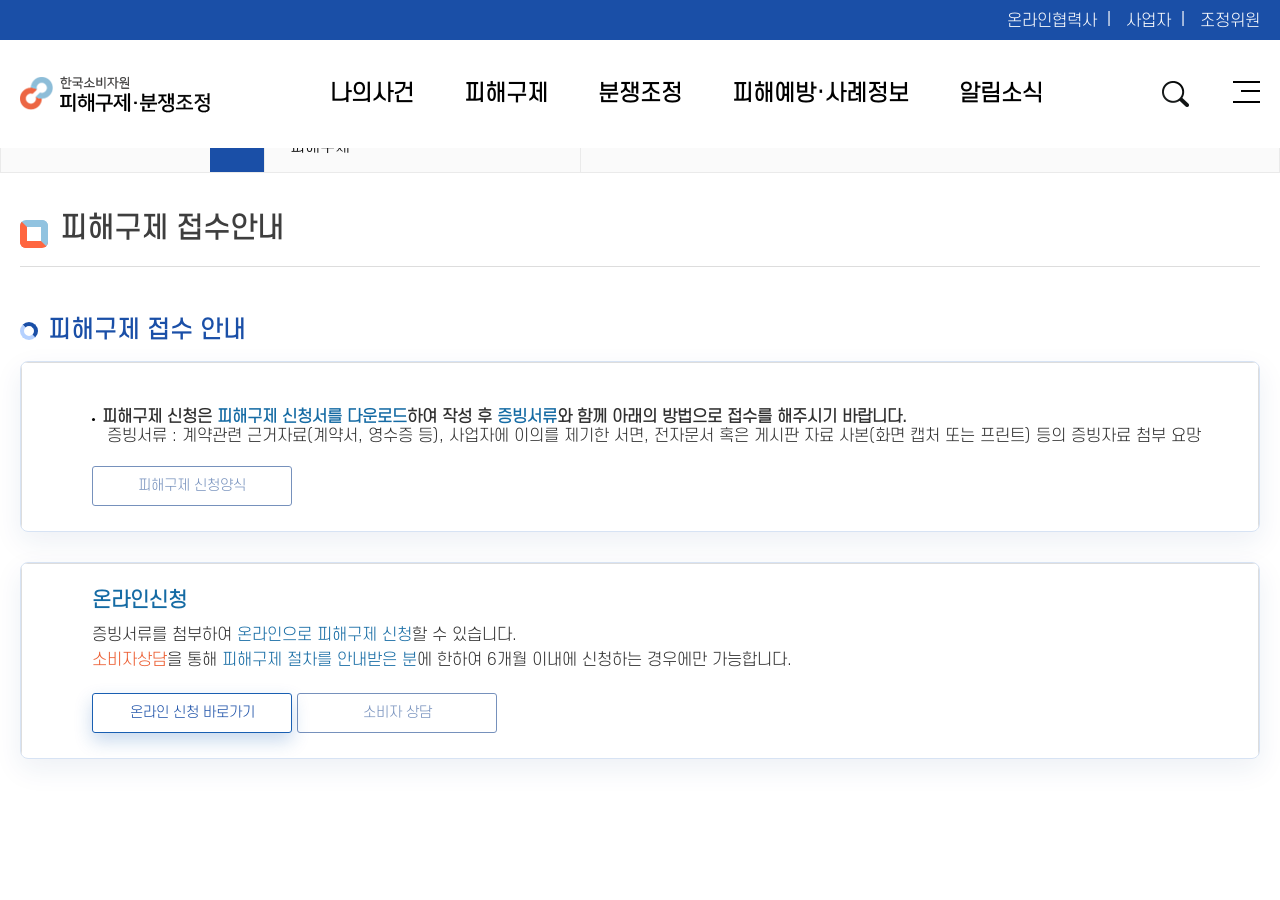
==== app/src/main/assets/online.html @ c51064e5 "First Commit" ====
<!DOCTYPE html>
<html lang="ko" xmlns="http://www.w3.org/1999/xhtml">
	<head>
		<title>본인인증</title>
		<meta charset="UTF-8">
		<meta http-equiv="X-UA-Compatible" content="IE=edge">
		<meta name="viewport" content="width=device-width, initial-scale=1, minimum-scale=1, maximum-scale=1">
		<meta name="description" content="소비자 민원상담 및 피해구제, 보상규정, 교육프로그램, 법령, 보호시책 제공.">
		

		<!-- content script -->
		
			<link id="contextPathHolder" data-contextpath="/odr">
		<link rel="stylesheet" href="https://cdn.jsdelivr.net/npm/xeicon@2.2.0/xeicon.min.css">
			<link rel="stylesheet" href="odr/assets/cssff/jquery-ui.css">
			<link rel="stylesheet" href="odr/assets/cssff/base.css">
			<link rel="stylesheet" href="odr/assets/cssff/style.css">
			<link rel="stylesheet" href="odr/assets/cssff/bcsub.css">
			<link rel="stylesheet" href="odr/assets/cssff/style_custom.css">
			<link rel="stylesheet" href="odr/assets/cssff/bcsub_custom.css">
			<link rel="stylesheet" href="odr/assets/cssff/attach.css">

			<script src="odr/assets/js/jquery-1.12.4.min.js"></script>
			<script src="odr/assets/js/namhung2022/jquery-migrate-1.4.1.min.js"></script>
			<script src="odr/assets/js/namhung2022/jquery.menu.js"></script>
			<script src="odr/assets/js/namhung2022/common.js"></script>
			<script src="odr/assets/js/namhung2022/wrest.js"></script>

			<script src="odr/assets/js/jquery-ui.js"></script>
			<script src="odr/assets/js/Chart.min.js"></script>
			<script src="odr/assets/js/common.js"></script>
			<script src="odr/assets/js/attach.js"></script>
		
		<script>
			// document.oncontextmenu = function () {return false;}
		</script>
	</head>

	<body>
		<div id="warp">
			
		<style>
			.header_info {
				float: right;
				padding: 3px 0;
			}

			.header_info a {
				display: inline-block;
				color: #fff;
				line-height: 28px;
				text-align: right;
			}

			.header_info a:last-child:after {
				display: none;
			}

			.header_info {
				display: inline-flex;
				flex-direction: row;
				align-items: baseline;
			}

			.header_info span {
				padding-right: 20px;
				color: white;
			}

			.header_info .extend_btn {
				overflow: hidden;
				float: right;
				border: 2px solid #a4aab8;
				border-radius: 50px;
				padding: 0px 13px;
				line-height: 16px;
				margin: 1px 16px;
				background-color: #1c749a;
			}

			.header_info .extend_btn span {
				font-size: 13px;
			}

			.header_info .extend_btn a {
				font-size: 13px;
			}

			@keyframes guideFadeUp {
				from { opacity: 0; transform: translateY(18px); }
				to { opacity: 1; transform: translateY(0); }
			}
			.recovery-guide .cnsut_wrp {
				animation: guideFadeUp .55s ease both;
			}
			.recovery-guide .cnsut_wrp:nth-of-type(2) {
				animation-delay: .08s;
			}
			.recovery-guide .cnsut_box {
				border: 1px solid #d7e3f4;
				border-radius: 8px;
				box-shadow: 0 10px 28px rgba(20, 70, 130, .08);
				overflow: hidden;
			}
			.recovery-guide .cnsut_wrp > .cnsut_box.margin_top_30:nth-of-type(n+2) {
				display: none;
			}
			.recovery-guide .step_w {
				align-items: center;
			}
			.recovery-guide .guide-disabled {
				opacity: .62;
				cursor: default;
				filter: grayscale(.2);
			}
			.recovery-guide .guide-online {
				background-color: #195fb2;
				border-color: #195fb2;
				box-shadow: 0 8px 18px rgba(25, 95, 178, .24);
			}
			@media (max-width: 768px) {
				.recovery-guide .step_w {
					display: block;
				}
				.recovery-guide .step_imgbx {
					margin-bottom: 16px;
				}
				.recovery-guide .inner_btn {
					display: block;
					width: 100%;
					margin-left: 0;
					text-align: center;
				}
			}
			
		</style>
		<header>
			<div class="header_bar">
				<div class="container header_bar_in">
					
					
						<div class="header_link">
							<a href="javascript:;">온라인협력사</a>
							<a href="javascript:;">사업자</a>
							<a href="javascript:;">조정위원</a>
						</div>
					
				</div>
			</div>
			<div class="gnb_area">
				<div class="container gnb_area_in">
					<h1 class="logo">
						<a href="javascript:;">
							<img src="odr/assets/images/logo.png" alt="한국소비자원">
						</a>
					</h1>
					<nav class="gnb">
						<ul>
							
								<li class="depth_1_list" data-menu="data-menu1">
									<a href="#" onclick="return false;">나의사건</a>
									<div class="depth_2_wrap">
										<!-- pc 서브메뉴, 위 1차메뉴 data-menu 속성값을 아래 div id와 매칭해서 표시 -->
										<div class="menu_list" id="data-menu1" style="user-select: auto">
											<div class="depth_2_titel">
												<h2>나의사건</h2>
											</div>
											<div class="depth_2_menu_box">
												<ul class="depth_2_menu">
													<li class="depth_2_list">
														<a href="javascript:;">나의사건조회</a>
													</li>
												</ul>
											</div>
										</div>
									</div>
								</li>
							
							<li class="depth_1_list" data-menu="data-menu2">
								<a href="#" onclick="return false;">피해구제</a>
								<div class="depth_2_wrap">
									<!-- pc 서브메뉴, 위 1차메뉴 data-menu 속성값을 아래 div id와 매칭해서 표시 -->
									<div class="menu_list" id="data-menu2" style="user-select: auto">
										<div class="depth_2_titel">
											<h2>피해구제</h2>
										</div>
										<div class="depth_2_menu_box">
											<ul class="depth_2_menu">
												<li class="depth_2_list">
													<a href="javascript:;">피해구제안내</a>
													<ul class="depth_3_menu">
														<li class="depth_3_list">
															<a href="javascript:;">피해구제 절차 안내</a>
														</li>
														<li class="depth_3_list">
															<a href="javascript:;">피해구제 요건 및 양식</a>
														</li>
														<li class="depth_3_list">
															<a href="javascript:;">피해구제 접수방법</a>
														</li>
														<li class="depth_3_list">
															<a href="javascript:;">섬유·신발제품 심의안내</a>
														</li>
													</ul>
												</li>
												<li class="depth_2_list">
													<a href="javascript:;">상담신청</a>
													<ul class="depth_3_menu">
														<li class="depth_3_list">
															<a href="javascript:;">소비자상담 절차 안내</a>
														</li>
														<li class="depth_3_list">
															<a href="javascript:;">상담신청 방법</a>
														</li>
													</ul>
												</li>
												
													<li class="depth_2_list">
														<a href="">피해구제안내</a>
													</li>
												
											</ul>
										</div>
									</div>
								</div>
							</li>
							<li class="depth_1_list" data-menu="data-menu3">
								<a href="#" onclick="return false;">분쟁조정</a>
								<div class="depth_2_wrap">
									<div class="menu_list" id="data-menu3" style="user-select: auto">
										<div class="depth_2_titel">
											<h2>분쟁조정</h2>
										</div>
										<div class="depth_2_menu_box">
											<ul class="depth_2_menu">
												<li class="depth_2_list">
													<a href="javascript:;">분쟁조정안내</a>
												</li>
												<li class="depth_2_list">
													<a href="javascript:;">집단분쟁조정</a>
													<ul class="depth_3_menu">
														<li class="depth_3_list">
															<a href="javascript:;">집단분쟁조정 절차안내</a>
														</li>
														<li class="depth_3_list">
															<a href="javascript:;">집단분쟁조정 신청</a>
														</li>
														<li class="depth_3_list">
															<a href="javascript:;">집단분쟁조정 참가신청</a>
														</li>
													</ul>
												</li>
												<li class="depth_2_list">
													<a href="javascript:;">소송지원</a>
													<ul class="depth_3_menu">
														<li class="depth_3_list">
															<a href="javascript:;">소송지원안내</a>
														</li>
														
															<li class="depth_3_list">
																<a href="javascript:;">일반사건신청</a>
															</li>
															<li class="depth_3_list">
																<a href="javascript:;">집단사건신청</a>
															</li>
														
													</ul>
												</li>
											</ul>
										</div>
									</div>
								</div>
							</li>
							<li class="depth_1_list" data-menu="data-menu4">
								<a href="#" onclick="return false;">피해예방·사례정보</a>
								<div class="depth_2_wrap">
									<div class="menu_list" id="data-menu4" style="user-select: auto">
										<div class="depth_2_titel">
											<h2>피해예방·사례정보</h2>
										</div>
										<div class="depth_2_menu_box">
											<ul class="depth_2_menu">
												<li class="depth_2_list">
													<a href="javascript:;">소비자분쟁해결기준</a>
												</li>
												<li class="depth_2_list">
													<a href="javascript:;">피해구제사례</a>
													<ul class="depth_3_menu">
														<li class="depth_3_list">
															<a href="javascript:;">품목별 피해구제사례</a>
														</li>
														<li class="depth_3_list">
															<a href="javascript:;">섬유제품 심의 사례</a>
														</li>
														<li class="depth_3_list">
															<a href="javascript:;">피해구제 사례집</a>
														</li>
													</ul>
												</li>
												<li class="depth_2_list">
													<a href="javascript:;">분쟁조정결정사례</a>
													<ul class="depth_3_menu">
														<li class="depth_3_list">
															<a href="javascript:;">품목별 분쟁조정결정사례</a>
														</li>
														<li class="depth_3_list">
															<a href="javascript:;">분쟁조정 사례집</a>
														</li>
													</ul>
												</li>
												<li class="depth_2_list">
													<a href="javascript:;">피해예방주의보</a>
													<ul class="depth_3_menu">
														<li class="depth_3_list">
															<a href="javascript:;">피해예방주의보</a>
														</li>
														<li class="depth_3_list">
															<a href="javascript:;">동영상자료</a>
														</li>
													</ul>
												</li>
											</ul>
										</div>
									</div>
								</div>
							</li>
							<li class="depth_1_list" data-menu="data-menu5">
								<a href="#" onclick="return false;">알림소식</a>
								<div class="depth_2_wrap">
									<div class="menu_list" id="data-menu5" style="user-select: auto">
										<div class="depth_2_titel">
											<h2>알림소식</h2>
										</div>
										<div class="depth_2_menu_box">
											<ul class="depth_2_menu">
												<li class="depth_2_list">
													<a href="javascript:;">공지사항</a>
												</li>
												<li class="depth_2_list">
													<a href="javascript:;">보도자료</a>
												</li>
												<li class="depth_2_list">
													<a href="javascript:;">자주묻는질문</a>
													<!-- <a href="#" onclick="gotoPage('/cm/cm/faq')">자주묻는질문</a> -->
												</li>
											</ul>
										</div>
									</div>
								</div>
							</li>
							
						</ul>
					</nav>
					<div class="gnb_btn">
						<a href="#" class="search_btn" data-menu="data-menu-search">
							<img src="odr/assets/images/search.png" alt="검색">
						</a>
						<a href="#" class="menu_btn menu_btn_pc" data-menu="data-menu-all">
							<span></span>
							<span></span>
							<span></span>
						</a>
						<a href="#" class="menu_btn menu_btn_m" data-menu="data-menu-all">
							<span></span>
							<span></span>
							<span></span>
						</a>
					</div>
				</div>
			</div>
			<div class="depth_2_wrap">
				<div class="menu_list menu_list_all" id="data-menu-all" style="user-select: auto; padding-top: 40px">
					<!--<div class="depth_2_titel">
						<h2>SITEMEP</h2>
					</div>-->
					<div class="top_all_nav_box">
						<ul class="top_all_nav_menu">
							
								<li class="top_all_nav_list">
									<a>나의사건</a>
									<ul class="depth_all_nav_menu">
										<li class="depth_all_nav_list">
											<a href="javascript:;">나의사건조회</a>
										</li>
									</ul>
								</li>
							
							<li class="top_all_nav_list">
								<a>피해구제</a>
								<ul class="depth_all_nav_menu">
									<li class="depth_all_nav_list">
										<a href="javascript:;">피해구제안내</a>
										<ul class="depth_2_all_nav_menu">
											<li class="depth_2_all_nav_list">
												<a href="javascript:;">- 피해구제 절차 안내</a>
											</li>
											<li class="depth_2_all_nav_list">
												<a href="javascript:;">- 피해구제 요건 및 양식</a>
											</li>
											<li class="depth_2_all_nav_list">
												<a href="javascript:;">- 피해구제 접수방법</a>
											</li>
											<li class="depth_2_all_nav_list">
												<a href="javascript:;">- 섬유·신발제품 심의안내</a>
											</li>
										</ul>
									</li>
									<li class="depth_all_nav_list">
										<a href="javascript:;">상담신청</a>
										<ul class="depth_2_all_nav_menu">
											<li class="depth_2_all_nav_list">
												<a href="javascript:;">- 소비자상담 절차 안내</a>
											</li>
											<li class="depth_2_all_nav_list">
												<a href="javascript:;">- 상담신청 방법</a>
											</li>
										</ul>
									</li>
									
										<li class="depth_all_nav_list">
											<a href="">온라인피해구제신청</a>
										</li>
									
								</ul>
							</li>
							<li class="top_all_nav_list">
								<a>분쟁조정</a>
								<ul class="depth_all_nav_menu">
									<li class="depth_all_nav_list">
										<a href="javascript:;">분쟁조정안내</a>
									</li>
									<li class="depth_all_nav_list">
										<a href="javascript:;">집단분쟁조정</a>
										<ul class="depth_2_all_nav_menu">
											<li class="depth_2_all_nav_list">
												<a href="javascript:;">- 집단분쟁조정 절차안내</a>
											</li>
											<li class="depth_2_all_nav_list">
												<a href="javascript:;">- 집단분쟁조정 신청</a>
											</li>
											<li class="depth_2_all_nav_list">
												<a href="javascript:;">- 집단분쟁조정 참가신청</a>
											</li>
										</ul>
									</li>
									<li class="depth_all_nav_list">
										<a href="javascript:;">소송지원</a>
										<ul class="depth_2_all_nav_menu">
											<li class="depth_2_all_nav_list">
												<a href="javascript:;">- 소송지원안내</a>
											</li>
											<li class="depth_2_all_nav_list">
												<a href="javascript:;">- 일반사건신청</a>
											</li>
											<li class="depth_2_all_nav_list">
												<a href="javascript:;">- 집단사건신청</a>
											</li>
										</ul>
									</li>
								</ul>
							</li>
							<li class="top_all_nav_list">
								<a>피해예방·사례정보</a>
								<ul class="depth_all_nav_menu">
									<li class="depth_all_nav_list">
										<a href="javascript:;">소비자분쟁해결기준</a>
									</li>
									<li class="depth_all_nav_list">
										<a href="javascript:;">피해구제사례</a>
										<ul class="depth_2_all_nav_menu">
											<li class="depth_2_all_nav_list">
												<a href="javascript:;">- 품목별 피해구제사례</a>
											</li>
											<li class="depth_2_all_nav_list">
												<a href="javascript:;">- 섬유제품심의사례</a>
											</li>
											<li class="depth_2_all_nav_list">
												<a href="javascript:;">- 피해구제사례집</a>
											</li>
										</ul>
									</li>
									<li class="depth_all_nav_list">
										<a href="javascript:;">분쟁조정결정사례</a>
										<ul class="depth_2_all_nav_menu">
											<li class="depth_2_all_nav_list">
												<a href="javascript:;">- 품목별 분쟁조정결정사례</a>
											</li>
											<li class="depth_2_all_nav_list">
												<a href="javascript:;">- 분쟁조정사례집</a>
											</li>
										</ul>
									</li>
									<li class="depth_all_nav_list">
										<a href="javascript:;">피해예방주의보</a>
										<ul class="depth_2_all_nav_menu">
											<li class="depth_2_all_nav_list">
												<a href="javascript:;">- 피해예방주의보</a>
											</li>
											<li class="depth_2_all_nav_list">
												<a href="javascript:;">- 동영상자료</a>
											</li>
										</ul>
									</li>
								</ul>
							</li>
							<li class="top_all_nav_list">
								<a>알림소식</a>
								<ul class="depth_all_nav_menu">
									<li class="depth_all_nav_list">
										<a href="javascript:;">공지사항</a>
									</li>
									<li class="depth_all_nav_list">
										<a href="javascript:;">보도자료</a>
									</li>
									<li class="depth_all_nav_list">
										<a href="javascript:;">자주묻는질문</a>
									</li>
								</ul>
							</li>
							
						</ul>
					</div>
				</div>
			</div>
			<div class="t_common_bg2" style="user-select: auto; display: none"></div>

			<div class="total_search" id="totalSearch" style="display: none">
				<div class="inner">
					<h3>통합검색</h3>
					<div class="search_bar cmm_srch">
						<!-- <label for="totSearchValue">통합검색</label> -->
						<div class="bar">
							<form id="totalSearchForm" name="totalSearchForm">
								<div>
									<input type="text" id="totalSearchKeyword" name="totalSearchKeyword" value="" placeholder="검색어를 입력하세요." maxlength="100" autocomplete="off">
									<div id="auto_comp_div" class="auto_comp">
										<ul id="auto_comp_ul">
										</ul>
									</div>
								</div>
								<!-- <button onclick="fn_totalSearch()">검색</button> -->
							</form>
						</div>
						<button type="button" class="btn_default btn_ico dark_gray search" onclick="fn_totalSearch()">검색하기</button>
					</div>

					<div class="close_btn">
						<button type="button" class="btn_type search_close" onclick="fn_HideTotalSearchBar()"></button>
					</div>
				</div>
			</div>
		</header>

		<!-- 모바일 메뉴 시작 =============================================================================================================================== -->
		<div class="t_common_bg" style="user-select: auto; display: none"></div>
		<div class="t_right_menu" style="user-select: auto">
			<!-- 모바일 메뉴 닫기, 이미지 적용하기 -->
			<a class="close" style="user-select: auto; display: none">
				<img src="odr/assets/images/m_menu_close.png" alt="메뉴 닫기" style="user-select: auto">
			</a>

			<!-- 모바일 메뉴 상단, 사용하지않을경우 해당 div 삭제 -->
			<div class="top" style="user-select: auto; padding: 15px 0 10px 0 !important">
				<div class="m_menu_logo_box">
					<a href="javascript:;" title="한국소비자원모바일" class="m_menu_logo" style="user-select: auto">
						<img src="odr/assets/images/flogo.png" alt="한국소비자원">
					</a>
				</div>
				<!-- <div class="click_area" style="user-select: auto">
					<a title="로그인 페이지 바로가기" class="info" style="user-select: auto"> 로그인 </a>
				</div> -->
			</div>

			<!-- 모바일 메뉴-->
			<div class="toggle_tab" style="user-select: auto; margin-top: 73px !important">
				<ul class="clearfix" style="user-select: auto">
					<!-- li가 메뉴 묶음, li안에 2차,3차메뉴 표시 -->
					
						<li style="user-select: auto">
							<!-- 1차메뉴-->
							<a href="javascript:;" style="user-select: auto" class="arrow_none">나의사건</a>
						</li>
					

					<li style="user-select: auto">
						<!-- 1차메뉴-->
						<a style="user-select: auto">피해구제</a>

						<ul class="clearfix" style="user-select: auto">
							<!-- 2차메뉴-->
							<li style="user-select: auto">
								<a href="javascript:;" style="user-select: auto" class="arrow_none">피해구제안내</a>
								<ul class="clearfix" style="user-select: auto">
									<!-- 3차메뉴-->
									<li class="quick_go" style="user-select: auto">
										<a href="javascript:;" title="피해구제 절차 안내" style="user-select: auto">피해구제 절차 안내</a>
									</li>
									<li class="quick_go" style="user-select: auto">
										<a href="javascript:;" title="피해구제 요건 및 양식" style="user-select: auto">피해구제 요건 및 양식</a>
									</li>
									<li class="quick_go" style="user-select: auto">
										<a href="javascript:;" title="피해구제 접수방법" style="user-select: auto">피해구제 접수방법</a>
									</li>
									<li class="quick_go" style="user-select: auto">
										<a href="javascript:;" title="섬유·신발제품 심의안내" style="user-select: auto">섬유·신발제품 심의안내</a>
									</li>
								</ul>
							</li>
							<li style="user-select: auto">
								<a href="javascript:;" style="user-select: auto" class="arrow_none">상담신청</a>
								<ul class="clearfix" style="user-select: auto">
									<!-- 3차메뉴-->
									<li class="quick_go" style="user-select: auto">
										<a href="javascript:;" title="소비자상담 절차 안내" style="user-select: auto">소비자상담 절차 안내</a>
									</li>
									<li class="quick_go" style="user-select: auto">
										<a href="javascript:;" title="상담신청 방법" style="user-select: auto">상담신청 방법</a>
									</li>
								</ul>
							</li>
							
								<li style="user-select: auto">
									<a href="" style="user-select: auto" class="arrow_none">온라인피해구제신청</a>
								</li>
							
						</ul>
					</li>
					<li style="user-select: auto">
						<!-- 1차메뉴-->
						<a style="user-select: auto">분쟁조정</a>

						<ul class="clearfix" style="user-select: auto">
							<!-- 2차메뉴-->
							<li style="user-select: auto">
								<a href="javascript:;" style="user-select: auto" class="arrow_none">분쟁조정안내</a>
							</li>
							<li style="user-select: auto">
								<a href="javascript:;" style="user-select: auto" class="arrow_none">집단분쟁조정</a>
								<ul class="clearfix" style="user-select: auto">
									<!-- 3차메뉴-->
									<li class="quick_go" style="user-select: auto">
										<a href="javascript:;" title="집단분쟁조정 절차 안내" style="user-select: auto">집단분쟁조정 절차 안내</a>
									</li>
									<li class="quick_go" style="user-select: auto">
										<a href="javascript:;" title="집단분쟁조정 신청" style="user-select: auto">집단분쟁조정 신청</a>
									</li>
									<li class="quick_go" style="user-select: auto">
										<a href="javascript:;" title="피해구제 접수방법" style="user-select: auto">집단분쟁조정 참가신청</a>
									</li>
								</ul>
							</li>
							<li style="user-select: auto">
								<a href="javascript:;" style="user-select: auto">소송지원</a>
								<ul class="clearfix" style="user-select: auto">
									<!-- 3차메뉴-->
									<li class="quick_go" style="user-select: auto">
										<a href="javascript:;" style="user-select: auto">소송지원안내</a>
									</li>
									
										<li class="quick_go" style="user-select: auto">
											<a style="user-select: auto" href="javascript:;">일반사건신청</a>
										</li>
										<li class="quick_go" style="user-select: auto">
											<a style="user-select: auto" href="javascript:;">집단사건신청</a>
										</li>
									
								</ul>
							</li>
						</ul>
					</li>
					<li style="user-select: auto">
						<!-- 1차메뉴-->
						<a style="user-select: auto">피해예방·사례정보</a>

						<ul class="clearfix" style="user-select: auto">
							<!-- 2차메뉴-->
							<li style="user-select: auto">
								<a href="javascript:;" style="user-select: auto" class="arrow_none">소비자분쟁해결기준</a>
							</li>
							<li style="user-select: auto">
								<a style="user-select: auto">피해구제사례</a>
								<ul class="clearfix" style="user-select: auto">
									<!-- 3차메뉴-->
									<li class="quick_go" style="user-select: auto">
										<a href="javascript:;" title="품목별피해구제사례" style="user-select: auto">품목별 피해구제사례</a>
									</li>
									<li class="quick_go" style="user-select: auto">
										<a href="javascript:;" title="섬유제품심의사례" style="user-select: auto">섬유제품심의사례</a>
									</li>
									<li class="quick_go" style="user-select: auto">
										<a href="javascript:;" title="피해구제사례집" style="user-select: auto">피해구제사례집</a>
									</li>
								</ul>
							</li>
							<li style="user-select: auto">
								<a style="user-select: auto">분쟁조정결정사례</a>
								<ul class="clearfix" style="user-select: auto">
									<!-- 3차메뉴-->
									<li class="quick_go" style="user-select: auto">
										<a href="javascript:;" title="품목별분쟁조정결정사례" style="user-select: auto">품목별 분쟁조정결정사례</a>
									</li>
									<li class="quick_go" style="user-select: auto">
										<a href="javascript:;" title="분쟁조정사례집" style="user-select: auto">분쟁조정사례집</a>
									</li>
								</ul>
							</li>
							<li style="user-select: auto">
								<a style="user-select: auto">피해예방주의보</a>
								<ul class="clearfix" style="user-select: auto">
									<!-- 3차메뉴-->
									<li class="quick_go" style="user-select: auto">
										<a href="javascript:;" title="피해예방" style="user-select: auto">피해예방주의보</a>
									</li>
									<li class="quick_go" style="user-select: auto">
										<a href="javascript:;" style="user-select: auto">동영상자료</a>
									</li>
								</ul>
							</li>
						</ul>
					</li>
					<li style="user-select: auto">
						<!-- 1차메뉴-->
						<a style="user-select: auto">알림소식</a>

						<ul class="clearfix" style="user-select: auto">
							<!-- 2차메뉴-->
							<li style="user-select: auto">
								<a href="javascript:;" style="user-select: auto" class="arrow_none">공지사항</a>
							</li>
							<li style="user-select: auto">
								<a href="javascript:;" style="user-select: auto" class="arrow_none">보도자료</a>
							</li>
							<li style="user-select: auto">
								<a href="javascript:;" style="user-select: auto" class="arrow_none">자주묻는질문</a>
							</li>
						</ul>
					</li>

					
				</ul>
			</div>
		</div>
		<!-- 모바일 메뉴 종료 =============================================================================================================================== -->

		<!-- <form name="messageForm" id="messageForm">
			<input type="hidden" id="loginMsg" name="loginMsg" value="${loginMsg}" />
			<input type="hidden" id="loginRst" name="loginRst" value="${loginRst}" />
		</form> -->
		<!-- <form name="resultDiv" id="resultDiv">
			<input type="hidden" id="resultMsg" name="resultMsg" th:value="${resultMsg}" />
		</form> -->
		<script>
			var fileserver = "https:\/\/www.kca.go.kr\/bft";

			$(function () {
				//pc메뉴 스크립트 시작
				$(".gnb li").on("mouseover", function () {
					var activeMenu = $(this).attr("data-menu");
					$(".gnb, .search_btn").addClass("active");
					$(".gnb li, .menu_btn_pc, .search_btn").removeClass("active");
					$(".depth_2_wrap .menu_list").removeClass("active");
					$("#totalSearch").hide();
					$(this).addClass("active");
					$("#" + activeMenu).addClass("active");
					$(".gnb li, .menu_btn_pc, .search_btn").removeClass("remove_active");
					$(".t_common_bg2").css("display","none");
				});

				$(".gnb li").focusin(function () {
					var activeMenu = $(this).attr("data-menu");
					$(".gnb, .search_btn").addClass("active");
					$(".gnb li, .menu_btn_pc, .search_btn").removeClass("active");
					$(".depth_2_wrap .menu_list").removeClass("active");
					$("#totalSearch").hide();
					$(this).addClass("active");
					$("#" + activeMenu).addClass("active");
					$(".gnb li, .menu_btn_pc, .search_btn").removeClass("remove_active");
					$(".t_common_bg2").css("display","none");
				});

				$(".gnb, .depth_2_wrap").on("mouseover", function () {
					$("header").addClass("active");
					$(".depth_2_wrap").addClass("active");
					$(".depth_2_wrap").stop().fadeIn(200);
					//$(".depth_2_wrap").stop().show();
					$(".gnb, .search_btn").addClass("active");

					$(".gnb li, .menu_btn_pc, .search_btn").removeClass("remove_active");
				});

				$(".gnb, .depth_2_wrap").focusin(function () {
					$("header").addClass("active");
					$(".depth_2_wrap").addClass("active");
					$(".depth_2_wrap").stop().fadeIn(200);
					//$(".depth_2_wrap").stop().show();
					$(".gnb, .search_btn").addClass("active");

					$(".gnb li, .menu_btn_pc, .search_btn").removeClass("remove_active");
				});

				$("header").on("mouseleave", function () {
					$("header").removeClass("active");
					$(".gnb, .menu_btn_pc, .search_btn").removeClass("active");
					$(".depth_2_wrap").removeClass("active");
					//$(".depth_2_wrap").fadeOut(600);
					$(".depth_2_wrap").hide();
					//$(".depth2_bg").stop().fadeOut(200);
					$(".gnb li, .menu_btn_pc, .search_btn").addClass("remove_active");
					$(".gnb li, .menu_btn_pc, .search_btn").removeClass("active");
				});

				$("header").focusout(function () {
					$("header").removeClass("active");
					$(".gnb, .menu_btn_pc, .search_btn").removeClass("active");
					$(".depth_2_wrap").removeClass("active");
					// $("#totalSearch").hide();
					//$(".depth_2_wrap").fadeOut(600);
					// $(".depth_2_wrap").hide();
					//$(".depth2_bg").stop().fadeOut(200);
					$(".gnb li, .menu_btn_pc, .search_btn").addClass("remove_active");
					$(".gnb li, .menu_btn_pc, .search_btn").removeClass("active");
					// $(".t_common_bg2").css("display","none");
				});

				$(".depth_2_wrap").on("mouseleave", function(){
					$("header").removeClass("active");
					$(".gnb, .menu_btn_pc, .search_btn").removeClass("active");
					$(".depth_2_wrap").removeClass("active");
					$(".depth_2_wrap").hide();
					$(".gnb li, .menu_btn_pc, .search_btn").addClass("remove_active");
					$(".gnb li, .menu_btn_pc, .search_btn").removeClass("active");
					$(".t_common_bg2").css("display","none");
				});

				$(".menu_btn_pc").on("click", function (e) {
					if ($(this).attr("class") == "menu_btn menu_btn_pc active") {
						$("header").removeClass("active");
						$(".gnb, .menu_btn_pc, .search_btn").removeClass("active");
						$(".depth_2_wrap").removeClass("active");
						//$(".depth_2_wrap").fadeOut(600);
						$(".depth_2_wrap").hide();
						//$(".depth2_bg").stop().fadeOut(200);
						$(".gnb li, .menu_btn_pc, .search_btn").addClass("remove_active");
						$(".gnb li, .menu_btn_pc, .search_btn").removeClass("active");
						$(".t_common_bg2").css("display","none");
					} else {
						var activeMenu = $(this).attr("data-menu");
						$(".gnb, .menu_btn_pc, .search_btn").addClass("active");
						$(".gnb li, .menu_btn_pc, .search_btn").removeClass("active");
						$(".depth_2_wrap .menu_list").removeClass("active");
						$(this).addClass("active");
						$('#' + activeMenu).addClass("active");
						$(".gnb li, .menu_btn_pc, .search_btn").removeClass("remove_active");
						$("#totalSearch").hide();
						$("header").addClass("active");
						$(".depth_2_wrap").addClass("active");
						$(".depth_2_wrap").stop().fadeIn(200);
						//$(".depth_2_wrap").stop().show();
						$(".gnb, .search_btn").addClass("active");

						$(".gnb li, .search_btn").removeClass("remove_active");
						$(".t_common_bg2").css("display","block");
					}
				});
				//pc메뉴 스크립트 종료

				//mobile메뉴 스크립트 시작

				$(".menu_btn_m").on("click", function (e) {
					e.preventDefault();

					$(".t_common_bg").fadeIn(200, function () {
						$(".t_right_menu").addClass("active");
						$(".t_right_menu .close").fadeIn(500);
					});

					return false;
				});

				$(".t_common_bg, .t_right_menu .close").on("click", function () {
					$(".t_right_menu").removeClass("active");
					$(".t_right_menu .close").hide();

					setTimeout(function () {
						$(".t_common_bg").fadeOut(200);
					}, 300);
				});

				// toggle - 1차
				$(".toggle_tab > ul:first-child > li > a").on("click", function (e) {
					if ($(this).siblings("ul").length) {
						e.preventDefault();
					} else {
						$(this).addClass("link_direct");
					}

					if ($(this).hasClass("active_toggle")) {
						$(this).removeClass("active_toggle");
						$(this).siblings("ul").stop().slideUp();
						$(this).siblings("ul").removeClass("active_toggle");
					} else {
						$(this).parent().siblings("li").find("ul").slideUp();
						$(this).parent().siblings("li").children("a").removeClass("active_toggle");
						$(this).addClass("active_toggle");
						$(this).siblings("ul").addClass("active_toggle");
						$(this).siblings("ul").stop().slideDown();
					}
				});

				// toggle - 2차
				$(".toggle_tab > ul:first-child > li > ul > li > a").on("click", function (e) {
					if ($(this).siblings("ul").html() != undefined) {
						e.preventDefault();
						$(this).siblings("ul").slideDown().addClass("active");

						if ($(this).hasClass("active")) {
							$(this).removeClass("active");
							$(this).siblings("ul").slideUp();
						} else {
							$(this).parent().siblings("li").find("ul").slideUp();
							$(this).parent().siblings("li").children("a").removeClass("active");
							$(this).addClass("active");
							$(this).siblings("ul").slideDown();
						}
					}
				});
				//mobile메뉴 스크립트 종료

				$(".search_btn").on("click", function (e) {
					if ($("#totalSearch").css("display") == "block") {
						$("header").removeClass("active");
						$(".gnb, .menu_btn_pc, .search_btn").removeClass("active");
						$(".depth_2_wrap").removeClass("active");
						$("#totalSearch").hide();
						//$(".depth_2_wrap").fadeOut(600);
						$(".depth_2_wrap").hide();
						//$(".depth2_bg").stop().fadeOut(200);
						$(".gnb li, .menu_btn_pc, .search_btn").addClass("remove_active");
						$(".gnb li, .menu_btn_pc, .search_btn").removeClass("active");
						$(".t_common_bg2").css("display","none");
					} else {
						$(".gnb, .menu_btn_pc, .search_btn").addClass("active");
						$(".gnb li, .menu_btn_pc, .search_btn").removeClass("active");
						$(".depth_2_wrap .menu_list").removeClass("active");
						$(".gnb li, .menu_btn_pc, .search_btn").removeClass("remove_active");
						$("header").addClass("active");
						$(".depth_2_wrap").removeClass("active");
						//$(".depth_2_wrap").stop().show();
						$(".gnb").addClass("active");
						$(".gnb li").removeClass("remove_active");
						$("#totalSearch").fadeIn(100, function () {
						})
						$("#totalSearchKeyword").focus();
						$(".t_common_bg2").css("display","block");
					}

				});
			});

			function fn_totalSearch(searchTxt) {
				var totalSearchKeyword;
				if (searchTxt != null && searchTxt != '') {
					totalSearchKeyword = searchTxt;
				} else {
					if (fn_isNullCheck($("#totalSearchKeyword"), "검색어")) return;
					totalSearchKeyword = $('#totalSearchKeyword').val();
					$('#totalSearchKeyword').val('');
				}

				var newForm = document.createElement('form');
				newForm.method = 'POST'
				newForm.action = contextPath + '/cm/search.do';
				newForm.name = 'totalSearchForm';

				var data = document.createElement('input');
				data.setAttribute("type", 'hidden');
				data.setAttribute("name", 'searchKeyword');
				data.setAttribute("value", totalSearchKeyword);

				newForm.appendChild(data);
				document.body.appendChild(newForm);
				newForm.submit();
			}
			
			const clickAutoComplete = function(srchKeyword) {
				fn_totalSearch(srchKeyword);
				
			}
			
			const getAutoComplete = function(event, inp, divclass) {
			var data = 'autoComplete='+inp.val();
			 inp.autocomplete({
			 	source : function(request, response) {
			 		$.ajax({
			 			type:'POST',
				 		url: contextPath + "/cm/getAutoComplete",
				 		data: data,
				 		success: function(result) {
				 			response(
				 				$.map(result.result, function(item) {
				 					return {
				 						label : item.highlight,
				 						value : item.word
				 					
				 					}
				 				})
				 				
				 			)
				 		
				 		}
			 		});
			 	},
			 	select: function(event, ui) {
				 	clickAutoComplete(ui.item.value);
				},
				focus: function(event, ui) {
					return false;
		 		},
				position: { my: 'right top', at : 'right bottom'},
		 		close: function(event){
				 			
				}
			 }).autocomplete("instance")._renderItem = function(ul, item) {
			 	return $("<li>").append("<div class='"+divclass+"'><img src='"+contextPath+'/assets/images/search.png\'/>'+item.label+"</div>").appendTo(ul);
			 
			 };
			}

			const isTotalSearchEnterKey = function(event) {
				
				if (event.keyCode == 13) {
					event.preventDefault();
					fn_totalSearch();
				}
			};

			const fn_HideTotalSearchBar = function() {
				$("#totalSearch").hide();
				$(".t_common_bg2").css("display","none");
			}

			$(document).ready(function () {

				$("input[name=totalSearchKeyword]").on("keydown", function (event) {
					isTotalSearchEnterKey(event);
				});
				
				$("input[name=totalSearchKeyword]").on("keyup", function (event) {
					var inp = $("input[name=totalSearchKeyword]");
					var dv = $('#auto_comp_div');
					var ul = $('#auto_comp_ul');
					getAutoComplete(event, inp, 'total_search_autocomplete');
				});
				
				

				let session = {"DEV_SERVER":false,"CURRENT_URL":"\/cm\/ma\/cert.do","certRtnUrl":"\/pg\/pr\/cnSutList.do","PRE_URL":"\/pg\/pr\/cnSutList.do","fileServer":"https:\/\/www.kca.go.kr\/bft","ts":1681220992140};

				if ((session.certVO != null && session.certVO != "") || (session.userSe != null && session.userSe != "")) {
					let sessionExpireTime = fn_getCookie("sessionExpireTime");

					sessionExpireTime *= 1;
					let expireTime = new Date(sessionExpireTime);

					i_gRemainSecond = Math.floor((expireTime - new Date()) / 1000);
					fn_setViewTimer();
				}
			});

			window.onload = function () {
				if(navigator.appName == 'Netscape' && navigator.userAgent.search('Trident') != -1 || navigator.userAgent.indexOf("MSIE") != -1){
					alert("익스플로러에서는 해당 사이트가 원활하게 작동되지 않습니다.\n 다른 브라우저를 이용해 주시길 바랍니다.");
				}
				deviceInfo = checkDeviceType();
				// console.log(deviceInfo);

				let resultMsg = null;

				if (!fn_isEmpty(resultMsg)) {
					alert(resultMsg);
				}
			}
		</script>
	
			<section id="container">
	<script>
		var msg = "";
		var onepassStatus = null;
		switch (onepassStatus) {
			case "STOP":
				msg = "디지털원패스 인증 오류\n\n정지된 사용자 입니다.";
				break;
			case "OUT":
				msg = "디지털원패스 인증 오류\n\n탈퇴한 사용자 입니다.";
				break;
			case "NOT_FOUND":
				msg = "디지털원패스 인증 오류\n\n존재하지 않는 사용자 입니다.";
				break;
			case "UNKNOWN":
				msg = "디지털원패스 인증 오류\n\n알 수 없는 오류 입니다.";
				break;
		}

		if (msg != "") {
			alert(msg);
		}

		function fn_callback_cert(authName, authTel, authType, authSex, authBirth) {
			$("#authName").val(authName);
			$("#authTel").val(authTel);
			$("#authType").val(authType);
			$("#authBirth").val(authBirth);
			$("#authSex").val(authSex);
			document.certForm.action = contextPath + "/cm/ma/checkCert.do";
			document.certForm.submit();
		}

		const fn_cert_mobile = function () {
			var popupWindow = window.open(contextPath + "/cm/cr/certMobile.do", "kcbPopMobile", "width=420, height=576, resizable=0, scrollbars=no, status=no, titlebar=no, toolbar=no, left=435, top=250");
			if (popupWindow == null) {
				alert(" ※ 윈도우 XP SP2 또는 인터넷 익스플로러 7 사용자일 경우에는 \n    화면 상단에 있는 팝업 차단 알림줄을 클릭하여 팝업을 허용해 주시기 바랍니다. \n\n※ MSN,야후,구글 팝업 차단 툴바가 설치된 경우 팝업허용을 해주시기 바랍니다.");
			}

			popupWindow.focus();
		};

		const fn_cert_ipin = function () {
			var popupWindow = window.open(contextPath + "/cm/cr/certIpin.do", "kcbPopIpin", "left=200, top=100, status=0, width=450, height=550");
			if (popupWindow == null) {
				alert(" ※ 윈도우 XP SP2 또는 인터넷 익스플로러 7 사용자일 경우에는 \n    화면 상단에 있는 팝업 차단 알림줄을 클릭하여 팝업을 허용해 주시기 바랍니다. \n\n※ MSN,야후,구글 팝업 차단 툴바가 설치된 경우 팝업허용을 해주시기 바랍니다.");
			}
			popupWindow.focus();
		};

		const fn_cert_onepass = function () {
			var popupWindow = window.open(contextPath + "/cm/cr/certOnepass.do", "kcbPopIpin", "width=500, height=576, resizable=0, scrollbars=no, status=no, titlebar=no, toolbar=no, left=435, top=250");
			if (popupWindow == null) {
				alert(" ※ 윈도우 XP SP2 또는 인터넷 익스플로러 7 사용자일 경우에는 \n    화면 상단에 있는 팝업 차단 알림줄을 클릭하여 팝업을 허용해 주시기 바랍니다. \n\n※ MSN,야후,구글 팝업 차단 툴바가 설치된 경우 팝업허용을 해주시기 바랍니다.");
			}

			popupWindow.focus();
		};

		const fn_openPopup2 = function (certTp) {
			if (event.keyCode == 13) {
				fn_openPopup(certTp);
			}
		}
		const fn_openPopup = function (certTp) {
			var path = "";
			var width = "";
			var height = "";
			var left = "";
			var top = "";

			switch (certTp) {
				case 'mobile':
					path = "/cm/cr/certMobile.do";
					title = "Mobile";
					width = "420";
					height = "576";
					left = "435";
					top = "250";
					break;
				case 'ipin':
					path = "/cm/cr/certIpin.do";
					title = "Ipin";
					width = "450";
					height = "550";
					left = "200";
					top = "100";
					break;
				case 'onepass':
					path = "/cm/cr/certOnepass.do";
					title = "Onepass";
					width = "500";
					height = "576";
					left = "435";
					top = "250";
					break;
				case 'kakao':
					path = "/cm/cr/certKakao.do";
					// path = "";
					title = "Kakao";
					width = "500";
					height = "400";
					left = "435";
					top = "250";
					break;
				case 'naver':
					path = "/cm/cr/certNaver.do";
					// path = "";
					title = "Naver";
					width = "500";
					height = "400";
					left = "435";
					top = "250";
					break;
				default:
			}

			if (path == "") {
				alert("준비중 입니다. 다른 인증 방식을 이용하시기 바랍니다.");
				// alert(deviceType);
				// alert(deviceInfo);

				return;
			}

			var popupWindow = window.open(contextPath + path, title, "width=" + width + ", height=" + height + ", target=_blank, location=no, menubar=no, resizable=no, scrollbars=no, status=no, titlebar=no, toolbar=no, left=" + left + ", top=" + top + "");
			if (popupWindow == null) {
				alert(" ※ 윈도우 XP SP2 또는 인터넷 익스플로러 7 사용자일 경우에는 \n 화면 상단에 있는 팝업 차단 알림줄을 클릭하여 팝업을 허용해 주시기 바랍니다. \n\n※ MSN,야후,구글 팝업 차단 툴바가 설치된 경우 팝업허용을 해주시기 바랍니다.");
			}

			popupWindow.focus();
		};
	</script>
	<!-- content -->
	
		<!-- <div class="tit_h2_wrap">
			<div class="tit_h2_area">
				<h2 class="tit_h2" th:text="${pageTitle}"></h2>
			</div>
		</div> -->
		<!-- <div class="tit_h2_wrap">
			<div class="tit_h2_area">
				<h2 class="tit_h2" th:text="${pageTitle}"></h2>
			</div>
			<div class="tit_h2_area add_slogan">
				<h2 class="tit_h2">피해구제 접수안내</h2>
				<p class="bcs_subslogan">소비생활에 가치를 더하다</p>
			</div>
		</div> -->
	

	<div class="bc_cnb">
		<div class="bc_cnb_wrp">
			<ul>
				<li class="home">
					<a href="javascript:;">
						<!-- <i class="xi-home"></i> -->
					</a>
				</li>
				
				
					<li>
						<a href="#">피해구제</a>
						<ul class="clearfix subMul m_action" style="display: none">
							
								<li>
									<a class="dep1_t" href="javascript:;">나의사건</a>
								</li>
							
							<li class="on">
								<a class="dep1_t" href="javascript:;" title="선택됨">피해구제</a>
							</li>
							<li>
								<a class="dep1_t" href="javascript:;">분쟁조정</a>
							</li>
							<li>
								<a class="dep1_t" href="javascript:;">피해예방·사례정보</a>
							</li>
							<li>
								<a class="dep1_t" href="javascript:;">알림소식</a>
							</li>
							
						</ul>
					</li>
					<!-- <li>
						<a href="#">온라인피해구제신청</a>
						<ul class="clearfix subMul m_action" style="display: none">
							<li>
								<a class="dep1_t" href="javascript:;">피해구제안내</a>
							</li>
							<li>
								<a class="dep1_t" href="javascript:;">상담신청</a>
							</li>
							
								<li class="on">
									<a class="dep1_t" href="" title="선택됨">온라인피해구제신청</a>
								</li>
							
						</ul>
					</li> -->
				
				
			</ul>
		</div>
	</div>
	<script type="text/javascript">
		$(".bc_cnb_wrp > ul > li")
			.not(".home")
			.find(" > a")
			.click(function () {
				if ($(this).parent().hasClass("on")) {
					$(this).parent().removeClass("on");
					$(this).siblings("ul").hide();
				} else {
					$(".bc_cnb_wrp > ul > li").removeClass("on");
					$(".bc_cnb_wrp ul ul").hide();
					$(this).parent().addClass("on");
					$(this).siblings("ul").show();
				}
				return false;
			});
		$(".bc_cnb_wrp ul ul")
			.find("li:last-child a")
			.on("focusout", function () {
				$(".bc_cnb_wrp > ul > li").removeClass("on");
				$(".bc_cnb_wrp ul ul").hide();
			});
		$("body").click(function (e) {
			if (!$(e.target).is(".bc_cnb_wrp > ul > li > a")) {
				$(".bc_cnb_wrp ul ul").hide();
				$(".bc_cnb_wrp > ul > li").removeClass("on");
			}
		});
	</script>

	<div id="content" class="cmm_content auth_fld recovery-guide">
		<div class="content_in w1350">
			<div class="authpg_tit">
				<div class="content_txt">
					
					
					
						<h3 class="content_title">피해구제 접수안내</h3>
					
					
				</div>
				<!--					<p class="authinfo">본인 확인을 위해서 휴대폰이나 아이핀 또는 디지털원패스 인증 후 진행 가능합니다.</p>-->
				<!-- <p class="authinfo">본인인증 후 진행이 가능합니다.  -->
				</p>
			</div>


			<div class="cnsut_wrp mt50">
				<h4 class="bcs_tit_st1">피해구제 접수 안내</h4>
				<div class="cnsut_box">
					<ul class="step_ul">
						<li class="step_li">
							<div class="step_w">
								<!-- <div class="step_imgbx">
									<img src="./kca_icon_02.png" alt="피해구제 접수 안내">
								</div> -->
								<div class="step_txtbx mt20">
									<ul class="bc_dotul help_txt">
										<li><strong>피해구제 신청은 <span class="color_blue">피해구제 신청서를 다운로드</span>하여 작성 후 <span class="color_blue">증빙서류</span>와 함께 아래의 방법으로 접수를 해주시기 바랍니다.</strong>
										</li>
									</ul>
									<div class="require_ref">
										<span><i class="xi-info"></i>증빙서류 : 계약관련 근거자료(계약서, 영수증 등), 사업자에 이의를 제기한 서면, 전자문서
											혹은 게시판 자료 사본(화면 캡처 또는 프린트) 등의 증빙자료 첨부 요망</span>
									</div>
									<a href="javascript:;" onclick="return false;" class="inner_btn btn_default go_link bc_btn_mt guide-disabled">피해구제 신청양식</a>
								</div>
							</div>
						</li>
					</ul>
				</div>
			</div>

			<div class="cnsut_wrp">
				<div class="cnsut_box margin_top_30">
					<ul class="step_ul">
						<li class="step_li">
							<div class="step_w">
								<!-- <div class="step_imgbx">
									<img src="./kca_icon_01.png" alt="온라인신청">
								</div> -->
								<div class="step_txtbx">
									<p class="stepnum color_blue">온라인신청</p>
									<p class="step_txt">
										증빙서류를 첨부하여 <span class="color_blue">온라인으로 피해구제 신청</span>할 수 있습니다.<br class="dp_n">
										<span class="color_org">소비자상담</span>을 통해 <span class="color_blue">피해구제 절차를 안내받은
											분</span>에 한하여 6개월 이내에 신청하는 경우에만 가능합니다.
									</p>
									<a href="orderff.html" class="inner_btn btn_default go_link bc_btn_mt guide-online">온라인 신청 바로가기</a>
									<a href="javascript:;" onclick="return false;"  class="inner_btn btn_default go_link bc_btn_mt guide-disabled">소비자 상담</a>
								</div>
							</div>
						</li>
					</ul>
				</div>
				<div class="cnsut_box margin_top_30">
					<ul class="step_ul">
						<li class="step_li">
							<div class="step_w">
								<!-- <div class="step_imgbx">
									<img src="./kca_ap_01.png" alt="방문신청">
								</div> -->
								<div class="step_txtbx mt20">
									<p class="stepnum color_blue">방문신청</p>
									<p class="step_txt">피해구제 양식을 다운로드하여 작성하신 후, <span class="color_blue">증빙서류를
											지참</span>하여 <span class="color_blue">한국소비자원을 직접 방문</span>하여 신청할 수
										있습니다.<br class="dp_n"></p>
								</div>
							</div>
							<div class="step_w step_bd_t">
								<div class="step_txtbx mt20">
									<ul class="bc_dotul help_txt">
										<li>본원 : 충청북도 음성군 맹동면 용두로 54 한국소비자원 1층 방문상담실</li>
										<li>서울지원 : 서울특별시 송파구 송파대로 167 (문정테라타워 A동 15층) 한국소비자원 서울지원</li>
									</ul>
									<a  href="###" class="link_btn_tb step_link_btn help_btn">본원찾아오시는길 보기</a>
									<a  href="###" class="link_btn_tb step_link_btn help_btn">서울지원 찾아오시는길 보기</a>
								</div>
							</div>
						</li>
					</ul>
				</div>
				<div class="cnsut_box margin_top_30">
					<ul class="step_ul">
						<li class="step_li">
							<div class="step_w">
								<div class="step_imgbx">
									<img src="./kca_ap_02.png" alt="우편신청">
								</div>
								<div class="step_txtbx mt20">
									<p class="stepnum color_blue">우편신청</p>
									<p class="step_txt">피해구제 양식을 다운로드하여 작성하신 후, <span class="color_blue">증빙서류를 첨부</span>
										하여 <span class="color_blue">아래의 주소</span>로 보내주시기 바랍니다.</p>
								</div>
							</div>
							<div class="step_w step_bd_t">
								<div class="step_txtbx mt20">
									<ul class="bc_dotul help_txt">
										<li>충청북도 음성군 맹동면 용두로 54 한국소비자원 6층 소비자상담실(우편번호 27738)</li>
										<div class="require_ref">
											<span><i class="xi-info"></i><span class="color_org">일반우편 이용시 분실의 위험이 있사오니
													가급적 등기우편을 이용하여 주시기
													바랍니다.</span></span>
										</div>
										<li class="mt20">
											<strong><span class="color_org">단, 섬유·신발</span>은 아래의 주소로 보내주시기
												바랍니다.</strong>
											<p class="mt10 bc_fonts">- <strong>섬유</strong> : 경기도 수원시 영통구 에듀타운로 102
												광교중앙역SK뷰 B동 301호
												한국소비자원 경인강원지원 (우편번호 16509)</p>
											<p class="mt10 bc_fonts">- <strong>신발</strong> : 부산광역시 부산진구 황령대로 24
												(부산상공회의소) 10층 한국소비자원
												부산울산경남지원 (우편번호 47354)</p>
										</li>
									</ul>
								</div>
							</div>
						</li>
					</ul>
				</div>
				<div class="cnsut_box margin_top_30">
					<ul class="step_ul">
						<li class="step_li">
							<div class="step_w">
								<div class="step_imgbx">
									<img src="./kca_ap_03.png" alt="팩스신청">
								</div>
								<div class="step_txtbx mt20">
									<p class="stepnum color_blue">팩스신청</p>
									<p class="step_txt">피해구제 양식을 다운로드하여 작성하신 후, <span class="color_blue">증빙서류를
											첨부</span>하여 <span class="color_blue">팩스를 통해 신청</span>할 수 있습니다</p>
								</div>
							</div>
							<div class="step_w step_bd_t">
								<div class="step_txtbx mt20">
									<ul class="bc_dotul help_txt">
										<li>FAX : 043) 877 - 6767</li>
										<li><strong>FAX 접수가 완료되면 소비자께서 등록하신 핸드폰으로 "확인문자"가 발송됩니다.</strong></li>
										<li>FAX 접수 확인까지 1일~2일 정도 소요됩니다.</li>
										<div class="help_img_box">
											<img src="./kca_tab1.png" alt="팩스신청예시이미지" class="kca_tab1">
											<img src="./kca_tab2.png" alt="팩스신청예시모바일이미지" class="kca_tab2">
										</div>
									</ul>
								</div>
							</div>
						</li>
					</ul>
				</div>
			</div>
			

			
			
		</div>
		<!-- content_in END -->
	</div>

	<!-- //content -->
</section>
			
		
		</div>
		<script>
			document.addEventListener('DOMContentLoaded', function () {
				document.querySelectorAll('a').forEach(function (link) {
					var href = link.getAttribute('href') || '';
					var isOnlineApply = href.indexOf('orderff.html') !== -1;
					if (!isOnlineApply) {
						link.addEventListener('click', function (event) {
							event.preventDefault();
							event.stopPropagation();
						});
					}
				});
			});
		</script>
	</body>
</html>
---- app/src/main/assets/odr/assets/cssff/base.css ----
img,fieldset{border:0}
ul,ol,li,dl,dd,dt{list-style:none}
em,address{font-style:normal}
a{text-decoration:none;color:#000;display:block; /* border:0; outline:0; */}
a:hover,a:active,a:focus{text-decoration:none;cursor:pointer;-moz-outline-style:none}
table{border:0;border-collapse:collapse}
caption{display:none}
input {vertical-align:middle; -webkit-appearance: none; -webkit-border-radius:0;}
textarea, input, select{color:#333}
textarea{font-family:'Malgun Gothic','맑은 고딕',"돋움",Dotum,Verdana,Arial,helvetica,clean,sans-serif;}
select {vertical-align:middle; height:39px;}
select::-ms-expand {display:none}
address{margin:0;padding:0}
em{margin:0;padding:0}
p {margin:10px 0px;word-break:keep-all;}


html, body, div, span, applet, object, iframe, h1, h2, h3, h4, h5, h6, p, blockquote, pre, a, abbr, acronym,
address, big, cite, code, del, dfn, em, img, ins, kbd, q, s, samp, small, strike, strong, sub, sup, tt, var, b, u, i,
center, dl, dt, dd, ol, ul, li, fieldset, form, label, legend, table, caption, tbody, tfoot, thead, tr, th, td,
article, aside, canvas, details, embed, figure, figcaption, footer, header, hgroup, menu, nav, output, ruby,
section, summary, time, mark, audio, video, hr{font-size: 16px; font-family:'S-CoreDream-3Light', Helvetica, Arial, sans-serif; color: #2f2f2f; margin: 0; padding: 0; border: 0;}

legend, caption, .invisible {overflow: hidden; width: 0; height: 0; margin: 0; padding: 0; font-size: 0; line-height: 0; left: -10000px;}
select, textarea {font-family: 'MalgunGothic', Helvetica, Arial, sans-serif; font-size: 16px;}

input {height: 39px; /* padding: 3px 105px 2px 15px; */ letter-spacing: 0; font-size: 16px; border: 1px solid #cdcdcd; border-radius: 3px; box-sizing: border-box;}
.hide {visibility: hidden; overflow: hidden; width: 0; height: 0; margin: 0; padding: 0; font-size: 0; line-height: 0;}

@font-face {
     font-family: 'S-CoreDream-3Light';
     src: url('../files/font/S-CoreDream-3Light.woff') format('woff');
     font-weight: normal;
     font-style: normal;
}

select{
/*ios대응*/
-webkit-appearance: none;
-moz-appearance: none; 
appearance: none;

/*화살표 배경 넣기*/
background: url('../images/btn_under.png') no-repeat 93% 50% #fff; /*화살표 select박스 오른쪽 중앙 배치,배경 흰색*/
}
select::-ms-expand{ 
display:none; /* 화살표 없애기 for IE10, 11*/
}

/* .tabmenu_m{background: url('../images/btn_under_w.png') no-repeat 93% 50% #fff;} */
.tabmenu_m{background: url('../images/bc_cnb_arrow.png') no-repeat 94% 50% #fff;}
.tabmenu_main{background: url('../images/btn_under_w.png') no-repeat 93% 50% #fff;}/* yN8yc34Hui */
/* XGjKDapS6p */
/* AXIc4J7AWb */
/* M0iZLY1Hzy */
/* bpyn8FhVRq */
---- app/src/main/assets/odr/assets/cssff/style.css ----
/*header*/
#wrap{width:100%; overflow:hidden;}
.header{width:100%;}
.header_bar{background-color:#1a4fa7;height:40px;position: relative;z-index: 10;}
.header_bar:after{content:""; display:block; clear:both;}
.container{max-width:1350px; margin:0 auto; height:100%;}
.header_link{float:right;}
.header_link a{display:inline-block; color:#fff; line-height:40px; text-align:right;}
.header_link a:after{content:"l"; display:inline-block; clear:both; font-size:19px; margin:0 10px;}
.header_link a:last-child:after{display:none;}

.gnb_area{height:108px; position:relative;z-index:10;background:#fff;}
.gnb_bd{border-bottom:1px solid #f1f1f1;}
.container:after{content:""; display:block; clear:both;}
.logo{float:left; margin-top:24px;}
.logo a{display:block; width:190px;}
.logo a img{width:100%; height:100%;}
	
/* .gnb_area_in{position:relative;} */
.gnb{float:left; margin:40px 0 0 125px;}
.gnb a img{width:100%; height:100%;}
.gnb ul:after{content:""; display:block; clear:both;}
.gnb ul .depth_1_list{float:left; margin-right:77px;}
.gnb ul .depth_1_list:last-child{margin-right:0;}
.gnb ul .depth_1_list > a{font-size:22px; color:#000; font-weight:bold;}
.gnb .depth_1_list a:hover{color:#1a4fa7;}
/* .gnb .depth_1_list:hover .depth_2_wrap{display:block; position:absolute; width:100%; background:#fff; top:65px; z-index:999;}
.gnb .depth_2_wrap{display:none;} */
.depth_2_wrap{display:none; position:absolute; width: 100%; left:0; top:108px;}
.depth_2_wrap.active{z-index: 9;}
.depth_2_wrap:after{content:""; display:block; clear:both;}
.depth_2_wrap div{float:left; }
.depth_2_wrap div:after{content:""; display:block; clear:both;}
.depth_2_wrap .menu_list{display:none;}
.depth_2_wrap .menu_list.active{display:block; width:100%; overflow: hidden;}
.depth_2_wrap .menu_list{position:relative;z-index:99;}
.depth_2_titel{width:calc(27% - 70px); height:194px; background:#1a4fa7; text-align:right; padding-top:35px; padding-right:70px;}
.depth_2_titel h2{color:#fff; font-size:25px;}

.depth_2_wrap .menu_list > ul > li{	float:left; margin-bottom: 20px; padding:0 10px; min-width: 20%; box-sizing: border-box;}
.depth_2_wrap .menu_list > ul > li:not(.border_del):after{	content:''; position:absolute; top:-3px; right:-57px; width:1px; height:317px; background:rgba(0,0,0,0.09);}
.depth_2_wrap .menu_list > ul > li > a{ display:inline-block; font-size:20px; font-weight:600; letter-spacing:-0.6px; margin-bottom:18px}
.depth_2_wrap .menu_list > ul > li > ul > li{ font-size:17px; color:#707070; letter-spacing:-0.85px; line-height:1.4; transition:all .3s;}
.depth_2_wrap .menu_list > ul > li > ul > li:hover{ color:#DB393E;}
.depth_2_wrap .menu_list > ul > li > ul > li + li{ margin-top:10px;}

.depth_2_menu_box{width:calc(73% - 30px); height:199px; background:#f0f0f0; padding-top:30px; padding-left:30px; position:relative;}
.depth_2_menu:after{content:""; display:block; clear:both; background:url('../images/depth_2_box_img.png') no-repeat 0 0; width:252px; height:212px; position:absolute; bottom:0; right:18px;}
.depth_2_menu .depth_2_list{float:left; width:16.5%; margin-right:50px;}
.depth_2_menu .depth_2_list:last-child{margin-right:0; position:relative; z-index:9;}
.depth_2_menu .depth_2_list > a:before{content:""; display:inline-block; clear:both; position:absolute; left:15px; top:50%; transform:translateY(-50%); width:6px; height:6px; border-radius:50%; background:#1a4fa7;}
.depth_2_menu .depth_2_list > a{font-size:16px; padding:10px 20px 10px 30px;; background:#fff; color:#000; position:relative; font-weight:600; word-break: keep-all }


.depth_3_menu .depth_3_list:first-child{margin-top:10px;}
.depth_3_menu .depth_3_list a{font-size:15px; padding-left:30px; line-height:30px; color:#000; width:100%;}

.t_common_bg2{position:fixed;top: 0;left:0;width:100%;height:100vh;background:rgba(0,0,0,0.5);z-index:8;display:none;}
/*전체메뉴*/

.top_all_nav_box{background:#fff; width:100%; border-top:1px solid #ddd;}
.top_all_nav_menu{max-width:1350px; margin:0 auto;}
.top_all_nav_menu:after{content:""; display:block; clear:both;}
.top_all_nav_list{float:left; width:20%; height:700px; padding:40px 20px; border-right:1px solid #ddd; box-sizing:border-box;}
.top_all_nav_list:nth-child(1){border-left:1px solid #ddd;}
.top_all_nav_list > a{font-size:20px; text-align:center; background:#1a4fa7; color:#fff; padding:15px;}

.depth_all_nav_list{margin-top:15px;}
.depth_all_nav_list > a:before{content:""; width:5px; height:5px; border-radius:50%; background:#1a4fa7; display:inline-block; vertical-align:middle; margin-right:5px;}
.depth_all_nav_list > a{font-size:18px; color:#000; font-weight:600; line-height:30px; word-break:keep-all;}
.depth_all_nav_menu{padding:15px;}
.depth_all_nav_menu > a{padding-left:10px;}
.depth_2_all_nav_list > a{padding-left:12px; padding-top:10px; color:#565656; word-break:keep-all;}







.gnb_btn{/* position:absolute; top:43px; right:20px; */ float:right; padding-top:40px;}
.gnb_btn:after{content:""; display:block; clear:both;}
.gnb_btn a{float:left; margin-right:43px; display:block;}
.gnb_btn a img{width:100%; height:100%;}
.gnb_btn .menu_btn{position:relative; width:28px; height:23px; margin-right:0;}
.gnb_btn .menu_btn span{display:block; width:27px; height:2px; position:absolute; background:#000;}
.gnb_btn .menu_btn span:nth-child(1){top:0; right:0;}
.gnb_btn .menu_btn span:nth-child(2){width:19px !important; top:9px; right:0;}
.gnb_btn .menu_btn span:nth-child(3){top:20px; right:0;}
.gnb_btn .menu_btn_pc{display:block;}
.gnb_btn .menu_btn_m{display:none;}

.gnb_btn .active span:nth-child(1){transform: rotate(130deg); top:12px;}
.gnb_btn .active span:nth-child(2){display:none;}
.gnb_btn .active span:nth-child(3){transform: rotate(50deg); top:12px;}


#container .fixed_menu{border-top:1px solid #ddd; border-bottom:1px solid #ddd;}
#container .fixed_menu .inner{width:1350px; margin:0 auto;}
.location_area span:before, .location_area .current:before{content:">"; display:inline-block; padding:0 10px; font-weight:normal; color:#b8b8b8;}



.content{background:#f6fbff; padding:80px 0; margin:0 auto; box-sizing:border-box;}
.content .content_in{max-width:1200px; margin:0 auto; background:#fff; padding:40px 30px;}
.content .content_in .search_area {padding: 20px 0; margin-bottom: 50px; background: #f2f7fa; border: 1px solid #d5e0e4; text-align: center;}
.content .content_in .search_area .form_input {width: 338px; vertical-align: middle;}

/*mainslide*/
.mainslide{position:relative; width:100%; /* height:800px; */}
.mainslide_wrap{width:100%; height:100%; margin:0 auto;}
.mainslide_wrap img{width:100%;}
.pc_main{display:block;}
.t_main{display:none;}
.m_main{display:none;}
.slide_btn{position:absolute; top:50%; right:295px; transform:translateY(-50%);}
.slide_btn div{width:496px; height:170px; border-radius:30px;}
.slide_btn div:nth-child(1){background:#1a4fa7; margin-bottom:31px;}
.slide_btn div:nth-child(2){background:#017cc3; margin-bottom:31px;}
.slide_btn div:nth-child(3){background:#1c749a;}
.slide_btn div a{display:block; padding-left:40px; padding-top:30px; position:relative; box-sizing:border-box;}
.slide_btn div h3{font-size:30px; color:#fff; margin-bottom:20px;}
.slide_btn div span{font-size:17px; color:#fff;}
.slide_btn div img{position:absolute; top:43px; right:37px;}
.slide_btn .bc_txt_pc{display:block;}
.slide_btn .bc_txt_m{display:none;}

#cont1{max-width:1350px; margin:0 auto; padding:100px 0;}
#cont1:after{content:""; display:block; clear:both;}
.content1{float:left; width:50%;}
.content2{float:right;}
.tab_wrap{font-size:0;}
.tabs{display:inline-block; width:calc(100% - 61px)}
.tabs:after{content:""; display:block; clear:both;}
.tabs li{float:left; width:33.3%; height:55px;}
.tabs li a{font-size:20px; line-height:54px; text-align:center; color:#000; background:#fff; border:1px solid #ddd; border-bottom:0; border-radius:10px 10px 0 0;}
.tab_more{float:right; width:24px; height:19px; text-align:center; padding:18px;}
.m_tabs{display:none;}
.main_table_list{background:#fff; border:1px solid #ddd; padding:0 34px; border-radius:0 20px 20px 20px; height:303px; box-sizing:border-box;}
.main_table_list .main_list{margin-bottom:20px;}
.main_table_list .main_list .title{font-size:20px; color:#000; margin:40px 0 10px;}
.main_table_list .main_list .txt{font-size:18px; font-weight:600; line-height:30px; color:#525252; margin-bottom:20px;}
.sub_list{/* border-top:1px dotted #ddd; */ padding:20px 0;}
.sub_list .sub_title{position:relative; padding-left:30px; line-height:34px; font-size:18px; font-weight:bold; color:#000;}
.sub_list .sub_title:before{content:""; display:block; width:8px; height:8px; border-radius:50%; background:#1a4fa7; position:absolute; top:10px; left:0;}
.m_select_btn{display:none;}


.main_case{border:1px solid #ddd; border-radius:20px;}
.main_case ul li{border-bottom:1px solid #ddd; width:100%; height:118px;}
.main_case ul li a{display:block; padding:31px 32px 31px 34px; box-sizing:border-box;}
.main_case ul li:nth-child(3){border-bottom:0;}
.main_case ul li img{vertical-align:baseline; max-width:100%; font-size:0; display:inline-block;}
.main_case .case_txt{display:inline-block; margin-left:33px;}
.main_case ul li h4{font-size:24px; color:#000; font-weight:bold; display:inline-block;}
.main_case ul li span{font-size:17px; color:#000; display:block;}



#content{padding:70px 0; margin:0 auto; box-sizing:border-box; position:relative; min-height:550px;}
.cont_login_bg{background:#f6fbff;}
/* #content *{font-family: 'Noto Sans KR',sans-serif;} */
#content .content_in{max-width:1350px; margin:0 auto; background:#fff; padding:0px 30px 40px;}
#content .content_in .search_area {padding: 20px 0; margin-bottom: 50px; background: #f2f7fa; border: 1px solid #d5e0e4; text-align: center;}
#content .content_in .search_area .form_input {width: 338px; vertical-align: middle;}
.tit_h2_wrap{width:100%; height:200px; background:#e1e1e1; background:url('../images/kca_bg_6.png') no-repeat center center #f5fbfe; background-size: cover; position:relative;}
.tit_h2_area{width:100%; max-width:1350px; height:200px;/*   padding:50px 0 40px;  */margin:0 auto; box-sizing:border-box;}
/* .tit_h2:before{content:""; display:inline-block; background:url('../images/btn_title.png') no-repeat; width:45px; height:45px; margin-right:5px; } */
.tit_h2{font-size:35px; color:#666; font-family:'nanumSquare';/*  margin:20px 0; */ text-align: center; line-height:200px; position:absolute; top:50%; left:50%; transform:translate(-50%, -50%);}


.margin_top_30{margin-top: 30px;}
.step_w_bottom{margin-top: 15px; border-top: solid 1px #ddd;}
.bc_cnb {height: 50px;border: 1px solid #eaeaea;border-top:0;background: #fff;max-width:1350px;margin:0 auto;margin-top:-26px;}
/*.bc_cnb_wrp{max-width:1350px; margin:0 auto;} */
.bc_cnb_wrp ul:after{content:""; display:block; clear:both;}
.bc_cnb_wrp li.home a {display: block;width: 54px;height:50px;padding: 0;/* text-indent: -9999px; */overflow: hidden;background: #1a4fa7 url('../images/ico_home.png') no-repeat 50%;}
.bc_cnb_wrp li.home a i{color:#fff; font-size:30px;}
.bc_cnb_wrp li{position: relative;float: left;line-height:50px;border-right: 1px solid #eaeaea; background:#fafafa;}
/* .bc_cnb_wrp li:hover{background:#f8f8f8;} */
.bc_cnb_wrp li a {display: block;width: 290px;padding-left: 25px;font-size: 16px;color: #000;font-weight: 400;background: url('../images/bc_cnb_arrow.png') no-repeat 95% 50%;}
.bc_cnb_wrp ul ul {position: absolute;top: 50px;left: -1px;padding: 10px 0;width: 100%;background: #fff;border: 1px solid #dfdfdf;/* border-top: 2px solid #0f48a1; */z-index: 9;}
.bc_cnb_wrp li li {float: none; line-height: 1.5; border: 0; background:none;}
.bc_cnb_wrp li li a {width: auto !important;padding: 10px 20px;background: none;font-size: 16px;color: #555 !important;border: 0 !important;}
.bc_cnb_wrp li li.on a {color:#1a4fa7 !important; font-weight: 600;}

/* .notice_tab_wrap{background:#ddd;margin-bottom:80px;} */
.notice_tab{text-align:center; width:100%; /* max-width:1350px; */ margin:0 auto;}
.notice_tab ul{display:table; width:100%; margin:0 auto; table-layout:fixed; max-width:1350px; }
.notice_tab ul li{display:table-cell; height:55px;/*  padding:15px 20px;  */border-left:1px solid #c9c9c9; text-align:center; vertical-align:middle; width:100%;}

.notice_tab ul li a{font-size:18px; color:#000;}

.content_txt{width:100%; border-bottom:1px solid #ddd; margin-bottom:20px;}
.content_title{display:inline-block; position:relative; font-size:28px; font-weight:bold; color:#3e3e3e; margin-bottom:20px; padding-left:40px; font-family:'S-CoreDream-3Light' !important; word-break: break-all;}
.content_title:before{content:""; position:absolute;  width:14px; height:14px; left:0; top:7px; border-top:7px solid #91c3e0; border-left:7px solid #ff6640; border-right:7px solid #91c3e0; border-bottom:7px solid #ff6640; border-radius:6px;}

.selectBox-dropdown{min-width:150px; position:relative; border:1px solid #ddd; line-height:1.5; text-decoration:none; text-align:center; color:#000; vertical-align:middle;}
.btn_default{display: inline-block; height: 37px; padding: 0 20px; background:#3e3e3e; color:#fff; box-sizing: border-box; text-align: center; border:0; border-radius: 3px; line-height: 37px; font-size: 16px; vertical-align: middle; /* font-weight: bold; */}
.btn_default.dark_gray {background: #3e3e3e; color: #fff;}


.location_area {/* box-sizing: border-box; float:right; padding-top:12px; */display:none !important;}
.location_area > a .xi-home{font-size:20px; line-height:24px; vertical-align:top;}
.location_area > a,.current{display:inline-block; color:#666; font-family:'S-CoreDream-3Light' !important; }
.location_area > span{font-family:'S-CoreDream-3Light' !important;}
.location_area span:before, .location_area .current:before{content:">"; display:inline-block; padding:0 10px; font-weight:normal; color:#b8b8b8;}




#searchCondition{width:110px; padding-left:5px;}




/*notice*/
.tbl_area .top_area{position:relative; margin-bottom:20px;}
.tbl_area .top_area:after{content:""; display:block; clear:both;}
.tbl_area .top_area .left_area{float:left;}
.tbl_area .top_area .right_area{float:right;}
.tbl_area .top_area .left_area .total em {color: #156ba4; font-weight: bold}
.tbl_area .top_area .left_area .current_page:before{display:inline-block; padding:0 8px; font-size:11px; color:#cecece; content:"│"; vertical-align:middle;}
.tbl_area .top_area .left_area .total, .tbl_area .top_area .left_area .current_page{display:inline-block; line-height:39px;}
.tbl_area .top_area .left_area .current_page em{color:#999; font-weight:bold;}


.tbl_area .tbl_col{/* border-top:2px solid #ececec;  */border-bottom:1px solid #1a4fa7;}
.tbl_area .tbl_col table{width:100%; }
.tbl_area .tbl_col thead{border:2px solid #1a4fa7;}
.tbl_area .tbl_col thead tr:hover{border:0;}
.tbl_area .tbl_col th {padding: 14px 10px; background: #1a4fa7; color: #fff; font-weight: bold;}
.tbl_area .tbl_col tr:hover{background:#f1f1f1; border-left:2px solid #1a4fa7;}
.tbl_area .tbl_col tr:hover .al_n{padding-left:9px;}
.tbl_area .tbl_col td {padding: 16px 10px 17px; text-align: center; border-top: 1px solid #ddd; color: #666;}
.tbl_area .tbl_col td.al_l{text-align:left;}


.bottm_area{position:relative; margin:30px 0 0;}
.paging{text-align:center;}

.paging a{display:inline-block; width:34px; height:34px; border:1px solid #ddd; border-radius:5px; margin:0 3px; line-height:34px; color:#333; text-align:center; vertical-align:middle;}
.paging .current{background:#1a4fa7; border:0 !important; color:#fff !important;}
.btn_first{background:url("../images/btn_first.png") no-repeat center center; background-size:80%;}
.btn_prev{background:url("../images/btn_prev.png") no-repeat center center; background-size:80%;}
.btn_next{background:url("../images/btn_next.png") no-repeat center center; background-size:80%;}
.btn_last{background:url("../images/btn_last.png") no-repeat center center; background-size:80%;}

.paging_pc { display:block; }
.paging_m { display:none; }

#searchKeyword{padding:3px 105px 2px 15px;}

/*footer*/
#footer{width:100%; background:#626262; height:226px; /* margin-top:80px; */}
.f_menu{border-bottom:1px solid #b7b7b7; padding:20px 0;}
.f_menu_in{max-width:1350px; margin:0 auto;}
.f_menu .f_menu_in:after{content:""; display:block; clear:both;}
.f_menu ul li{float:left; margin-right:37px;}
.f_menu ul li:nth-child(1) a{color:#95d2f5;}
.f_menu ul li:last-child{margin-right:0;}
.f_menu ul li a{color:#fff; font-size:18px;}

.footer_in{max-width:1350px; margin:0 auto;}
.footer_in:after{content:""; display:block; clear:both;}
.footer_in div{float:left;}
.footer_in div p{color:#fff; font-size:16px; font-weight:100;}
.flogo{margin-top:50px;}
.ftxt{margin:48px 0 0 70px;}
.ftxt p{margin-bottom:6px;}
.ftxt .copy{margin-bottom:0; font-size:14px;}
.Counseling{float:right !important; margin-top:40px; text-align:right;}
.Counseling p:nth-child(2){font-size:30px; color:#95d2f5;}
.Counseling p:nth-child(3){font-size:14px; margin-top:3px;}

/*모바일 메뉴*/
	.t_right_menu{ line-height: 1; vertical-align: baseline; margin:0; padding:0; box-sizing:border-box; word-break: break-word; font-family:'Roboto', 'Noto Sans KR', sans-serif; }
	.t_right_menu .click_area button {-webkit-border-radius:0;background:none;border:none;cursor:pointer;}
	.t_right_menu a{color:#000;}
	.t_common_bg{position:fixed;top:0;left:0;width:100%;height:100vh;background:rgba(0,0,0,0.5);z-index: 10;display:none;}
	.t_right_menu{ display:none; position:fixed; top:0; right:0; width:400px; height:100vh; background:#fff; z-index:14; transition:all .3s;}
	.t_right_menu .close{ position:absolute; top:15px; right:15px; display:none; z-index:15; width:20px; height:20px;}
	.t_right_menu .close img{width:100%;}
	.t_right_menu .top{ position:absolute; top:0; left:0; width:100%; padding:15px 0 0; background:#1a4fa7; z-index:1;}
	.t_right_menu .top > ul, .t_right_menu .click_area{ display:flex; justify-content:left; align-items:center;}
	.t_right_menu .top > ul{ margin-top:15px;}
	.t_right_menu .click_area{ margin-top:14px; border-top:1px solid #698cc5;}
	.t_right_menu .top > ul > li{ margin:0 8px}
	.t_right_menu .m_menu_logo_box{display:flex;}
	.t_right_menu .m_menu_logo_box .m_menu_logo{width:150px; padding-left:10px;}
	.t_right_menu .m_menu_logo_box .m_menu_logo img{width:100%;}
	.t_right_menu .click_area > *, .t_right_menu .click_area .lang_wrap button{ font-size:15px; color:#FFFFFF; letter-spacing:1.2px;}
	.t_right_menu .click_area .search_show_btn{ display:block;}
	.t_right_menu .click_area > *{ position:relative; width:33.333334%; text-align:center; height:100%; padding:20px 0;}
	/* .t_right_menu .click_area .lang_wrap button{ position:relative; width:100%;}
	.t_right_menu .click_area .lang_wrap button:after{ content:''; position:absolute; top:4px; right:31px; width:11px; height:8px; background:url(https://www.kca.go.kr/odr/assets/css/header_lang_arrow_off.png) no-repeat center center; background-size:11px; transition:all .3s;}
	.t_right_menu .click_area .lang_wrap.active button:after{ transform:rotate(180deg)}
	.t_right_menu .click_area .lang_wrap ul{ display:none; position:absolute; top:50px; right:0; width:90px; padding:10px 20px; background:#2E3240; padding-left:11px; text-align:left;}
	.t_right_menu .click_area .lang_wrap ul li + li{ margin-top:10px;} */
	.t_right_menu .toggle_tab{ position:relative; width:100%; height:100%; overflow-y:auto; margin-top:140px; padding-bottom:100px}
	.t_right_menu .toggle_tab ul{ overflow-y:auto; height:calc(100% - 110px);}
	.t_right_menu .toggle_tab > ul:first-child > li{ position:relative;}
	.t_right_menu .toggle_tab > ul:first-child > li > a{ position:relative; font-size:17px; letter-spacing:-1.31px; color:#000; border-bottom:1px solid #e1e1e1; text-align:center; display:block; padding:15px 19px; text-align:left;}
	.t_right_menu .toggle_tab > ul:first-child > li > a.active_toggle{ color:#1a4fa7; font-weight:bold;}
	.t_right_menu .toggle_tab > ul:first-child > li > a:after, .t_right_menu .toggle_tab > ul:first-child > li > ul > li > a:after{ content:''; position:absolute; top:20px; right:20px; width:13px; height:9px; background:url('../images/tablet_toggle_arrow.png') no-repeat center center; background-size:13px; transition:all .3s; transform:rotate(180deg)}
	.t_right_menu .toggle_tab > ul:first-child > li > a.active_toggle:after, .t_right_menu .toggle_tab > ul:first-child > li > ul > li > a.active:after{ transform:rotate(0)}
	.t_right_menu .toggle_tab > ul:first-child > li > .arrow_none:after{background:none;}
	.t_right_menu .toggle_tab > ul:first-child > li .t_right_menu .toggle_tab > ul:first-child > li > ul > li > .arrow_none:after{background:none !important; transform:rotate(0)}
	.t_right_menu .toggle_tab > ul:first-child > li > ul > li > .arrow_none:after{background:none !important;}
	.t_right_menu .toggle_tab > ul:first-child > li > ul{ display:none; background:rgba(123, 123, 123, 0.17);}
	.t_right_menu .toggle_tab > ul:first-child > li > ul > li{ position:relative; font-size:15px; color:#000; letter-spacing:-1.16px;}
	.t_right_menu .toggle_tab > ul:first-child > li > ul > li:last-child{ border-bottom:0;}
	.t_right_menu .toggle_tab > ul:first-child > li > ul > li > a{ position:relative; display:block; padding:15px 17px; font-size:15px; color:#000; background:#efefef; border-bottom:1px solid #d9d9d9;}
	.t_right_menu .toggle_tab > ul:first-child > li > ul > li > a:after{ right:21px;}
	.t_right_menu .toggle_tab > ul:first-child > li > ul > li > ul{ display:none; background:#f7f7f7; padding:18px 16px;}
	.t_right_menu .toggle_tab > ul:first-child > li > ul > li > ul > li{ font-size:14px; color:#000; letter-spacing:-1px; margin-bottom:15px; position:relative; padding-left:7px}
	.t_right_menu .toggle_tab > ul:first-child > li > ul > li > ul > li:before{ content:''; position:absolute; top:5px; left:6px; width:4px; height:1px; background:#000;}
	.t_right_menu .toggle_tab > ul:first-child > li > ul > li > ul > li:last-child{ margin-bottom:0;}
	.t_right_menu .toggle_tab > ul:first-child > li > ul > li > ul > li > a{ display:block; padding-left:8px; font-size:14px; font-weight:100;}

@media screen and (max-width: 1600px){
	.depth_2_menu .depth_2_list{width:18.5%;}
	
	.slide_btn{top:50%; right:130px; transform:translateY(-50%);}
	.slide_btn div{width:480px; height:150px;}
	.slide_btn div h3{margin-bottom:10px;}
	.slide_btn div img{top:33px;}


}
@media screen and (max-width: 1500px){
	.depth_2_menu .depth_2_list > a{font-size:15px;}
}

 @media screen and (max-width: 1350px){

	.container{padding:0 20px;}
	#container .fixed_menu .inner{padding:0 20px;}
	
	.gnb{margin-left:120px;}
	.gnb ul .depth_1_list{margin-right:50px;}

	.depth_2_menu .depth_2_list{width:21.5%; margin-right:30px;}


	#content{padding:20px;}
	.slide_btn{right:80px;}
	.slide_btn div{width:400px; height:130px;}
	.slide_btn div:nth-child(1){margin-bottom:10px;}
	.slide_btn div:nth-child(2){margin-bottom:10px;}
	.slide_btn div h3{margin-bottom:10px; font-size:22px;}
	.slide_btn div span{font-size:14px;}
	.slide_btn div img{top:33px; width:65px;}

	#cont1{padding:50px 20px;}
	.content1{width:55%;}
	.main_table_list{padding:0 25px;}
	.main_table_list .main_list .title{font-size:19px; overflow: hidden; text-overflow: ellipsis; white-space: nowrap;}
	.main_table_list .main_list .txt{font-size:17px;}
	.sub_list .sub_title{font-size:16px;}
	.sub_list .sub_title:before{top:12px;}
	.content2{width:42%;}

	.main_case .case_txt{margin-left:15px;}
	.main_case ul li a{padding: 34px 0px 34px 28px;}
	.main_case ul li h4{font-size:22px;}
	.main_case ul li span{font-size:16px;}




	.f_menu_in{padding:0 20px;}
	.footer_in{padding:0 20px;}
 }



 @media screen and (max-width: 1200px){
	
	.depth_2_menu .depth_2_list{width:22%; margin-right:20px;}
	.depth_2_menu .depth_2_list > a{font-size:14px;}

	.top_all_nav_list > a{font-size:18px; padding:12px;}
	.depth_all_nav_list > a{font-size:16px;}
	.depth_2_all_nav_list > a{padding-left:0; font-size:14px;}

	.depth_3_menu .depth_3_list a{font-size:14px;}


	.content_in{padding:0 20px;}
	.location_area{padding-left:20px;}
	
	.gnb{margin-left:115px;}
	.gnb ul .depth_1_list{margin-right:40px;}
	.gnb ul .depth_1_list a{font-size:21px;}

	.gnb_btn a{margin-right:30px;}


	.main_case ul li h4{font-size:20px;}
	.main_case ul li span{font-size:13px;}
	.main_case ul li a {padding: 34px 0px 34px 20px;}
	.main_case .case_txt{margin-left:10px;}



	#footer{height:195px;}
	.f_menu{padding:12px 0;}
	.f_menu_in li a{font-size:15px !important;}

	.flogo img{width:200px; height:auto;}
	.ftxt{margin-top:38px;}
	.ftxt p{font-size:14px !important;}
	.Counseling{margin-top:30px;}
	.Counseling p{font-size:14px;}
	.Counseling p:nth-child(2){font-size:25px;}
}
 @media screen and (max-width: 1100px){
	.gnb{margin-left:60px;}
/* 	.gnb ul .depth_1_list{margin-right:35px;} */
	.gnb_btn a{margin-right:20px;}

	/*전체메뉴*/
	.top_all_nav_list > a{font-size:17px; padding:10px;}
	.depth_all_nav_list > a{font-size:15px;}
	.depth_2_all_nav_list > a{font-size:13px;}
	.ftxt p{font-size:13px !important;}
	.depth_all_nav_menu{padding:15px 10px;}
	
 }

 @media screen and (max-width: 1023px){
	/* .tbl_col thead tr th:nth-child(2){} */
	.tbl_col thead tr th:nth-child(3){display:none;}
	.tbl_col thead tr th:nth-child(4){display:none;}

	.m_show{display:block !important;}
	.m_hide{display:none;}

	.gnb{display:none;}
	.gnb_btn{position:absolute; top:43px; right:20px; padding-top:0;}
	.gnb_btn .menu_btn_pc{display:none;}
	.gnb_btn .menu_btn_m{display:block;}
	
	
	.pc_main{display:none;}
	.t_main{display:block;}
	.m_main{display:none;}

	.slide_btn{display:block; position:initial; font-size:0; transform:none;}
	.slide_btn div a{padding-top:40px; padding-bottom:40px; padding-left:20px;}
	.slide_btn div{width:33.3%; height:100%; border-radius:0; display:inline-block;}
	.slide_btn div:nth-child(1){margin-bottom:0;}
	.slide_btn div:nth-child(2){margin-bottom:0;}
	.slide_btn div h3{font-size:24px; margin-bottom:30px;}
	.slide_btn div span{font-size:14px; display:block;}
	.slide_btn div img{top:25px; right:20px; width:65px;}
	.slide_btn .bc_txt_pc{display:none;}
	.slide_btn .bc_txt_m{display:block;}

	.menu_list_all{display:none !important;}

	.bc_cnb_wrp li a {width:230px;}
	.bc_cnb_wrp li.home{display:none;}
	
		/*main*/
	#cont1{padding:0;}
	.content1{display:block; float:none; width:100%;}
	.main_table{background:#ececec; padding:60px 30px;}
	.tabs{width:calc(100% - 60px);}
	.tabs li{width:33.3%;}



	.tabs li a{font-size:19px;}
	.main_table_list .main_list .title{font-size:18px; overflow: hidden; text-overflow: ellipsis; white-space: nowrap;}
	.main_table_list .main_list .txt{font-size:15px; line-height:26px;}
	.sub_list .sub_title{display:block; font-size:15px; overflow: hidden; text-overflow: ellipsis; white-space: nowrap;}
	.sub_list .sub_title:before{top:12px;}
	
	.content2{display:block; float:none; padding:47px 30px; max-width:100%; width:auto;}
	.main_case ul li a{padding:31px 26px;}
	.main_case .case_txt{margin-left:15px;}
	.main_case ul li h4{font-size:20px; margin-bottom:5px;}
	.main_case ul li span{font-size:16px;}

	#footer{height:100%; text-align:center;}
	.f_menu_in{width:100%; padding:0px; display:block; margin:0 auto;}
	.f_menu ul li{float:none; display:inline-block; margin-right:20px; }

	.footer_in{padding:20px 10px 30px;}
	.footer_in div{display:block; float:none !important;}
	.ftxt p{display:block; width:100%;}
	.flogo{margin:0; width:93%;}
	.ftxt{margin-top:10px; margin-left:0; text-align:center;}

	.Counseling{width:100%; text-align:center;}

	/*모바일메뉴*/
	html, body {  width: 100%;    height: 100%;/* overflow-x:hidden; */ }
 
	.t_right_menu {  display:block;  transform:translateX(100%) }
	.t_right_menu.active {  transform:translateX(0); }

	

}
 @media screen and (max-width:900px){
	.gnb_area{height:100px;}
	.logo{margin-top:18px;}
	.logo a{width:180px;}
	.gnb_btn{top:38px;}
	
	.slide_btn div a{padding-top:35px; padding-bottom:75px; padding-left:20px;}
	.slide_btn div h3{margin-bottom:5px;}
	/*.slide_btn div span{letter-spacing:-1px;}*/
	.slide_btn div img{top:110px; width:55px;}
 }

 @media screen and (max-width:860px){
	.tbl_area .top_area{background:#f1f1f1; padding:15px 20px;}
	/* .tbl_area .top_area .right_area{float:left;} */
	.tbl_area .tbl_col th{font-size:14px;padding:10px;}

}
 @media screen and (max-width:800px){
	/* .bc_cnb{height:auto; margin-top:0; margin:-25px 20px 20px;} */
	.bc_cnb_wrp > ul > li{width: calc(50% - 1px); border-top: 1px solid #eaeaea;}
	.bc_cnb_wrp > ul > li:nth-child(2){display:none;}
	.bc_cnb_wrp li:last-child{border-right:0;}
	.bc_cnb_wrp li a{width:auto; font-size:15px; padding-left:15px;}
	.bc_cnb_wrp li li a{font-size:15px;}
	
	.content_title{margin-bottom:10px;}
	.location_area span:before, .location_area .current:before{padding:0 5px;}
 }

 @media screen and (max-width:768px){
	.header_bar{text-align:right;}
	.header_bar_in{display:inline-block;}
	.gnb_area{height:80px;}
	.gnb_btn{top:30px;}
	.gnb_btn a{width:25px; height:25px; margin-right:25px;}
	.logo{margin-top:17px;}
	.logo a{width:140px;}
	/* .mainslide{height:100% !important;} */
	.pc_main{display:none;}
	.t_main{display:none;}
	.m_main{display:block; min-width:100%;}


	
	.slide_btn div{width:100%; border-radius:0;}
	.slide_btn div:nth-child(1){margin-bottom:0;}
	.slide_btn div:nth-child(2){margin-bottom:0;}
	.slide_btn div a{position:relative; max-width:470px; margin:0 auto; padding-left:0; padding-top:36px; padding-bottom:40px;}
	.slide_btn div h3{font-size:26px; margin-bottom:16px;}
	.slide_btn div span{font-size:16px;}
	.slide_btn div img{top:44px; right:0; width:84px;}
	.slide_btn .bc_txt_pc{display:block;}
	.slide_btn .bc_txt_m{display:none;}
	
	.main_table_list{border-radius:0px 0px 20px 20px;}

	.fixed_menu{display:none;}
/* 	.notice_tab_wrap{margin-bottom:40px;} */
	.notice_tab ul li{display:block; height:45px; line-height:45px; width:100%; border-bottom:1px solid #b9b9b9; border-left:0;}
	.notice_tab ul li a{font-size:16px;}
	
	
	.tit_h2_area:before{margin: 34px 62px;}
	.tit_h2_wrap{height:180px;}
/* 	.tit_h2_area .tit_h2{font-size:30px; line-height:180px;} */

	.content_title:before{top:5px; width:12px; height:12px; border-top: 6px solid #91c3e0; border-left: 6px solid #ff6640; border-right: 6px solid #91c3e0; border-bottom: 6px solid #ff6640;}
	.content_title{float:none; display:block; margin-bottom:10px; font-size:1.466em; padding-left:35px;}
	.bcs_tit_st1{font-size:1.3em !important;}
	.location_area{float:none; display:block; margin-bottom:10px; padding:0;}
	.location_area > a .xi-home{font-size:17px;}
	.location_area span, .current{font-size:14px;}
	.location_area span:before, .location_area .current:before{padding:0 5px;}


	.tbl_area .top_area .right_area{display:inline-block; width:100%; text-align:center;}
	#searchCondition{width:20%;}
	#searchKeyword{width:58%; font-size:14px; padding-left:5px;}
	.btn_default{width:15%; font-size:14px; padding:0 10px;}
	
	/* .paging a:nth-child(n+8):nth-child(-n+12){display:none;} */

	.tit_h2_area img{float:unset; vertical-align:middle; line-height:45px; margin-top:-20px;}

	.bcs_tit_st1{margin:30px 0 15px !important;}
	.mt50{margin-top:0 !important;}


	/*모바일메뉴*/
	 .t_right_menu {  width:280px; }
	 .t_right_menu .click_area .lang_wrap ul {  width:70px; }
	 .t_right_menu .click_area .lang_wrap button:after {  right:15px; }
}

 @media screen and (max-width:578px){
	
	.m_select_btn{display:flex; width:100%; height:47px; text-align:center; border-radius:5px; background:#ddd; color:#fff; align-items:center; padding-left:0; position:relative; z-index:2; font-size:18px; padding-top:4px;}
	.m_tab_list{display:block; position:absolute; top:30px; left:0; overflow:visible; padding:20px 0 10px; border-radius:5px; background:#fff; box-shadow:2px 2px 8px 0 rgb(0 0 0 / 20%);}
	
	.main_case ul li a{padding:30px 0 31px 25px;}
	.main_case ul li span{letter-spacing:-1px;}

	#searchKeyword{width:60%; font-size:14px; padding-left:5px; padding:0;}
	/* #searchKeyword{width:75%; padding:0 0 0 5px;} */

	#searchCondition{width:24%;}
	#searchKeyword{width:75%;}
	.btn_default{width:100%; margin-top:10px;}
 }

 @media screen and (max-width: 500px){
	
	/* .notice_tab{margin-bottom:15px;} */
	
	.slide_btn div a{padding-left:20px; padding-right:20px}
	.slide_btn div img{right:20px;}
	
	.tab_wrap{display:none;}
	.m_tabs{display:block; width:100%;}
	#tabmenu{width:100%; height:50px; border-radius:5px; text-align:center; color:#fff; font-size:18px; background-color:#1a4fa7; margin-bottom:10px; }
	#tabmenu option{background:#fff; color:#000;}

	.main_table_list{border-radius:10px;}
	.main_case ul li{height:100px;}
	..main_case ul li a{padding: 25px 0 25px 25px;}
	.main_case ul li img{vertical-align:top;}
	.main_case ul li h4{margin-top:12px;}
	.main_case ul li span{font-size:13px; display:none;}

	.tit_h2_wrap{height:140px;}
	.tit_h2_wrap .tit_h2{font-size:24px;}

	#searchCondition{width:22%; font-size:14px;}
	/*.btn_default{width:100%; font-size:14px; padding:0 10px; margin-top:10px;} */

	.paging_pc{display:none;}
	.paging_m{display:block;}
	/* .paging a:nth-child(n+6):nth-child(-n+12){display:none;} */

	.content_txt{margin-bottom:12px;}
}
 @media screen and (max-width: 420px){
	.left_area > span{font-size:12px;}
	.left_area span em{font-size:14px;}
	
	.slide_btn div{height:100px;}
	.slide_btn div a{padding-top:36px; padding-left:40px; padding-bottom:19px;}
	.slide_btn div h3{font-size:22px;}
	.slide_btn div span{display:none !important;}
	.slide_btn div img{width:60px; top:20px; right:40px;}
	

	.main_case ul li a{padding: 25px 0 25px 25px;}
	.main_case ul li img{width:40px; vertical-align:middle;}

	
	.bc_cnb_wrp li a{font-size:13px; padding-left:10px; letter-spacing:-0.5px;}
	


 }


 @media screen and (max-width: 320px){
	.main_case ul li span{font-size:12px;}
	/* .paging a:nth-child(n+5):nth-child(-n+12){display:none;} */

	.bc_cnb_wrp li a{font-size:12px;}
	
}

/* AbqqqAyxTs */
/* z6RX5kycXB */
/* 0zg1M9nTZM */
/* jU6sX0ytIr */
/* P0OxMEZ5k1 */
---- app/src/main/assets/odr/assets/cssff/bcsub.css ----
/*
	bcsub History
	ver 1.0 | 2022-11-25
	ver 1.1 | 2022-11-25
	ver 1.2 | 2022-11-26
	ver 1.3 | 2022-11-27

*/

#wrap{max-width:1920px; margin:0 auto;}

button{font-size: 16px; font-family:'S-CoreDream-3Light', Helvetica, Arial, sans-serif; color: #666; margin: 0; padding: 0; border: 0; letter-spacing: -1px;}

/* cmm common start add v1.2 */

#content.cmm_content{background:transparent;}
#content .content_in.w1350{padding:40px 0px;padding-top:0;max-width:1350px;}
#content .total_srch_w{position:relative; max-width:1130px !important; transform:translateX(-90px);}
#content .content_in .search_area.cmm_srch {background:#f3f3f3;border:0;text-align:left; padding:30px;}

.cmm_srch_fldstwrap{display:inline-block;border:1px solid #cdcdcd;border-radius:3px;box-sizing:border-box;padding:5px;padding-left:60px;background:url("../images/search.png")no-repeat;background-size:24px 24px;background-position:14px 14px; background-color:#fff;}
.cmm_srch_fldstwrap input[type="text"]{min-width:600px;border:0;padding:0 !important;height:42px;}
.cmm_srch .btn_default.search{height:54px;min-width:120px;cursor:pointer; font-family:'S-CoreDream-3Light';}

.cmm_srch_info{border-bottom:1px solid #ccc;box-sizing:border-box;padding-bottom:5px;}
.cmm_srch_info p{font-size:20px; color:#000;}
.srch_keyword_t{color:#ff653e; font-size:20px;}
.srch_keyword{color:#fff; background:#ff653e; border-radius:5px; padding:0 10px; margin:0 3px;font-size:18px;}

.cmm_srch_tab_wrap{position:relative; margin-top:10px;}
.cmm_srch_keyword_wrap{padding:0 10px; box-sizing:border-box;}
.cmm_srch_tab_wrap h3{display:inline-block;}
.cmm_srch_keyword_wrap a{display:inline;}
/* .cmm_srch_keyword_wrap a:after{content:",";}
.cmm_srch_keyword_wrap a:last-child:after{display:none;} */
.cmm_srch_keyword_wrap button{display:none;}

.auto_comp {
	position: relative;
	width: 550px;
	margin-right:5px;
	border: 1px solid #bbb;
	background-color: white;
	text-align: left;
	display: none;
	padding-top:5px;
}		
.ui-menu-item div.ui-state-hover, .ui-menu-item div.ui-state-active{
	background-color: #f3f3f3;
	border:none;
	color: #000000;
}
.total_search_autocomplete > img {
	width:3%;
	filter: opacity(0.5);
	padding: 0 5px 0 5px;
}
.auto_search_autocomplete > img {
	width:2%;
	filter: opacity(0.5);
	padding: 0 5px 0 5px;
}		
.auto_search_btn { padding: 5px;}
.cmm_auto_comp {
	position: relative;
	z-index:99;
	width: calc(100% - 2px);
	border: 1px solid #bbb;
	background-color: white;
	text-align: left;
	display: none;
	padding-top:5px;
}
			
.cmm_auto_comp > ul > li > a > img {
	width:2%;
	filter: opacity(0.5);
	padding: 0 5px 0 5px;
}

.tabmenu_s01{margin:45px 0 30px; font-size:0;}
.tabmenu_mt{margin:0px auto !important;}
.tabmenu_s01:after{content:"";display:block;clear:both;}
.tabmenu_s01 li{/* float:left; */display:inline-block; border:1px solid #e4e4e5;margin-left:-1px;}
.tabmenu_s01 li:first-child{margin-left:0;}
.tabmenu_s01 li a{display:block;min-width:180px;text-align:center;line-height:42px;line-height:52px;transition:all 0.3s ease;}
.tabmenu_s01 li a:hover{background:#f1f1f1;color:#000;}
.tabmenu_s01 li .tabon{background:#1a4fa7;color:#fff;}

.cmm_srch_grp_tit{border-bottom:2px solid #1a4fa7; box-sizing:border-box;padding-bottom:15px;}
.cmm_srch_grp_tit:after{content:"";display:block;clear:both;}
.cmm_srch_grp_tit h4{display:inline-block;font-size:20px;float:left;margin-right:5px; color:#000;}
.cmm_srch_grp_tit .result_numb{font-size:20px;float:left;display:inline-block; color:#000; font-weight:bold;}
.cmm_srch_grp_tit .result_morebtn{display:inline-block;float:right;}
.result_more{display:inline-block;padding:4px 34px 4px 10px;background:url("../images/more.png") right 12px center / 12px no-repeat;}
.result_more span{color:#091152;}


.cmm_srch_grp_contlist{margin-bottom:40px;}
.cmm_srch_group + .cmm_srch_group{margin-top:45px;}

.cmm_srch_grp_contlist .srch_detail{box-sizing:border-box; border-bottom:1px solid #eee;padding:20px 0;}
.srch_btn{text-align:right; margin-top:20px;}

.srch_detail_wrp dt{margin-bottom:10px;}
.srch_detail_wrp dt a{color:#000;font-weight:600;font-size:17px;}
.srch_detail_wrp dd{color:#000;line-height:1.8}

.result_keyword{color:#ec6644;margin:0 1px;}

.srch_detail_wrp dt a .result_keyword{font-size:18px;}

.tabstyle01 .tabmenu_s01 li a{padding-left:10px}
.tabstyle01 .tabmenu_s01 li a:before{content:"";position:absolute; top:50%; left:20px; transform:translateY(-50%); display:block; background:url('../images/tit_ico_h4_8.png') no-repeat; width:20px; height:20px;  transition:all 0.3s ease;}
.tabstyle01 .tabmenu_s01 li .tabon:before{content:"";position:absolute; top:50%; left:20px; transform:translateY(-50%); display:block; background:url('../images/tit_ico_h4_7.png') no-repeat; width:20px; height:20px; transition:all 0.3s ease;}


.total_search{
	z-index: 9;
	display: block;
	position: absolute;
	left: 50%;
	top: 148px;
	width: 100%;
	background: #eee;
	border-bottom: 1px solid #c9c9c9;
	max-width:1920px;
	transform:translateX(-50%);
	
}
.total_search > .inner{
    position: relative;
    margin: 0 auto;
    padding: 40px 0 39px 0;
    text-align: center;
    max-width: 1350px;
}
.total_search > .inner h3{
	font-size:25px;
	margin-bottom:20px;
}
.total_search .search_bar {
    font-size: 0;
	margin:0 auto;
}
.total_search .search_bar label{
	width: 84px;
    height: 50px;
    padding-right: 18px;
    color: #393939;
    font-size: 18px;
    line-height: 50px;
}
.total_search .search_bar > *{
	display: inline-block;
    vertical-align: top;
}
.total_search .search_bar > *{
	display: inline-block;
    vertical-align: top;
}
.total_search .bar {
    position: relative;
    width: 550px;
	margin-right:5px;
}
.total_search .bar input[type="text"] {
    width: 100%;
    height: 55px;
    padding: 0 40px 0 17px;
    border: 1px solid #bbb;
    border-radius: 3px;
    font-size: 20px;
}
/* .total_search .bar button {
    display: block;
    position: absolute;
    right: 10px;
    top: 12px;
    width: 27px;
    height: 26px;
    font-size: 0;
    text-indent: -9999px;
    background: url('../images/search.png') no-repeat;
} */

.total_search .close_btn {
    display: inline-block;
    width: 50px;
    position: absolute;
    right: 0;
    top: 20px;
}
.total_search .search_close {
    width: 30px;
    height: 30px;
    background: url('../images/ico_sch_all_close.png') no-repeat;
    background-size: contain;
}

.result_cate{margin-top:5px;}
.result_cate ul li{position:relative;display:inline-block;margin-right:15px;color:#767676;font-size:14px;}
.result_cate ul li span{font-size:14px;}
.result_cate ul li:before{content:">";position:absolute;right:-14px;}
.result_cate ul li:last-child:before{content:"";}

.srch_detail_empty{box-sizing:border-box;padding:20px 0;}
.srch_detail_empty p{color:#000;}

.dtl_prv{/* text-align:right; */text-align:center; box-sizing:border-box;padding:30px 0 10px;}
.dtl_prv_btn{background:#0277bd;color:#fff;display:inline-block;box-sizing:border-box; min-width:180px; height:auto; border-radius:3px; line-height:52px; padding:0 !important;}


.add_listbtn:after{content:"";display:block;clear:both;}
.add_listbtn .content_title{float:left;}
.add_listbtn .dtl_prv{display:inline-block;float:right;padding-bottom:0;padding-top:10px;}

.float_btn{position:fixed;  bottom:250px; right:40px;}
.catting_img_box{position:relative; width:110px; z-index:99;}
.catting_img_box img{width:100%;}
.catting_cs p{position:absolute; top:103px; right:-3px; font-size:16px; font-weight:bold; background:#fff; border-radius:30px; padding:8px 30px; text-align:center; box-shadow:1px 1px 4px #666;}

.my_incident{margin:50px auto 0; background:#666; width:105px; height:105px; border-radius:20px;  box-shadow:1px 1px 4px #666; }
.my_incident a{display:block; width:100%; height:100%; text-align:center; padding-top:20px; box-sizing:border-box; }
.my_incident img{width:40px;}
.my_incident p{color:#fff;}

#pop_sch{width:200px; position:absolute; top:0px; right:-220px;}
.pop_sch_wrap{ border:1px solid #ddd;}
.pop_sch_wrap h3{background:#f1f1f1; color:#000; text-align:center; padding:20px 0;}
.pop_sch_wrap ul{padding:15px; background:#fff;}
.pop_sch_wrap ul li{padding:5px 0;}
.pop_sch_wrap ul li span{display:inline-block; background:#1a4fa7; color:#fff; text-align:center; width:18px; height:18px; line-height:18px; padding:2px; font-size:14px; border-radius:3px;}
.pop_sch_wrap ul li:nth-child(n+6) span{background:transparent; color:#000; border:1px solid #ddd;}
.pop_sch_wrap ul li a{display:inline-block; font-size:14px; padding-left:3px; white-space: nowrap; overflow: hidden; text-overflow: ellipsis; display:inline-block; vertical-align: middle;}
/* cmm common end */


/* cmm auth start add v1.0 */

.auth_col{color:#FF653E;}
.authpg_group{margin-top:20px;}

.authpg_grp_wrap ul:after{content:"";display:block;clear:both;}
.authart{border:1px solid #d2d2d2;box-sizing:border-box;padding:20px 20px 10px;width:18%;float:left;margin:0 1%;text-align:center;}
.auth_tit{padding-bottom:15px;}
.auth_tit h4{font-size:22px;color:#000;/* border-bottom:1px solid #eee; */box-sizing:border-box;/* padding:15px 0; */}
.auth_tit > p{/* font-size:15px; font-weight:400; */ display:none;}
.auth_info{margin-bottom:15px;}
.auth_info p{font-size:14px;min-height:80px;}
.auth_ico p{width:100px; height:100px; margin:0 auto;}
.auth_ico p img{width:100%; border-radius:5px;}
.auth_btn p a{background:#1a4fa7; color:#fff;border-radius:3px;line-height:42px;}
.auth_btn01 p a{background:#ff3a4a;}
.auth_btn02 p a{background:#03cf5d;}
.auth_btn03 p a{background:#ffe800;}
.auth_btn04 p a{background:#44c6f3;}
.auth_btn05 p a{background:#1a4fa7;}
.auth_call{margin:20px 0;}
.auth_call i{color:#1a4fa7;}

.auth_add_btn{/* border-top:1px solid #eee; */text-align:center;box-sizing:border-box;padding:30px 0;}
.auth_add_btn .auth_btn a{max-width:300px;margin:30px auto;}

.simple_authart_wrap{text-align:center; margin-top:40px;}
.simple_authart{float:none; display:inline-block;}
/* cmm auth end */

/* board common start add v1.0 */
/* .board_cmm_wrap .content_txt{border-bottom:0;margin-bottom:0;} */
.board_view{border-top:2px solid #1a4fa7;}
.board_v_tit{box-sizing:border-box;padding:30px 0;}
.board_v_tit h4{color:#000;font-size:20px;box-sizing:border-box;padding:0 20px;}
.board_v_con .v_tbl{width:100%;border-top:1px solid #CFD8DC;}
.board_v_con .v_tbl th{background:#f1f1f1;color:#000;border-bottom:1px solid #cfd8dc;padding:20px;width:10%;}
.board_v_con .v_tbl td{border-bottom:1px solid #cfd8dc;padding:20px;width:35%;}
.inc_area{margin-top:15px;}
/* .board_v_con .v_tbl_col1{width:15%;}
.board_v_con .v_tbl_col2{width:35%;} */
.file_l_wrap:after{content:"";display:block;clear:both;}
.file_list li{margin:15px 0;}
.file_list li p{display:inline-block;float:left;line-height:26px;}
.file_list li p.file_type{width:60px;}
.file_list li p.file_type span{font-size:11px;color:#fff;text-align:center;background:#666;display:block;box-sizing:border-box;letter-spacing:0;}
.file_list li p.file_type span.f_type_01{background:#bb3434;}
.file_list li p.file_type span.f_type_02{background:#ff5a2e;}
.file_list li p.file_type span.f_type_03{background:#b8211f;}
.file_list li p.file_type span.f_type_04{background:#5270c8;}
.file_list li p.file_type span.f_type_05{background:#348c30;}
.file_list li p.file_type span.f_type_06{background:#e9904b;}

.file_list li p.file_tit{box-sizing:border-box;padding-left:10px;}
.file_list li p.file_tit a:hover{text-decoration:underline;}
.file_list li p.file_vw{float:right;}
.file_list li p.file_vw a{background:#003A88;color:#fff;font-size:12px;box-sizing:border-box;padding:0px 10px;}
.file_list li p.file_vw a i{color:#fff;font-size:12px;}

.board_v_btn{margin-top:30px;text-align:center;}
.empt_blue{border:1px solid #1a4fa7;color:#1a4fa7;background:transparent;}

.board_v_con .v_tbl td.v_context{padding:40px 20px;}

.mobile{display:none;}


.faq_art_wrap{border:1px solid #d9d9d9;border-radius:3px;box-shadow:0px 3px 0 #ebebeb;}
.faq_art_wrap.on{border:1px solid #0068a2;}
.faq_article .faq_btn{position:relative;display:block;width:100%;background:transparent;border:0;text-align:left;box-sizing:border-box;padding:25px 60px 25px 40px;letter-spacing: 0 !important;}
.faq_article .faq_btn .faq_stat{position:absolute;top:20px;right:20px;}
.faq_article .faq_btn .faq_stat i{font-size:28px;color:#999;transition:all 0.3s ease;}
.faq_article .faq_btn.on .faq_stat i{color:#1a4fa7;transform:rotate(180deg);}
.faq_article .faq_btn:after{content:"";display:block;clear:both;}
.faq_ans{background:#f7f7f7;padding:25px 60px 25px 40px;display:none;}
.faq_ans:after{content:"";display:block;clear:both;}
.faq_art_wrap .letter{color:#0068a2;font-weight:600;float:left;width:25px;}
.faq_art_wrap .lett_right{float:left;width:calc(100% - 25px);}

.faq_art_wrap + .faq_art_wrap{margin-top:25px;}

/* board common end */


/* info common start add v1.0 */

.snb_tab{margin:20px 0 50px;}
.snb_tab ul:after{content:""; display:block; clear:both;}
.snb_tab ul li{float:left; width:7.69%;}
.snb_tab ul li a{display:block; position:relative; min-height:30px; height:70px; line-height:100px; padding:14px 0; margin:-1px 0 0 -1px; color:#000; text-align:center; background-color:#fff; text-decoration:none;}
.snb_tab ul li .on{background:#b1e2ff;}
.snb_tab ul li span{display:block; margin-top:52px; font-size:13px; font-weight:600; font-family:'S-CoreDream-3Light' !important; line-height:normal;}
.snb_tab ul li a:before{content:""; display:block; position:absolute; left:50%; transform:translateX(-50%); width:45px; height:45px; background-repeat:no-repeat; background-size:100%;}
.snb_tab ul li a:hover{background:#e0f4ff;}

.snb_tab ul li:nth-child(1) a:before{background-image:url('../images/snb_icon2_0.png');}
.snb_tab ul li:nth-child(2) a:before{background-image:url('../images/snb_icon2_1.png');}
.snb_tab ul li:nth-child(3) a:before{background-image:url('../images/snb_icon2_2.png');}
.snb_tab ul li:nth-child(4) a:before{background-image:url('../images/snb_icon2_3.png');}
.snb_tab ul li:nth-child(5) a:before{background-image:url('../images/snb_icon2_4.png');}
.snb_tab ul li:nth-child(6) a:before{background-image:url('../images/snb_icon2_5.png');}
.snb_tab ul li:nth-child(7) a:before{background-image:url('../images/snb_icon2_6.png');}
.snb_tab ul li:nth-child(8) a:before{background-image:url('../images/snb_icon2_7.png');}
.snb_tab ul li:nth-child(9) a:before{background-image:url('../images/snb_icon2_8.png');}
.snb_tab ul li:nth-child(10) a:before{background-image:url('../images/snb_icon2_9.png');}
.snb_tab ul li:nth-child(11) a:before{background-image:url('../images/snb_icon2_10.png');}
.snb_tab ul li:nth-child(12) a:before{background-image:url('../images/snb_icon2_11.png');}
.snb_tab ul li:nth-child(13) a:before{background-image:url('../images/snb_icon2_12.png');}

/* .snb_tab ul li:nth-child(1) a:hover:before{background-image:url('../images/snb_icon_hv_00.png');}
.snb_tab ul li:nth-child(2) a:hover:before{background-image:url('../images/snb_icon_hv_01.png');}
.snb_tab ul li:nth-child(3) a:hover:before{background-image:url('../images/snb_icon_hv_02.png');}
.snb_tab ul li:nth-child(4) a:hover:before{background-image:url('../images/snb_icon_hv_03.png');}
.snb_tab ul li:nth-child(5) a:hover:before{background-image:url('../images/snb_icon_hv_04.png');}
.snb_tab ul li:nth-child(6) a:hover:before{background-image:url('../images/snb_icon_hv_05.png');}
.snb_tab ul li:nth-child(7) a:hover:before{background-image:url('../images/snb_icon_hv_06.png');}
.snb_tab ul li:nth-child(8) a:hover:before{background-image:url('../images/snb_icon_hv_07.png');}
.snb_tab ul li:nth-child(9) a:hover:before{background-image:url('../images/snb_icon_hv_08.png');}
.snb_tab ul li:nth-child(10) a:hover:before{background-image:url('../images/snb_icon_hv_09.png');}
.snb_tab ul li:nth-child(11) a:hover:before{background-image:url('../images/snb_icon_hv_10.png');}
.snb_tab ul li:nth-child(12) a:hover:before{background-image:url('../images/snb_icon_hv_11.png');}
.snb_tab ul li:nth-child(13) a:hover:before{background-image:url('../images/snb_icon_hv_12.png');}
 */

.m_tabs{display:none;}

.board_v_con .v_tbl strong{color:#000;}
.qna_q .quest:before{content:"Q";color:#1a4fa7; font-size:30px; margin-right:10px; }
.qna_q .quest{display:block; font-size:22px; line-height:30px; margin-bottom:20px;}
.qna_a{background:#f1f1f1;}
.qna_a .answer:before{content:"A"; color:#b5b5b5; font-size:30px; margin-right:10px; }
.qna_a .answer{display:block; font-size:22px; line-height:30px; margin-bottom:20px;}

.pg_img_veiw div{width:100%; text-align:center;}
.pg_img_veiw div img{max-width:970px; width:100%;}


.file_add .file_type{width:60px; line-height:26px; margin:0 auto;}
.file_add .file_type a span{font-size:11px; color:#fff; text-align:center; display:block; box-sizing:border-box; letter-spacing:0;}
.file_add .file_type a span.f_type_01{background:#bb3434;}
.file_add .file_type a span.f_type_02{background:#ff5a2e;}
.file_add .file_type a span.f_type_03{background:#b8211f;}
.file_add .file_type a span.f_type_04{background:#5270c8;}
.file_add .file_type a span.f_type_05{background:#348c30;}
.file_add .file_type a span.f_type_06{background:#e9904b;}

.info_box_wrap{margin:20px 0 30px;}
.info_box_wrap h4{font-size:22px; padding-left:15px; line-height:30px;}
.info_box_wrap h4 i{font-size:30px; color:#1a4fa7; margin-right:5px; line-height:30px; vertical-align:top;}
.bc_text_pd ul li:before{content:""; display:block; width:3px; height:3px; border-radius:50%; background:#000; position:absolute; left:0px; top:12px; transform:translateY(-50%);}
.bc_text_pd ul li:last-child:before{display:none;}
.bc_text_pd ul li{position:relative; margin-bottom:15px; padding-left:15px;}
.bc_text_pd .btn_area{margin-top:10px;}
.bc_text_pd .btn_area a{display:inline-block; height:40px; padding:0 20px; text-align:center; line-height:40px; font-size:16px; 
vertical-align:middle; font-weight:bold; margin-right:10px; color:#fff;}
.bc_text_pd .btn_area a:nth-child(1){background-color:#b8211f;}
.bc_text_pd .btn_area a:nth-child(2){background-color:#bb3434;}
.bc_text_pd .btn_area a i{font-size:22px; vertical-align:top; line-height:40px; margin-left:6px; color:#fff;}
.tip{line-height:30px;}
.tip i{font-size:20px; vertical-align:top; line-height:30px; margin-right:5px;}

.dmge_txt_box{margin-bottom:50px; padding:0 40px;}
.dmge_txt_box .dmge_top_title{font-size:23px; text-align:center; color:#1a4fa7; margin-bottom:15px;}
.dmge_txt_box .dmge_sub_title{font-size:18px; text-align:center; font-weight:bold; margin-bottom:25px;}
.dmge_txt_box .dmge_txt{font-size:16px; line-height:26px;}
.dmge_txt_box .dmge_point{color:#147bb5; margin-top:10px;}
.dmge_info h5{font-size:20px; margin-bottom:10px;}
.dmge_info div p{margin-top:5px;}
.dmge_info{border:1px solid #ddd; max-width:700px; padding:15px; margin:0 auto 20px;}
.dmge_respon{border:1px solid #ddd; max-width:700px; padding:15px; background:#f1f1f1; margin:0 auto;}
.dmge_respon p{display:inline-block;}
.dmge_respon .respon_img{width:150px; margin-right:12px;}
.dmge_respon .respon_img img{width:100%;}




/* info common end*/


/* pg common start add v1.0 */

.aftCB:after{content:"";display:block;clear:both;}
select{
	border-radius:0;
    -webkit-appearance:none;
    -moz-appearance:none;
    appearance:none;
}
.em_red{color:#d42e63 !important;margin-right:5px;}
.frm_inp{width:100%;border:1px solid #bdbdbd;border-radius:4px;padding:0 11px;height:52px;}
.frm_info{text-align:left;font-size:14px;margin-top:3px;}
.bc_selstl select{width:100%;border:1px solid #bdbdbd;border-radius:4px;padding:0 11px;padding-right:30px;height:52px;background-position:right 11px center;}

.frm_radio:after{content:"";display:block;clear:both;}
.frm_radio .radio_st{float:left;margin-right:30px;}
.radio_st input[type="radio"]{height:1px;width:1px;overflow:hidden;clip:rect(1px 1px 1px 1px);clip:rect(1px, 1px, 1px, 1px);margin:-1px;position:absolute;left:0;right:0;}
.radio_st .radio{display: inline-block; vertical-align: top; margin-top: 2px; margin-right: 3px; width: 20px; height: 20px; border-radius: 50%; -webkit-box-shadow: inset 0px 0px 0px 1px #d0d2d6; box-shadow: inset 0px 0px 0px 1px #d0d2d6; background: #fff;/*  -webkit-transition: 0.3s; transition: 0.3s; */}
.radio_st input[type="radio"]:checked + label .radio {-webkit-box-shadow: inset 0px 0px 0px 5px #294e7f;box-shadow: inset 0px 0px 0px 5px #294e7f;}
.radio_st input[type="radio"]:checked + label { color: #294e7f; }
.radio_st input[type="radio"]:focus + label { outline: 2px solid #000;}

.frm_chkbx:after{content:"";display:block;clear:both;}
.frm_chkbx .chkbx_st{float:left;margin-right:30px;}
.chkbx_st .checkbox { position: relative; display: inline-block; margin-right: 8px; vertical-align: -4px; width: 20px; height: 20px; border-radius: 2px; border: 1px solid #ccc; background: #fff; -webkit-transition: background-color 0.3s; transition: background-color 0.3s; -webkit-box-sizing: border-box; box-sizing: border-box; }
.chkbx_st .checkbox:before { display: block; position: absolute; left: 4px; top: 6px; width: 7px; height: 2px; background-color: #fff; content: ''; -webkit-transform: rotate(45deg); transform: rotate(45deg); -webkit-transform-origin: 0; transform-origin: 0; }
.chkbx_st .checkbox:after { display: block; position: absolute; left: 8px; top: 11px; width: 10px; height: 2px; background-color: #fff; content: ''; -webkit-transform: rotate(-45deg); transform: rotate(-45deg); -webkit-transform-origin: 0; transform-origin: 0; }
.chkbx_st input[type="checkbox"]{height:1px;width:1px;overflow:hidden;clip:rect(1px 1px 1px 1px);clip:rect(1px, 1px, 1px, 1px);margin:-1px;position:absolute;left:0;right:0;}
.chkbx_st input[type="checkbox"]:checked + label .checkbox { border-color: #294e7f; background-color: #294e7f; }
/* .chkbx_st input[type="checkbox"]:checked + label .checkbox::before { -webkit-animation: chk1 0.4s; animation: chk1 0.4s; }
.chkbx_st input[type="checkbox"]:checked + label .checkbox::after { -webkit-animation: chk2 0.6s; animation: chk2 0.6s; } */
.chkbx_st input[type="checkbox"]:checked ~ label { color: #294e7f; }
.chkbx_st input[type="checkbox"]:focus ~ label { outline: 2px solid #000; }

.date_inp .frm_inp{padding-right:35px;background:#fff url("../images/icon_inp_cal.png") no-repeat right 10px center;}

.bc_txtbx textarea{width:100%;min-height:190px;border:1px solid #bdbdbd;border-radius:4px;box-sizing:border-box;padding:11px;}

.fls_top_btns:after{content:"";display:block;clear:both;}
.fls_top_btns{min-height:32px;position:relative;box-sizing:border-box;padding-right:80px;}
.fls_top_btns .file_attach input[type="file"]{
	position: absolute;
    clip: rect(0, 0, 0, 0);
    width: 1px;
    height: 1px;
    margin: -1px;
    overflow: hidden;
}
.fls_top_btns .file_attach label{font-size:14px;border:1px solid #bdbdbd;box-sizing:border-box;height:32px;line-height:32px;display:inline-block;min-width:60px;border-radius:4px;}
.fls_top_btns .file_attach{float:left;min-height:32px;margin-right:10px;}
.fls_top_btns .file_del{float:left;min-height:32px;}
.fls_top_btns .file_del .btn_delete{position:relative;vertical-align:top;height:32px;line-height:30px;box-sizing:border-box;padding:0px 15px;padding-left:25px;background:transparent;border:1px solid #bdbdbd;border-radius:4px;}
.fls_top_btns .file_del .btn_delete span{font-size:14px;}
.fls_top_btns .file_del .btn_delete i{color:#d42e63 !important;font-size:26px;position:absolute;top:50%;transform:translateY(-50%);left:1px;}

.file_count{position:absolute;right:0;width:80px;height:32px;line-height:32px;box-sizing:border-box;padding:0 5px;}
.file_count .file_num{color:#2196f3;}

.file_art_wrp{box-sizing:border-box;padding:3px;}
.file_art_wrp:after{content:"";display:block;clear:both;}
.file_art_wrp .file_a_1{width:30px;float:left;}
.file_art_wrp .file_a_3{width:180px;float:left;}
.file_art_wrp .file_a_2{width:calc(100% - 210px);float:left;}

.fls_mid_list{border:1px solid #bdbdbd;border-radius:4px;margin:10px 0;}
.flsmid_list_tit{background:#e6e6ea;border-radius:4px 4px 0 0;box-sizing:border-box;padding:3px;}
.flsmid_list_list{box-sizing:border-box;padding:3px;}

.file_a_1{box-sizing:border-box;padding:0 5px;height:20px;}
.file_a_1 .chkbx_st{height:20px;margin-right:0 !important;}
.file_a_1 label{display:inline-block;height:20px;}
.file_a_1 .checkbox{margin-right:0;top:-3px;}

.file_a_2 .file_name_tit{width:100%;font-size:14px;height:20px;line-height:20px;position:relative;text-align:left;box-sizing:border-box;padding-left:60px;}
.file_a_2 .file_name_tit .file_type_part{position:absolute;left:10px;top:50%;transform:translateY(-50%);width:40px;text-align:center;line-height:20px;height:20px;font-size:12px;color:#fff;background:#666;}
.file_a_2 .file_name_tit .file_type_part.ty_color01{background:#bb3434;}
.file_a_2 .file_name_tit .file_type_part.ty_color02{background:#ff5a2e;}
.file_a_2 .file_name_tit .file_type_part.ty_color03{background:#b8211f;}
.file_a_2 .file_name_tit .file_type_part.ty_color04{background:#5270c8;}
.file_a_2 .file_name_tit .file_type_part.ty_color05{background:#348c30;}
.file_a_2 .file_name_tit .file_type_part.ty_color06{background:#e9904b;}

.file_a_2 .file_name_tit .file_name_part{font-size:14px;display:inline-block;width:96%;box-sizing:border-box;padding-right:10px;overflow:hidden;text-overflow:ellipsis;white-space:nowrap;}

.file_a_3 .file_size_tit{font-size:14px;height:20px;line-height:20px;}

.flsmid_list_tit .file_a_2 .file_name_tit{text-align:center;}

.file_a_3 .file_size_tit .file_size_num{font-size:14px;}
.file_a_3 .file_size_tit .file_size_type{font-size:14px;}

.file_list_article.empty_drag p{box-sizing:border-box;padding:30px 0;color:#999}
.file_list_article.empty_drag p i{color:#999}


.mt_fls_m{margin-bottom:10px;display:none;}
.m_fls_top{box-sizing:border-box;padding:5px 0;border-bottom:1px solid #bdbdbd;margin-bottom:10px;}
.m_fls_top:after{content:"";display:block;clear:both;}
.m_file_count{width:calc(100% - 36px);float:left;text-align:left;}
.m_file_attach{width:36px;float:right;}
.m_file_attach .txt_none{position:absolute;clip:rect(0, 0, 0, 0);width:1px;height:1px;margin:-1px;overflow:hidden;}
.m_file_attach input[type="file"]{position:absolute;clip:rect(0, 0, 0, 0);width:1px;height:1px;margin:-1px;overflow:hidden;}
.m_file_attach .m_att_ico i{font-size:24px;transform:rotate(-45deg);}

.m_file_art_wrp{box-sizing:border-box;padding:5px 40px;position:relative;}
.m_file_type{position:absolute;left:0;top:50%;transform:translateY(-50%);height:20px;}
.m_file_type .file_type_part{font-size:10px;letter-spacing:0;background:#666;color:#fff;width:34px;display:block;line-height:20px;}
.m_file_type .file_type_part.ty_color01{background:#bb3434;}
.m_file_type .file_type_part.ty_color02{background:#ff5a2e;}
.m_file_type .file_type_part.ty_color03{background:#b8211f;}
.m_file_type .file_type_part.ty_color04{background:#5270c8;}
.m_file_type .file_type_part.ty_color05{background:#348c30;}
.m_file_type .file_type_part.ty_color06{background:#e9904b;}

.m_file_del{position:absolute;right:0;top:50%;transform:translateY(-50%);}
.m_file_name{text-align:left;}
.m_file_name:after{content:"";display:block;clear:both;}
.m_file_namep{font-size:14px;width:calc(100% - 62px);overflow:hidden;text-overflow:ellipsis;white-space:nowrap;float:left;font-size:12px;line-height:20px;height:20px;}
.m_file_size{display:inline-block;width:62px;float:left;line-height:20px;height:20px;}
.m_file_size span{font-size:12px;color:#929294;}
.m_file_del button{background:transparent;height:20px;line-height:20px;}
.m_file_del button i{font-size:20px;color:#999;}
.m_file_del button .btn_del_txt{display:none;}

/* pg start */

.pgf_reqfrm_tit .bcs_tit_st1{color:#253982;font-size:20px;margin:10px 0;}

.bcs_table_style_02{width:100%;border-top:2px solid #114283;}
.bcs_table_style_02 th{background:#f9f9f9;border-bottom:1px solid #e1e1e1;border-right:1px solid #e1e1e1;padding:0 10px;}
.bcs_table_style_02 tr th:last-child{border-right:0;padding:20px 10px;}
.bcs_table_style_02 td{border-bottom:1px solid #e1e1e1;border-right:1px solid #e1e1e1;text-align:center;padding:20px;}
.bcs_table_style_02 tr td:last-child{border-right:0;}

.reqfrm_col.col1,.reqfrm_col.col3{width:15%;}
.reqfrm_col.col2,.reqfrm_col.col4{width:35%;}

.bc_addr:after{content:"";display:block;clear:both;}
.bc_addr p.addr_btn{width:140px;float:left;}
.bc_addr p.addr_btn a{line-height:52px;height:auto;width:100%;}
.bc_addr p.addr_inp{width:calc(100% - 160px);float:left;margin-left:20px;}


.bc_tel:after{content:"";display:block;clear:both;}
.tel_w{width:39%;}
.tel_part1{width:30%;float:left;}
.tel_part2{width:35%;float:left;}
.tel_part2 p:first-child{width:20px;float:left;line-height:52px;}
.tel_part2 p:last-child{width:calc(100% - 20px);float:left;}

.bc_email:after{content:"";display:block;clear:both;}
.email_part3{width:140px;float:left;}
.email_part3 a{line-height:52px;height:auto;width:100%;}
.email_part1{width:calc((100% - 140px) * 0.65);float:left;}
.email_part2{width:calc((100% - 140px) * 0.35);float:left;box-sizing:border-box;padding:0 20px;}
.email_part1 p{float:left;}
.email_part1 p:nth-child(2){width:20px;line-height:52px;}
.email_part1 p:nth-child(1),.email_part1 p:nth-child(3){width:calc((100% - 20px) * 0.5);}

.bc_pd_n{padding:0 !important;}
.bcs_bottom_btns{box-sizing:border-box; padding:30px 0 45px;}
.bcs_bottom_btns p{text-align:center;}
.bcs_bottom_btns a{display:inline-block;margin:0 10px;height:auto;line-height:52px;min-width:180px; padding:0 !important; vertical-align:top;}

.bcs_btn_st1{background:#1a4fa7;color:#fff;}
.bcs_btn_st2{border:1px solid #1a4fa7;color:#1a4fa7;background:transparent;}
.bcs_btn_st3{background:#e9e9e9;color:#4d4d4d;}
.bcs_btn_st4{background:#3060af;color:#fff;}

.pgf_reqfrm_tit .frm_info{margin-bottom:10px;}

.chkplinfo{text-align:left !important;}
.chkplinfo:after{content:"";display:block;clear:both;}
.chkplinfo .txt_none{height:1px;width:1px;overflow:hidden;clip:rect(1px 1px 1px 1px);clip:rect(1px, 1px, 1px, 1px);margin:-1px;position:absolute;left:0;right:0;}
.chkplinfo .frm_info{display:inline-block;font-size:16px;margin-top:0;vertical-align:top;width: calc(100% - 35px);}
.chkplinfo .frm_chkbx{display:inline-block;width:33px;float:left;}
.chkplinfo .chkbx_st{margin-right:5px;}

.btnfixed2{text-align:right;}

.bc_email.non_req .email_part1{width:65%;}
.bc_email.non_req .email_part2{width:35%;padding-right:0;}

.bc_srchlr:after{content:"";display:block;clear:both;}
.bc_srchlr p.srchlr_btn{width:140px;float:left;margin-left:20px;}
.bc_srchlr p.srchlr_btn a{line-height:52px;height:auto;width:100%;}
.bc_srchlr p.srchlr_inp{width:calc(100% - 160px);float:left;}

.bc_prdnm:after{content:"";display:block;clear:both;}
.prdnm_1{width:calc((100% - 40px) * 0.3);float:left;margin-right:20px;}
.prdnm_2{width:calc((100% - 40px) * 0.4);float:left;}

.pgf_tbwrap + .pgf_tbwrap{margin-top:45px;}

.bcs_table_style_02.divi2 .reqfrm_col.col2{width:85%;}


/* .notice_tab ul li:first-child{background:transparent;}
.notice_tab ul li:first-child a{color:#fff;} */

.bc_cnbwrp{background:#d5d5d5;}
.bc_cnbwrp ul li{border:0;box-sizing:border-box;transition:all 0.3s ease; position:relative;}
/* .bc_cnbwrp ul li:before{content:"";position:absolute;top:0;left:0;display:block;width:0;height:4px;background:#ec6644;} */
.bc_cnbwrp ul li a{display:block;line-height:55px;color:#666;transition:all 0.3s ease;}
.bc_cnbwrp ul li a:hover{background:#fff;color:#1a4fa7;}
.bc_cnbwrp.notice_tab ul li a:after{content:"";position:absolute;top:50%;right:-1px;transform:translateY(-50%);display:block;width:1px;height:50%; transition:all 0.3s ease; background:#fff;}
.bc_cnbwrp.notice_tab ul .on a:after{opacity:0;}
.bc_cnbwrp.notice_tab ul li:last-child a:after {opacity: 0;}
.bc_cnbwrp .on{position:relative; background:#017cc3}
.bc_cnbwrp .on:before{width:100%;}
.bc_cnbwrp .on a{color:#fff; font-weight:bold;}


/* pg end */



/* pg common end*/

/* me start */

.txtL{text-align:left !important;}
.txtC{text-align:center !important;}
.pd0{padding:0 !important;}

.link_a{color:#005695;}
.link_a:hover{text-decoration:underline;}

.bc_textbox{border:3px solid #e7e7e7;box-sizing:border-box;padding:40px;position:relative;}
.bc_textbox:before{content:"";position:absolute;top:-21px;right:-23px;display:block;width:40px;height:40px;background:#fff;border-right:3px solid #2d3b80;transform:rotate(135deg);z-index:1;}

/* .bcs_tit_st1{font-size:24px;margin:45px 0 15px;box-sizing:border-box;padding-left:20px;position:relative;}
.bcs_tit_st1:before{content:"";position:absolute;top:50%;left:0;transform:translateY(-50%);display:block;width:12px;height:12px;background:#272c7e;} */

.bcs_tit_st1{font-size:1.466em; font-weight:bold; margin:30px 0 16px;box-sizing:border-box; padding-left:28px !important; position:relative; color:#1a4fa7;}
.bcs_tit_st1:before{content:""; position:absolute; top:50%; left:0; transform:translateY(-50%); display:block; width:10px; height:10px; border-top:4px solid #1a4fa7; border-right:4px solid #1a4fa7; border-left:4px solid #b5d1ff; border-bottom:4px solid #b5d1ff; border-radius:50%;}

.bcs_tit_st2{font-size:1.466em; font-weight:bold; margin:45px 0 10px;box-sizing:border-box; color:#1a4fa7;}

.tabmenu_s01.tab_underline{position:relative;}
.tabmenu_s01.tab_underline:before{content:"";position:absolute;bottom:0;left:0;display:block;width:100%;height:1px;background:#e4e4e5;}



.bcs_table_style_01{width:100%;border-top:2px solid #114283;}
.bcs_table_style_01 th{background:#f9f9f9;border-bottom:1px solid #e1e1e1;border-right:1px solid #e1e1e1;}
.bcs_table_style_01 tr th:last-child{border-right:0;padding:20px 10px;}
.bcs_table_style_01 td{border-bottom:1px solid #e1e1e1;border-right:1px solid #e1e1e1;text-align:center;padding:10px 5px;}
.bcs_table_style_01 tr td:last-child{border-right:0;}
.incd_list_stat{box-sizing:border-box;padding:0px 5px;line-height:23px;font-size:12px;min-width:80px;border:1px solid #0c3681;text-align:center;}

.incd_list_stat.stat_01{border-color:#0c3681;color:#0c3681;}
.incd_list_stat.stat_02{background:#0c3681;color:#fff;}
.incd_list_stat.stat_03{border-color:#666;background:#666;color:#fff;}

.mepg_incd_step{margin-top:65px;}

.indc_step_ul{position:relative;}
.indc_step_ul:after{content:"";display:block;clear:both;}
.indc_step_ul:before{content:"";position:absolute;left:50%;top:0;display:block;width:1px;height:100%;background:#eee;}
.indc_step_ul li{width:50%;float:left;box-sizing:border-box;padding:20px;position:relative;border-bottom:1px solid #eee;}
.indc_step_ul li:last-child{border-bottom:0;}
.indc_step_ul li:last-child:before{display:none;}

.step_art:after{content:"";display:block;clear:both;}
.step_tit{box-sizing:border-box;width:100px;float:left;}
.step_tit p{background:#0c3681;color:#fff;box-sizing:border-box;position:relative;text-align:center;font-size:12px;border:1px solid #0c3681;line-height:24px;}
.step_tit p.stat_01{background:#fff;color:#0c3681;}
.step_tit p.stat_03{background:#666;border-color:#666;}
.step_cont{width:calc(100% - 100px);float:left;}
.step_cont p{box-sizing:border-box;padding-left:10px;padding-right:10px;line-height:26px;font-size:14px;}

.bc_textbox.pd20{padding:20px;}

.incd_my01 .incd_list_stat{min-width:30px;}

.color_org{color:#ec5d31;}

.link_btn_tb{border:1px solid #ddd;border-radius:4px;text-align:center;}
.bc_link_btn{display:inline-block; font-size:15px;}

.add_vbtns:after{content:"";display:block;clear:both;}
.add_vbtns .bcs_tit_st1{float:left;display:inline-block;margin-top:0;}
.add_vbtns .incd_vbtns{display:inline-block;float:right;}
.add_vbtns .incd_vbtns .bcs_btn_st1{background:#1a4fa7;}
.add_vbtns .incd_vbtns .bcs_btn_st2{border:1px solid #1a4fa7;color:#1a4fa7;background:transparent;}

.bcs_table_style_03{width:100%;border-top:2px solid #114283;}
.bcs_table_style_03 th{background:#f9f9f9;border-bottom:1px solid #e1e1e1;border-right:1px solid #e1e1e1;padding:20px;}
.bcs_table_style_03 tr th:last-child{border-right:0;padding:20px 10px;}
.bcs_table_style_03 td{border-bottom:1px solid #e1e1e1;border-right:1px solid #e1e1e1;text-align:center;padding:20px;}
.bcs_table_style_03 tr td:last-child{border-right:0;}

.reqfrm_col.col1,.reqfrm_col.col3{width:15%;}
.reqfrm_col.col2,.reqfrm_col.col4{width:35%;}


.vinfo_area{display:table;table-layout:fixed;width:100%;}
.vinfo_area li{position:relative;display:table-cell;padding:10px;vertical-align:top;border-right:1px solid #ddd;box-sizing:border-box;padding-top:40px; letter-spacing:0;}
.vinfo_area li:before{content:"";position:absolute;left:0;top:0;width:100%;background:#eee;box-sizing:border-box;padding:5px 20px;font-size:14px;}
.vinfo_area li.name{width:21.1%;}
.vinfo_area li.tel{width:21.1%;}
.vinfo_area li.adr{width:57.8%;border-right:0;}
.vinfo_area li.name:before{content:"이름";}
.vinfo_area li.tel:before{content:"연락처";}
.vinfo_area li.adr:before{content:"주소";}

.reqfrm_col2.col1{width:15%;}
.reqfrm_col2.col2{width:17.1%;}
.reqfrm_col2.col3{width:17%;}
.reqfrm_col2.col4{width:24.9%;}
.reqfrm_col2.col5{width:26%;}

.info_bl{text-align:left;}
.info_bl li{display:inline-block;margin-right:40px;position:relative;}
.info_bl li:before{content:"";position:absolute;left:-20px;top:0;display:block;width:1px;height:100%;background:#e1e1e1;}
.info_bl li:first-child:before{display:none;}

.vinfo_area2{display:table;table-layout:fixed;width:100%;}
.vinfo_area2>li{position:relative;display:table-cell;padding:20px;vertical-align:top;border-right:1px solid #ddd;box-sizing:border-box;padding-top:50px;}
.vinfo_area2>li:before{content:"";position:absolute;left:0;top:0;width:100%;background:#eee;box-sizing:border-box;padding:5px 20px;font-size:14px;}
.vinfo_area2>li.contractor{border-right:0;}
.vinfo_area2>li.contractor:before{content:"계약자";}
.vinfo_area2>li.cash{border-right:0;}
.vinfo_area2>li.cash:before{content:"구입액/지불액";}

.steps_ul_st:after{content:"";display:block;clear:both;}
.steps_ul_st li{width:20%;float:left;box-sizing:border-box;padding:10px;position:relative;}
.steps_ul_st li:before{content:"";position:absolute;top:50%;right:-18px;transform:translateY(-50%);display:block;width:34px;height:34px;border:1px solid #eee;border-radius:50%;background:url("../images/btn_next.png")no-repeat;background-size:24px;background-position:center;background-color:#fff;z-index:5;}
.steps_ul_st li:last-child:before{display:none;}
.stps_1{background:#c3c6c9;box-sizing:border-box;padding:15px;border-radius:30px;padding-bottom:20px;}
.stps_1:after{content:"";display:block;clear:both;}
.stps_1 .steps_num{background:#fff;color:#c3c6c9;font-weight:600;box-sizing:border-box;padding:5px 7px;border-radius:50%;display:inline-block;margin-right:10px;}
.stps_1 .steps_tit{font-size:18px;color:#fff;}
.stps_2{text-align:right;box-sizing:border-box;padding-right:10px;}
.stps_3{box-sizing:border-box;padding-left:20px;}
.stps_3 .steps_ico{display:block;width:60px;height:60px;}
.steps_ul_st li:nth-child(1) .stps_3 .steps_ico{background:url("../images/kca_icon_01.png")no-repeat;}
.steps_ul_st li:nth-child(2) .stps_3 .steps_ico{background:url("../images/kca_icon_02.png")no-repeat;}
.steps_ul_st li:nth-child(3) .stps_3 .steps_ico{background:url("../images/kca_icon_03.png")no-repeat;}
.steps_ul_st li:nth-child(4) .stps_3 .steps_ico{background:url("../images/kca_icon_04.png")no-repeat;}
.steps_ul_st li:nth-child(5) .stps_3 .steps_ico{background:url("../images/kca_icon_05.png")no-repeat;}

.stps_on .stps_1{background:#0168b7;}
.stps_on .stps_1 .steps_num{color:#0168b7;}
.stps_on .stps_2 .steps_date{color:#fff;}

.steps_ul_st li:nth-child(1).stps_on .stps_3 .steps_ico{background:url("../images/kca_icon_hv01.png")no-repeat;}
.steps_ul_st li:nth-child(2).stps_on .stps_3 .steps_ico{background:url("../images/kca_icon_hv02.png")no-repeat;}
.steps_ul_st li:nth-child(3).stps_on .stps_3 .steps_ico{background:url("../images/kca_icon_hv03.png")no-repeat;}
.steps_ul_st li:nth-child(4).stps_on .stps_3 .steps_ico{background:url("../images/kca_icon_hv04.png")no-repeat;}
.steps_ul_st li:nth-child(5).stps_on .stps_3 .steps_ico{background:url("../images/kca_icon_hv05.png")no-repeat;}

.steps_ul_st.bjstps li:nth-child(2) .stps_3 .steps_ico{background:url("../images/kca_icon_06.png")no-repeat;}
.steps_ul_st.bjstps li:nth-child(3) .stps_3 .steps_ico{background:url("../images/kca_icon_07.png")no-repeat;}
.steps_ul_st.bjstps li:nth-child(4) .stps_3 .steps_ico{background:url("../images/kca_icon_02.png")no-repeat;}
.steps_ul_st.bjstps li:nth-child(5) .stps_3 .steps_ico{background:url("../images/kca_icon_08.png")no-repeat;}

.steps_ul_st.bjstps li:nth-child(2).stps_on .stps_3 .steps_ico{background:url("../images/kca_icon_hv06.png")no-repeat;}
.steps_ul_st.bjstps li:nth-child(3).stps_on .stps_3 .steps_ico{background:url("../images/kca_icon_hv07.png")no-repeat;}
.steps_ul_st.bjstps li:nth-child(4).stps_on .stps_3 .steps_ico{background:url("../images/kca_icon_hv02.png")no-repeat;}
.steps_ul_st.bjstps li:nth-child(5).stps_on .stps_3 .steps_ico{background:url("../images/kca_icon_hv08.png")no-repeat;}

.detail_tablept{margin-top:45px;}
.detail_tablept .add_vbtns .incd_vbtns .btn_default{margin-top:0;}

/* me end */

/* me2 start */

.pop_basic .layer_wrap{max-width:680px;}

.dot_ul1 li{box-sizing:border-box;padding-left:10px;position:relative;margin-bottom:5px;}
.dot_ul1 li:before{content:"";position:absolute;top:9px;left:0;display:block;width:4px;height:4px;border-radius:50%;background:#1a4fa7;}
.pop_basic_tit{margin-bottom:10px;border-bottom:1px solid #eee;box-sizing:border-box;padding-bottom:5px;}
.pop_basic_tit h2{font-size:20px;}
.pop_basic_txtar{margin:15px 0;}
.pop_basic_txtar textarea{width:100%;min-height:100px;border:1px solid #bdbdbd;box-sizing:border-box;padding:11px;border-radius:4px;box-shadow:0px 3px 0 #ebebeb;}
.btns_wrap_p{text-align:center;}
.btns_wrap_p .btn_default{min-width:160px;}

.reqfrm_col3.col1{width:15%;}
.reqfrm_col3.col2{width:35%;}

.vinfo_area li{vertical-align:middle;}
.vinfo_area li.name{width:20%;}
.vinfo_area li.tel{width:20%;border-right:1px solid #ddd;}
.vinfo_area li.adr{width:60%;border-right:0;}

/* me end */

/* op start */
button{cursor:pointer;}
input[type="button"]{cursor:pointer;}

.tabmn_dp3 .tabmenu_s01{margin-top:0;}

.artc_date2:after{content:"";display:block;clear:both;}
.artc_date2 .date2inps,.artc_date2 .date2dv{float:left;}
.artc_date2 .date2dv{width:20px;}
.artc_date2 .date2dv p{text-align:center;line-height:52px;}
.artc_date2 .date2inps{width:calc((100% - 20px) * 0.5);}

.bc2sels:after{content:"";display:block;clear:both;}
.bc2sels .bc_selstl{width:calc((100% - 20px) * 0.5);float:left;}
.bc2sels .bc_selstl:first-child{margin-right:20px;}

.srch_ulst:after{content:"";display:block;clear:both;}
.srch_ulst li{width:32%;float:left;margin-right:2%;margin-bottom:2%;}
.srch_ulst li:nth-child(3n){margin-right:0;}

.srch_artc_tit p{font-size:14px;margin-bottom:2px;}
/* .list_srch_btn{border-top:1px solid #ddd;box-sizing:border-box;padding-top:20px;} */
.list_srch_btn{text-align:right;}
.list_srch_btn button{min-width:120px;}
.list_srch_btn button.btn_search{background:#0c3681;}

.op_list_top{box-sizing:border-box;padding-bottom:10px;}
.op_list_top:after{content:"";display:block;clear:both;}
.op_list_top .opl_top_left{float:left;display:inline-block;}
.op_list_top .opl_top_left p{display:inline-block;margin-right:5px;line-height:37px;}
.op_list_top .opl_top_right{float:right;display:inline-block;}
.op_list_top .opl_top_right .opl_tr_btn{display:inline-block;}
.op_list_top .opl_top_right .opl_tr_sel{display:inline-block;box-sizing:border-box;padding-left:55px;position:relative;margin-left:20px;}
.op_list_top .opl_top_right .opl_tr_sel strong{position:absolute;top:50%;left:0;transform:translateY(-50%);}
.op_list_top .opl_top_right .opl_tr_sel .bc_selstl select{height:37px;line-height:37px;min-width:100px;}
.btn_excel{background:#348c30;}

.incd_list_stat.mw3{min-width:30px;}

.ov5dy td{background:#ffbe33;}
.opl_opn_btn{text-align:center;line-height:23px;}
.opl_opn_btn .stat_02 i{color:#fff;vertical-align:middle;}
.opl_opn_btn .stat_03 i{color:#ccc;vertical-align:middle;}


.optable_contrl .incd_list_col.col1{width:3%;}
.optable_contrl .incd_list_col.col2{width:8%;}
.optable_contrl .incd_list_col.col3{width:8%;}
.optable_contrl .incd_list_col.col4{width:6%;}
.optable_contrl .incd_list_col.col5{width:27%;}
.optable_contrl .incd_list_col.col6{width:6%;}
.optable_contrl .incd_list_col.col7{width:9%;}
.optable_contrl .incd_list_col.col8{width:5%;}
.optable_contrl .incd_list_col.col9{width:5%;}
.optable_contrl .incd_list_col.col10{width:6%;}
.optable_contrl .incd_list_col.col11{width:9%;}
.optable_contrl .incd_list_col.col12{width:8%;}



.opodrtable_contrl .incd_list_col.col1{width:3%;}
.opodrtable_contrl .incd_list_col.col2{width:10%;}
.opodrtable_contrl .incd_list_col.col3{width:8%;}
.opodrtable_contrl .incd_list_col.col4{width:6%;}
.opodrtable_contrl .incd_list_col.col5{width:6%;}
.opodrtable_contrl .incd_list_col.col6{width:6%;}
.opodrtable_contrl .incd_list_col.col7{width:8%;}
.opodrtable_contrl .incd_list_col.col8{width:20%;}
.opodrtable_contrl .incd_list_col.col9{width:9%;}
.opodrtable_contrl .incd_list_col.col10{width:6%;}
.opodrtable_contrl .incd_list_col.col11{width:4%;}
.opodrtable_contrl .incd_list_col.col12{width:9%;}
.opodrtable_contrl .incd_list_col.col13{width:5%;}

.op_odr_incidtl li.inchrg:before{content:"담당자선택"}
.op_odr_incidtl li.inchrg_name{border-right:0;}
.op_odr_incidtl li.inchrg_name:before{content:"담당자명"}
.op_odr_incidtl li.inchrg_tel{border-right:0;}
.op_odr_incidtl li.inchrg_tel:before{content:"휴대폰"}
.op_odr_incidtl li.inchrg_email{border-right:0;}
.op_odr_incidtl li.inchrg_email:before{content:"이메일"}

.op_odr_incidtl .btn_default{width:100%;height:52px;margin-top:0;}

/* .bc_pg_viewtit{margin-bottom:0;border-bottom:0;} */
.bc_pg_viewtb td{text-align:left;}
.color_blue{color:#156ba4;}

.bc_btntg_size button{min-width:180px;height:52px;line-height:52px; margin:0 10px;}

.rdo_inf .frm_radio{display:inline-block;}
.file_inftxt{text-align:left;}
.file_inftxt label{display:inline-block;margin-bottom:5px;}
.file_inftxt .bc_txtbx textarea{min-height:100px;}

.bcs_table_style_04{width:100%;}
.bcs_table_style_04 thead th{background:#1a4fa7;color:#fff;padding:15px;}
.bcs_table_style_04 tbody td{padding:15px;text-align:center; border-bottom:1px solid #ddd;}
/* .bcs_table_style_04 tbody tr:last-child td{border-bottom:1px solid #1a4fa7;} */

.qna_list_col.col1{width:10%;}
.qna_list_col.col2{width:65%;}
.qna_list_col.col3{width:15%;}
.qna_list_col.col4{width:10%;}

.bcs_bottom_btns .ln_blue{background:#0277bd; vertical-align:top;}
.bcs_bottom_btns .btn_blue{background:#1a4fa7;}

.dtl_prv .btn_blue{background:#1a4fa7 !important;}

.dtl_prv.bcs_bottom_btns .btn_default{min-width:120px;}

.tabstyle01 .tabmenu_s01{border-bottom:1px solid #eee; max-width:1350px; text-align:center;}
.tabstyle01 .tabmenu_s01 li{border:0;min-width:260px;}
.tabstyle01 .tabmenu_s01 li a{position:relative; /* font-weight:bold; */ font-size:17px;}
.tabstyle01 .tabmenu_s01 li a:after{content:"";position:absolute;top:50%;right:0;transform:translateY(-50%);display:block;width:1px;height:50%; transition:all 0.3s ease; background:#ddd;}
.tabstyle01 .tabmenu_s01 li:last-child a:after{opacity:0;}
.tabstyle01 .tabmenu_s01 li a:hover{color:#017cc3;background:transparent;}
.tabstyle01 .tabmenu_s01 li a:hover:before{width:100%;}
/* .tabstyle01 .tabmenu_s01 li a:hover:after{opacity:1;} */
.tabstyle01 .tabmenu_s01 li .tabon{background:transparent;color:#017cc3;}
/* .tabstyle01 .tabmenu_s01 li .tabon:after{opacity:1;} */
.tabstyle01 .tabmenu_s01 li .tabon span{position:relative;display:inline-block;}

/* .tabstyle01 .tabmenu_s01 li a{padding-left:10px} */
/* .tabstyle01 .tabmenu_s01 li a:before{content:"";position:absolute; top:50%; left:20px; transform:translateY(-50%); display:block; background:url('../images/tit_ico2_h4.png') no-repeat; width:20px; height:20px;  transition:all 0.3s ease;}
.tabstyle01 .tabmenu_s01 li .tabon:before{content:"";position:absolute; top:50%; left:20px; transform:translateY(-50%); display:block; background:url('../images/tit_ico2_1_h4.png') no-repeat; width:20px; height:20px; transition:all 0.3s ease;} */

.only_date .srch_ulst li:first-child{width:60%;}
.only_date .srch_ulst li:last-child .btn_default{height:52px;line-height:52px;min-width:160px;}

.bcs_chtable_style_01{width:100%;border-top:2px solid #114283;}
.bcs_chtable_style_01 th{background:#f9f9f9;border-bottom:1px solid #e1e1e1;border-right:1px solid #e1e1e1;padding:20px 10px;}
.bcs_chtable_style_01 tr th:last-child{border-right:0;}
.bcs_chtable_style_01 td{border-bottom:1px solid #e1e1e1;border-right:1px solid #e1e1e1;text-align:center;padding:15px 10px;}
.bcs_chtable_style_01 tr td:last-child{border-right:0;}
.bcs_chtable_style_01 .ch_total td{border-top:2px solid #ccc;background:#e3f2fd;}

.chart_tb_col.col1{width:40%;}
.chart_tb_col.col2{width:30%;}

.chart_tb_col2.col1{width:40%;}
.chart_tb_col2.col2{width:20%;}

.chart_wrap{border:1px solid #eee;}
.chart_wrap .dash_graph_hg300{width:100%;height:auto;min-height:300px;}

.add_btn_cnb{float:right;}
.add_btn_cnb .location_area{float:none;display:inline-block;padding-top:15px;}
.add_btn_cnb .dtl_prv{float:none;display:inline-block;margin-left:20px;padding-top:0;}

.assign_left,.assign_right{width:48%;float:left;}
.assign_left{margin-right:4%;}
.assign_left .srch_ulst li{margin:0;}
.assign_left .srch_ulst li:first-child{width:calc(100% - 200px);margin-right:20px;}
.assign_left .srch_ulst li:last-child{width:180px;}
.assign_left .srch_ulst li .list_srch_btn button{width:100%;height:52px;}


.assign_list_fx{border:1px solid #eee;}
.assign_tb_txtop table{width:100%;border-top:2px solid #114283;}
.assign_tb_txtop table th{background:#f9f9f9;border-bottom:1px solid #e1e1e1;border-right:1px solid #e1e1e1;padding:10px 4px;}
.assign_tb_txtop table tr th:last-child{border-right:0;}
.assign_tb_txtop table td{border-bottom:1px solid #e1e1e1;padding:10px;word-break:break-all;font-size:13px;}
.assign_tb_txtop table tr td:last-child{text-align:center;}
.assign_tb_txtop table tr td:last-child input{font-size:14px;}
.assign_tb_txtop table tr td:first-child input{font-size:14px;}
.assign_tb_txtop table tr td span{font-size:14px;}
.assign_tb_txtop .txt_none{display:none;}
.assign_tb_txtop .frm_chkbx{display:inline-block;}
.assign_tb_txtop .chkbx_st{margin-right:0;}
.assign_tb_txtop .chkbx_st .checkbox{margin-right:0}

.assign_col.col1{width:17%;}
.assign_col.col2{width:17%;}
.assign_col.col3{width:56%;}
.assign_col.col4{width:10%;}

.assign_col2.col1{width:10%;}
.assign_col2.col2{width:15%;}
.assign_col2.col3{width:15%;}
.assign_col2.col4{width:38%;}
.assign_col2.col5{width:12%;}

.layer_pop {display:none;position:fixed; top:0; left:0; width:100%; height:100%;  z-index:101; }
.layer_pop .layer_bg {position:fixed; top:0; left:0; width:100%; height:100%; background:#000; opacity:0.7;}
.layer_pop .layer_wrap {position:absolute; top:15%;left:50%;transform:translateX(-50%);width:80%;min-width:280px;z-index:5;}
.layer_pop .layer_wrap.mx460{max-width:460px;}
.layer_pop .layer_wrap .layer_header {position:relative; padding:25px 40px; background:#1a4fa7; border-radius:10px 10px 0 0;}
.layer_pop .layer_wrap .layer_header h1 {color:#fff; font-size:20px;}
.layer_pop .layer_wrap .layer_header .layer_close {position:absolute; right:40px; top:28px; width:22px; height:22px;}
.layer_pop .layer_wrap .layer_header .layer_close i{color:#fff;font-size:24px;}
.layer_pop .layer_wrap .layer_header .layer_close_cert {position:absolute; right:40px; top:15px; width:22px; height:22px;}
.layer_pop .layer_wrap .layer_header .layer_close_cert i{color:#fff;font-size:24px;}
.layer_pop .layer_wrap .layer_con {padding:25px 40px; background:#fff; border-radius:0 0 10px 10px;}
.layer_pop .layer_wrap .btn_area {margin-top:30px; text-align:center;}
.layer_pop .layer_wrap .btn_area a {min-width:150px; margin:0 5px;}

.layer_pop.assgnpop .layer_wrap .bcs_bottom_btns{padding:20px 0;}


/* op end */

/* op2 start */
.board_login_wrap{padding:95px 0 !important;}
.content_in_login{max-width:1000px;margin: 150px auto;}
.login_biz{margin:100px auto !important;}
.signup_content form:nth-child(2){margin-top:20px;}
.login_box:after{content:""; display:block; clear:both;}
.login_box{width:100%;box-shadow:6px 6px 8px #bdbdbd;background:#fff;}
.login_box > div{float:left; box-sizing: border-box; padding:100px 25px; }

.login_box .login_form_wrap:after{content:""; display:block; clear:both;}
.login_box .login_wrap{background:#1a4fa7; width:40%; box-sizing: border-box; }
.login_box .login_wrap .login_txt{color:#fff; text-align:center; /* margin-bottom:30px; */ font-size:16px; /* border-bottom:1px solid #fff; */ /* padding-bottom:20px; */ box-sizing:border-box;}
.login_box .login_form{text-align:center; float:left; margin-right:10px;}
.login_box .login_form p{margin-bottom:10px;}
.login_box .login_form p label{color:#000; margin-right:30px;}
.login_box .login_form p:nth-child(2) label{margin-right:15px;}
.login_box .login_form p input{width:310px; padding-left:5px;}
/* .login_box .login_form p:nth-child(1) input{margin-left:16px;} */
.login_box .login_form .btn_login{display:block; width:300px; margin:0 auto; padding:10px 5px; background:#fff; color:#1a4fa7; font-size:15px; font-weight:bold; border-radius:30px; text-align:center; margin-top:30px; }

.login_box .cs_wrap{width:60%;padding:77px 25px;box-sizing:border-box;background:#fff;text-align:center;/* box-shadow: 6px 6px 8px #bdbdbd; */}
.login_box .cs_wrap img{display:inline-block;}
/* .login_box .cs_wrap p{font-size:16px; text-align:center; padding:30px 0 47px; box-sizing:border-box;} */
.login_box .cs_wrap .cs_btn{width:100%;}
/* .login_box .cs_wrap a{display:inline-block; width:30%; box-sizing:border-box; margin-right:5px; border:1px solid #1a4fa7; border-radius:30px; padding:10px 15px; background:#1a4fa7; font-size:15px; color:#fff;} */

.list_dep1{word-break:keep-all;}
.list_dep1 .tit_lg{font-size:25px; margin-bottom:20px; color:#1a4fa7;}
.list_dep1 .tit_lg i{font-size:25px; margin-right:6px; color:#1a4fa7;}
.list_dep1 .bg_box{padding:20px; box-sizing:border-box; padding:20px; border:1px solid #ddd;}
.list_dep1 .num2{list-style:decimal; padding-left:20px;}
.list_dep1 .num2 > li{list-style:decimal; margin-bottom:10px; font-weight:bold;}
.list_dep1 .num2 > li .dot li{font-weight:normal; margin-top:5px;}
.frm_txt{font-size:16px;}

.mt_10{margin-top:10px;}
.m_20{margin:20px 0;}

.bc_pd_n{padding-bottom:0;}
.txt_l{text-align:left !important; padding-left:40px !important;}
.btn_ct{text-align:center;}


.ck_mg_lr{margin-right:0 !important; margin-left:10px;}
.bc_chkbx_st{margin-left:150px;}
.bc_frm_txt{float:left; line-height:50px; margin-left:20px; color:#b9b9b9;}
.sel_float_after:after{content:""; display:block; clear:both;}
.sel_float_l{float:left; width:48%;}
.sel_float_l:nth-child(1){margin-right:10px;}
.bc_addr p.postal_btn {width:140px; float: right; margin-left:20px;}
.bc_addr p.postal_btn a{line-height:52px; height:auto; width:100%;}
.bc_addr p.bc_srchlr_inp {float:left; width:calc(100% - 160px);}
.bc_addr .aftCB{max-width:39%;}

.onlinefrm_col.col1{width:5%;}
.onlinefrm_col.col2{width:10%;}
.onlinefrm_col.col3{width:10%;}
.onlinefrm_col.col4{width:10%;}
.onlinefrm_col.col5{width:10%;}
.onlinefrm_col.col6{width:10%;}
.onlinefrm_col.col7{width:10%;}
.onlinefrm_col.col8{width:10%;}

.online_chkbx{display:inline-block;}
.online_chkbx .online_chkbx_st{margin-right:0 !important;}
/*.online_inq_btn{width:60px; padding-left:12px; background:#fafafa !important;}*/

.add input{background:#ffbe33;} 



/*op2 221201*/
/* .board_login_wrap{min-height:70vh; padding:35px !important;} */
.dpt_txt_wrap{padding:89px 25px !important;}
.dpt_title{font-size:24px; color:#fff; text-align:center; margin-bottom:20px; padding-bottom:20px; border-bottom:1px solid #fff;}
.dpt_txt_wrap{width:40%; background:#1a4fa7;}
.dpt_txt{color:#fff; text-align:center;}

.dpt_form_box{width:60%; padding:73px 25px 60px !important; background:#fff; font-size:0;}
.dpt_login_form{text-align:center;}
.dpt_login_form:after{content:""; display:block; clear:both;}
.dpt_login_form p:nth-child(1){margin-bottom:10px;}
.dpt_login_form p:nth-child(1) label{margin-right:14px;}
.dpt_login_form label{margin-right:15px !important;}
.dpt_login_form input{width:315px;}
.btn_dpt{font-size:0; text-align:center; margin-top:30px;}
.btn_dpt a{display:inline-block; width:150px; height:45px; text-align:center; line-height:45px; border-radius:5px;}

.btn_dpt_login{background:#1a4fa7; color:#fff;}

.bc_btn_dpt{float:left; margin-top:0;}
.bc_btn_dpt .bc_dpt_login{width:130px; height:88px; line-height:88px;}

.bc_form_box{padding:0 !important;}
.bc_from_box_wrap{padding:50px 25px !important; box-sizing:border-box;}

.btn_dpt_otp{border:1px solid #1a4fa7; color:#1a4fa7;}

.dpt_menual_txt_wrap{width:40%; background:#1a4fa7; padding:130px 25px !important;}
.first_login{font-size:14px; margin-top:20px; text-align:center;}
.first_login span{color:#1a4fa7; font-size:15px; font-weight:bold;}
.btn_menual_box{text-align:center; margin-top:20px; font-size:0;}
.btn_menual_box a{display:inline-block; width:calc(33.3% - 10px); height:45px; margin-right:10px; border-radius:5px; text-align:center; line-height:45px; border:1px solid #666;}
.btn_menual_box .btn_dpt_pwr{background:#666; color:#fff;}
.btn_menual_box .btn_dpt_menual{margin-right:0;}

/*op2 221201 end*/


/* op2 end */

/* pg2 start */
.cnslt_wrap .tbl_area .right_area .bc_selstl{display:inline-block;}
.cnslt_wrap .tbl_area .right_area .bc_selstl select{height:37px;}

.cnslt_list_col.col1{width:10%;}
.cnslt_list_col.col2{width:15%;}
.cnslt_list_col.col3{width:55%;}
.cnslt_list_col.col4{width:10%;}
.cnslt_list_col.col5{width:10%;}

.stat_pt .btn_default{font-size:14px;height:32px;line-height:32px;min-width:90px;background:#0c3681;border:1px solid #0c3681;}
.stat_pt .btn_default.stat_01{background:transparent;color:#0c3681;}
.stat_pt .btn_default.stat_03{background:#666;border-color:#666;}

.cnslt_wrap .indc_step_ul li:nth-child(3){border-bottom:0;}

.bc_dotul > li{font-weight:400;box-sizing:border-box;position:relative; margin-bottom:8px; padding-left:10px;}
.bc_dotul > li:last-child{margin-bottom:0;}
.bc_dotul > li:before{content:""; display:block; width:3px; height:3px; border-radius:50%; background:#000; position:absolute; left:0px; top:10px;}
.bc_dotul>li ul{margin:10px;}
.bc_dotul>li ul li{color:#767676;font-weight:500;position:relative;padding-left:10px;margin-bottom:10px;}
.bc_dotul>li ul li:before{content:"-";margin-right:5px;position:absolute;left:0;}

.docu_info{background:url("../images/doc_bg.png")no-repeat 95% / 352px auto;}
.docu_info .btn_area{margin:10px 0;}
.docu_info .btn_area a{display:inline-block; height:40px; padding:0 20px; text-align:center; line-height:40px; font-size:16px; vertical-align:middle; font-weight:bold; margin-right:10px; color:#fff;}
.docu_info .btn_area a:nth-child(1){background-color:#b8211f;}
.docu_info .btn_area a:nth-child(2){background-color:#bb3434;}
.docu_info .btn_area a i{font-size:22px; vertical-align:top; line-height:40px; margin-left:6px; color:#fff;}
.docu_info .tip{color:#888;}
.docu_info .tip i{color:#888;}
.docu_info .down_li{margin-bottom:25px;}

.aggr_cont{border:1px solid #ddd;box-sizing:border-box;padding:20px;}
.aggr_ctit{margin-bottom:10px;}
.it_num{box-sizing:border-box;padding-left:20px;}
.it_num>li{position:relative;padding-left:20px;margin-bottom:10px;}
.it_num>li:nth-child(1):before{content:"Ⅰ.";position:absolute;left:0;font-weight:600;}
.it_num:nth-child(2)>li:nth-child(1):before{content:"Ⅱ.";position:absolute;left:0;font-weight:600;}
.it_num:nth-child(3)>li:nth-child(1):before{content:"Ⅲ.";position:absolute;left:0;font-weight:600;}
.it_num>li>p{margin-bottom:10px;}
.it_dot{box-sizing:border-box;padding-left:20px;}
.it_dot li{margin-bottom:10px;}
.it_dot li dt{position:relative;margin-bottom:5px;font-weight:600;} 
.it_dot li dt:before{content:"◦";position:absolute;left:-20px;}
.it_dot li dd{position:relative;box-sizing:border-box;padding-left:20px;}
.it_dot li dd:before{content:"-";position:absolute;left:4px;top:-2px;}

.agg_rd_wrp{box-sizing:border-box;padding:10px 0;}
.agg_rd_wrp .rdbx_fl_l{float:left;display:inline-block;}
.agg_rd_wrp .rdbx_fl_r{float:right;display:inline-block;}
.agg_rd_wrp .rdbx_fl_r p{display:inline-block;}
.agg_rd_wrp .rdbx_fl_r p a{display:inline-block;}

.sm_link{height:30px;box-sizing:border-box;padding:0 10px;min-width:75px;border:1px solid #cdcdcd;border-radius:3px;line-height:30px;font-size:14px;}

.ml5{margin-left:5px;}
.bc_mb_0{margin-bottom:0 !important;}

.it_dot2 li{box-sizing:border-box;padding-left:20px;margin-bottom:10px;}
.it_dot2 li dl{box-sizing:border-box;padding-left:20px;}
.it_dot2 li dt{position:relative;margin-bottom:5px;font-weight:600;} 
.it_dot2 li dt:before{content:"◦";position:absolute;left:-20px;}
.it_dot2 li dd{position:relative;box-sizing:border-box;padding-left:20px;}
.it_dot2 li dd:before{content:"-";position:absolute;left:4px;top:-2px;}

.agg_chkli + .agg_chkli{margin-top:10px;}

.pg_steps_totalwrp{margin-bottom:30px;}
.pg_steps_bg{border:2px solid #1a4fa7;box-sizing:border-box;padding:20px;}
.pg_steps_bg .steps_tb{display:table;table-layout:fixed;width:100%;}
.pg_steps_bg .steps_tb li{display:table-cell;box-sizing:border-box;padding:10px;}
.pg_steps_bg .steps_num{border-bottom:2px solid #ccc;box-sizing:border-box;padding:10px;position:relative;}
.pg_steps_bg .steps_num:before{content:"";position:absolute;top:100%;right:-8px;transform:translateY(-50%);display:block;width:34px;height:34px;border:1px solid #eee;border-radius:50%;background:url("../images/btn_next.png")no-repeat;background-size:24px;background-position:center;background-color:#fff;z-index:10;}
.pg_steps_bg .steps_tb li:last-child .steps_num:before{display:none;}
.pg_steps_bg .steps_num span{background:#ccc;box-sizing:border-box;padding:7px 9px;border-radius:50%;}
.pg_steps_bg .steps_info{box-sizing:border-box;padding:10px;}

.step_on .steps_num{border-bottom-color:#1a4fa7;}
.step_on .steps_num span{background:#1a4fa7;color:#fff;}
.step_on .steps_info{color:#1a4fa7;}
.cisred{color:#ff0f0f; font-weight:bold;}

.agg_rd_wrp + .aggr_cont{margin-top:30px;}


/* pg2 end */

/* pg4 start */

/* .cnsut_box{border:1px solid #ddd; padding:20px;} */
.cnsut_list_tit{font-size:16px; margin-bottom:20px; /* padding-left:30px; */}
.cnsut_list_tit a{display:inline-block;}
.cnsut_box .cnsut_list:after{content:""; display:block; clear:both;}
.cnsut_box .cnsut_list > li{border-top:1px solid #ddd; box-sizing:border-box; float:left; position:relative; padding:10px;}
/* .cnsut_box .cnsut_list > li:nth-child(1){border-top:0;}
.cnsut_box .cnsut_list > li:nth-child(2){border-top:0;} */
.cnsut_box .cnsut_list strong{font-size:18px;}
.cnsut_box .cnsut_list ul li{font-size:16px; padding:5px 0;}
.cnsut_box .cnsut_list a{display:inline-block;}
.cnsut_box .cnsut_list .tel:after{content:""; display:inline-block; position:absolute; right:0; top:0; width:1px; height:100%; background:#ddd;}
.cnsut_box .cnsut_list .tel{width:48%; height:180px; margin-bottom:20px;}
.cnsut_box .cnsut_list .tel ul li:nth-child(2){margin-top:8px;}
.cnsut_box .cnsut_list .tel .btn_area{margin-top:30px;}
.cnsut_box .cnsut_list .tel .btn_area a{background:#1a4fa7; width:100%; height:42px; line-height:42px;}
.cnsut_box .cnsut_list .inter{width:48%; height:180px; padding-left:30px;}
.cnsut_box .cnsut_list .inter .btn_area{margin-top:60px;}
.cnsut_box .cnsut_list .inter .btn_area a{background:#1a4fa7; height:42px; line-height:42px;}
.cnsut_box .cnsut_list .inter .btn_area .type2{background:#fff; border:1px solid #1a4fa7; color:#1a4fa7; margin-left:10px;}
.cnsut_box .cnsut_list .w_100:after{content:""; display:block; clear:both;}
.cnsut_box .cnsut_list .w_100{width:100%; padding:20px 10px;}
.cnsut_box .cnsut_list .w_100:first-child{border-top:1px solid #000;}
.cnsut_box .cnsut_list .w_100:last-child{border-bottom:1px solid #ddd;}
.cnsut_box .cnsut_list .align_lt{float:left; line-height:40px;}
.cnsut_box .cnsut_list .align_lt i{line-height:40px;}
.cnsut_box .cnsut_list .align_rt{float:right;}
.list_bul_dash{margin-top:20px;}
.list_bul_dash > li:after{content:""; display:block; clear:both;}
.list_bul_dash:nth-child(2){margin-top:10px;}
.inner_btn{ border:1px solid #1a4fa7; color:#1a4fa7 !important; vertical-align:revert; background:none !important; height:40px; line-height:38px; font-weight:500; font-size:14px;}


.advice_list_s{padding:20px; box-sizing:border-box;}
/*.advice_list_s:after{content:""; display:block; clear:both;}*/
.advice_list:after{content:""; display:block; clear:both;}
.advice_list > li{position:relative; width:49%; margin-right:1%; height:100%; border:1px solid #ddd; float:left; box-sizing:border-box; padding:20px; margin-bottom:20px;}
/*.advice_list > li:nth-child(3){margin-right:0;}*/
/*.advice_list > li:last-child{margin-right:0; width:100%; height:100%;}*/
.advice_title{background:#017cc3; padding:10px 20px;}
.advice_title strong{font-size:18px; color:#fff;}
.advice_info{padding:10px 20px;}
.advice_info a{display:inline-block;}
/* .advice_btn{position:absolute; bottom:20px;} */
.advice_btn_st{margin-top:10px;}

.advice_list > li:after{content:""; display:block; clear:both;}
.advice_list > li:nth-child(2){height:168px;}
.advice_list > li:nth-child(4){height:241px;}
.cs_img_box{float:left; width:100px; height:auto; margin-right:40px; padding-top:10px; box-sizing:border-box;}
.cs_img_box img{width:100%; height:100%;}
.cs_txt_box{float:left; width:calc(100% - 140px);}
.cs_txt_box strong{font-size:18px; color:#017cc3;}
.cs_txt_box p{margin-bottom:5px;}






.add_txt{margin-top:10px;}
.bc_btn_mt{margin-top:20px; width:200px;}
.cnsut_box .txt{font-size:16px;}
.cnsut_box .txt a{display:inline-block;}
.al_c{text-align:center;}
.mt20{margin-top:20px;}
.img_area{margin:0 auto; max-width:1000px; margin-top:20px;}
.img_area img{width:100%;}


/* pg4 end */

/* bj start */
.mt30{margin-top:30px;}
.bjgrp_incdlist{margin-top:30px;}
.bc_bj_viewtb .btn_defalut{font-size:13px;display:inline-block;color:#333;min-width:80px;height:30px;line-height:30px;border:1px solid #e1e1e1;border-radius:3px;background:#fff;text-align:center;}
.bc_bj_viewtb .btn_defalut.btn_state_01{background:#017cc3;color:#fff;border-color:#017cc3;}
.bc_bj_viewtb .btn_defalut.btn_state_02{cursor:default;}

.bjgrp_incdlist_col.col1{width:10%;}
.bjgrp_incdlist_col.col2{width:60%;}
.bjgrp_incdlist_col.col3{width:10%;}
.bjgrp_incdlist_col.col4{width:10%;}
.bjgrp_incdlist_col.col5{width:10%;}

.bcs_srv_tit{margin-bottom:15px;}
.bcs_srv_table{width:100%;border-top:2px solid #333;}
.bcs_srv_table .srv_que{padding:20px;background:#f8f8f8;text-align:left;}
.bcs_srv_table .srv_ans{padding:20px;border-bottom:1px solid #ccc;}
.bcs_srv_table tr:last-child .srv_ans{border-bottom:2px solid #ccc;}

.srv_add_info{box-sizing:border-box;padding:20px 0;text-align:center;}
.srv_add_info_top{margin-bottom:15px;}

.it_num2 li{box-sizing:border-box;padding-left:20px;margin-bottom:10px;}
.it_num2 li dl{box-sizing:border-box;padding-left:20px;}
.it_num2 li dt{position:relative;margin-bottom:5px;} 
.it_num2 li dt:before{content:"◦";position:absolute;left:-20px;}
.it_num2 li:nth-child(1) dt:before{content:"1.";} 
.it_num2 li:nth-child(2) dt:before{content:"2.";} 
.it_num2 li:nth-child(3) dt:before{content:"3.";} 
.it_num2 li:nth-child(4) dt:before{content:"4.";} 
.it_num2 li dd{position:relative;box-sizing:border-box;padding-left:20px;margin-bottom:10px;}
.it_num2 li dd:before{content:"-";position:absolute;left:4px;top:-2px;}

.aggr_ctit p{margin:10px 0;}

.chbxline2 li{display:block;float:none !important;margin-bottom:10px;}

.addr_l3_part1:after{content:"";display:block;clear:both;}
.addr_l3_part1 p.addr_inp{width:25%;float:left;}
.addr_l3_part1 p.addr_btn{width:150px;float:left;}
.addr_l3_part1 p.addr_btn a{height:52px;line-height:52px;}
.addr_l3_part1 + .addr_l3_part2{margin:10px 0;}

.bjtb_art + .bjtb_art{margin-top:45px;}


.pop_basic_tb{margin-top:15px;}
.pop_basic_tbtit{border-bottom:2px solid #333;box-sizing:border-box;padding-bottom:5px;}
.pop_basic_tbtit h3{position:relative;color:#1a4fa7;box-sizing:border-box;padding-left:14px;}
.pop_basic_tbtit h3:before{content:"";position:absolute;top:50%;left:0;transform:translateY(-50%);display:block;width:6px;height:6px;background:#1a4fa7;}
.pop_basic_tbcon{margin:10px 0;border-bottom:2px solid #333;box-sizing:border-box;padding-bottom:5px;}
.pop_inp{height:37px;}

.pop_tabl_01{width:100%;}
.pop_tabl_01 th{text-align:left;padding:5px;}
.pop_tabl_01 td{padding:5px;}

.popcol.col1{width:140px;}

.radio_block .radio_st{display:block;float:none;text-align:left;margin-bottom:20px;}
.radio_block .radio_st .rd_txtsm{font-size:14px;}
.radio_block .radio_st .sf_radio:after{content:"";display:block;clear:both;}
.radio_block .radio_st .radio{float:left;}
.radio_block .radio_st .rd_info{width:calc(100% - 30px);float:left;}

.bd_r_none{border-right:0 !important;}



/* bj end */

/* bj2 start */


.step_li{width:100%; border:1px solid #ddd; margin:0 -1px -1px 0; padding:25px 40px; box-sizing:border-box;}
.step_w:after{content:""; display:block; clear:both;}
.stepnum{font-size:20px; font-weight:bold; margin-bottom:10px;}
.step_imgbx{float:left; width:100px; height:100px; background:#d0e7ef; border-radius:50%; position:relative;}
.step_imgbx img{position:absolute; top:50%; left:50%; transform:translate(-50%, -50%);}
.step_size_re img{width:55%;}
.step_txtbx{float:left; display:block; margin-left:30px;}
.step_txt{width:100%; font-size:16px; line-height:25px;}

.strife_txt span{color:#cb2525;}

.bc_title{font-size:25px; font-weight:600; margin-bottom:20px; /* color:#1a4fa7; */}
.bc_dotul_pl{padding:0 8px;}
.pop4_box{text-align:center;}
.pop4_box img{width:100%; height:auto; max-width:1024px;}

.mt50{margin-top:50px;}
.content_txt + .mt50{margin-top:0;}

.strife_tlt{color:#1a4fa7; margin-bottom:20px; font-size:22px; font-weight:bold;}
.strife_mt20{margin-top:20px;}
.strife_btn{width:100%; text-align:center; margin-top:40px;}
.strife_btn a:nth-child(1){background:#1a4fa7; margin-right:20px;}
/* .strife_txtbx{margin-left:0 !important;} */
.step_link_btn{width:180px; line-height:26px; margin-top:10px;}


/* .tabmenu_mt {
    margin: 10px 0 50px !important;
	
} */

.tabstyle02 .tabmenu_s02 {
    border-bottom: 1px solid #eee;
    max-width: 1350px;
	margin:5px auto 50px !important;
	
}
.tabstyle02 .tabmenu_s02:after {
    content: "";
    display: block;
    clear: both;
}

.tabstyle02 .tabmenu_s02 li {
    float: left;
    margin-left: -1px;
    min-width: 200px;
	
}

.tabstyle02 .tabmenu_s02 li:first-child {
    margin-left: 0;
	
}

.tabstyle02 .tabmenu_s02 li a {
    position: relative;
	display: block;
    min-width: 180px;
    text-align: center;
    line-height: 42px;
    line-height: 52px;
    transition: all 0.3s ease;
}

.tabstyle02 .tabmenu_s02 li a:after {
    content: "";
    position: absolute;
    bottom: -20px;
    left: 50%;
    transform: translateX(-50%);
    display: block;
    width: 0;
    height: 0;
    border: 10px solid transparent;
    border-top-color: #1a4fa7;
    opacity: 0;
    transition: all 0.3s ease;
}
.tabstyle02 .tabmenu_s02 li a:before {
    content: "";
    position: absolute;
    bottom: -2px;
    left: 0;
    display: block;
    width: 0;
    height: 2px;
    background: #1a4fa7;
    transition: all 0.3s ease;
}

.tabstyle02 .tabmenu_s02 li .tabon {
    background: transparent;
    color: #1a4fa7;
}

.tabstyle02 .tabmenu_s02 li .tabon:before{
	width: 100%;
}


.tabstyle02 .tabmenu_s02 li .tabon:after {
    opacity: 1;
}

.require_col.col1{width:20%;}
.require_col.col2{width:20%;}
.require_col.col3{width:15%;}
.require_col.col4{width:15%;}
.require_col.col5{width:15%;}
.require_col.col6{width:15%;}

.require_table td a{display:block; width:80px; color:#fff; margin:0 auto; padding:0px 5px; font-size:14px; line-height:30px; min-height:30px; box-sizing:border-box; text-align:center;}
.require_table td a i{color:#fff; font-size:18px; margin-left:5px; vertical-align: text-top;}
.require_table td .f_type_01{background:#bb3434;}
.require_table td .f_type_02{background:#5270c8;}
.require_table td .f_type_mt15{margin-top:15px;}
.require_ref{padding-left:10px;}
.require_ref span{display:inline-block;}
.require_ref a{margin-left:10px; font-size:14px;}
.require_ref i{margin-right:5px;}

.require_table_m{display:none;}
.mgt_n{margin-top:0 !important;}
.bgr_dd{background:#666 !important;}
.require_table_tit{background:#1a4fa7; color:#fff; padding:10px; box-sizing:border-box; }
.require_file_box{border:1px solid #ddd; padding:15px;}
.require_file li .btn_area{font-size:0; margin-top:10px;}
.require_file li .btn_area a{display:inline-block; color:#fff; padding:5px 10px; border-radius:5px;}
.require_file li .btn_area a i{color:#fff;}
.require_file li .btn_area a:nth-child(1){background:#bb3434; margin-right:10px;}
.require_file li .btn_area a:nth-child(2){background:#5270c8;}

.mt10{margin-top:10px;}

.fiber_txt li{margin-bottom:20px;}
.fiber_txt li p{font-weight:normal; margin-top:5px;}
.fiber_txt .btn_area{margin-top:10px;}
.fiber_txt .btn_area span{margin-right:10px; font-weight:normal; margin-top:10px; }
.fiber_txt li a{display:inline-block;}
.fiber_txt li .btn_default{background:#e1e1e1; font-size:15px; color:#666;}

.fiber_txtbx{margin-left:0 !important;}

.fiber_p{color:#1a5fa7; font-size:26px; margin-right:5px;}
.fiber_txt h5{font-size:20px; color:#1a5fa7; margin:30px 0 20px;}

.fiber_table thead{text-align:center;}
.fiber_col.col1{width:18%;}
.fiber_col.col2{width:8%;}
.fiber_col.col3{width:12%;}
.fiber_col.col4{width:30%;}
.fiber_col.col5{width:35%;}

.fiber_table_m{display:none;}


.step_bd_t{border-top:1px solid #ddd; margin-top:20px;/*  padding-top:20px; */}

.help_txt li p{font-weight:normal;}
.help_img_box{width:100%;}
.help_img_box img{width:100%;}
.help_img_box .kca_tab2{display:none;}

.help_btn{display:inline-block; width:200px; margin-right:10px; padding:2px 7px; font-size:15px; box-sizing:border-box;}


.cnsutinfo.col1{width:33.3%;}
.cnsutinfo.col2{width:33.3%;}
.cnsutinfo.col3{width:33.3%;}

/* bj2 end */

/* popup start 2022-12-03 */
.pop_colR{color:#e91000 !important;;}
.pop_colB{color:#0478d5;}
.pop_colO{color:#ff6600;}
.pop_colG{color:#00b050;}

.pop_bgO{background:#ff6600 !important;color:#fff;}
.pop_bgG{background:#00b050 !important;color:#fff;}

.pgnotice .pop_basic_tit h2{text-align:center;margin-bottom:5px;word-break:keep-all;}
.pgnotice .pop_tit_info{text-align:center;border-bottom:1px solid #eee;box-sizing:border-box;padding-bottom:10px;margin-bottom:5px;}
.pgnotice .pop_tit_info span{font-size:14px;font-weight:600;}

.dl_info{box-sizing:border-box;padding:5px 0;}
.dl_info dt{width:80px;float:left;text-align:center;background:#e7e7e7;font-size:14px;box-sizing:border-box;padding:3px 0;border-radius:3px;}
.dl_info dd{width:calc(100% - 100px);float:left;box-sizing:border-box;padding-left:5px;}
.dl_info dd a{display:inline-block;}

.pop_con_infoul li{margin:15px 0;border:2px solid #0478d5;box-sizing:border-box;padding:10px;border-radius:3px;}
.pop_conbtn{text-align:right;margin:10px 0;text-align:center;}
.pop_conbtn a{display:inline-block;width:100%;max-width:360px;text-align:center;box-sizing:border-box;padding:10px 0;border-radius:3px;}
.pop_conbtn a i{color:#fff;}

.pop_con_infoul li p:first-child{font-size:18px;font-weight:600;text-align:center;}
.pop_con_infoul li p:first-child span{font-size:18px;}

.pop_con_inful_mid{text-align:center;box-sizing:border-box;padding:10px 0 15px;}
.pop_con_inful_mid span{display:block;word-break:keep-all;}
.pop_con_inful_mid span:first-child{min-width:80px;box-sizing:border-box;padding:3px 0;border-radius:3px;margin-bottom:5px;}

.pop_con_infoul li{width:49%;float:left;}
.pop_con_infoul li:first-child{margin-right:2%;}
.pop_con_infoul li p{text-align:center;}

.pop_srch_frm{background:#f3f3f3;box-sizing:border-box;padding:20px;border-radius:3px;}
.pop_srch_line button{min-width:140px;float:left;}
.pop_srch_line input[type="text"]{float:left;width:calc(100% - 150px);margin-right:10px;}
.pop_srch_scrll{box-sizing:border-box;border:1px solid #ddd;border-top:2px solid #ccc;margin-top:10px;background:#fff;height:140px;overflow-Y:scroll;}

.pop_srch_val ul li{box-sizing:border-box;padding:5px 0;padding-left:20px;position:relative;border-bottom:1px solid #f1f1f1;}
.pop_srch_val ul li:before{content:"";position:absolute;left:10px;top:15px;display:block;width:4px;height:4px;background:#ccc;}

.pop_srch_moreinfo{margin-top:10px;}
.pop_srch_moreinfo .dot_ul1 li{font-size:14px;}
.pop_srch_moreinfo .dot_ul1 li:before{top:6px;}

.fbiz_frm{margin-top:0;margin-bottom:20px;}
.fbiz_frm{background:#f3f3f3;box-sizing:border-box;padding:20px;border-radius:3px;}
.fbiz_frm .pop_basic_tbtit{margin-bottom:0;border-bottom-color:#ccc;}
.fbiz_frm .pop_basic_tbcon{background:#fff;box-sizing:border-box;padding:10px;margin-top:0;border-bottom-color:#ccc;margin-bottom:0;}

.fbiz_sec2{margin-top:20px;}

.addr_sido{margin-bottom:10px;}
.addr_sido .addr_sido_art{width:calc((100% - 10px) / 2);float:left;}
.addr_sido .addr_sido_art:first-child{margin-right:10px;}
.addr_sido .addr_sido_art select{height:39px;}
.addr_sido .addr_sido_art label{font-size:14px;}

.findaddr .addr_art{box-sizing:border-box;padding:5px 0;}
.findaddr .addr_art:after{content:"";display:block;clear:both;}
.findaddr .addr_p1{width:100px;float:left;text-align:center;}
.findaddr .addr_p2{width:calc(100% - 100px);float:left;box-sizing:border-box;padding-right:24px;}
.findaddr .addr_fx p{font-size:14px;padding:7px 0;}
.findaddr .addr_fx .addr_p2{text-align:center;}
.findaddr .addr_fx .addr_art{background:#f8f8f8;border-top:2px solid #ccc;}
.findaddr .pop_srch_result{margin-top:20px;}
.findaddr .pop_srch_scrll{margin-top:0;margin-bottom:20px;}
.findaddr .pop_srch_scrll .addr_p1{color:#1976d2;}

.findaddr .bfr_srch{line-height:136px;text-align:center;border:0;padding:0;}
.findaddr .bfr_srch:before{display:none;}


/* popup end */

/* popup2 start */

.pop_img img{width:100%;}
.pop_img p{font-size:0;}
.pgcnst .layer_wrap{max-width:540px;top:10%;}
.pgcnst .layer_wrap .layer_con{padding:0;}
.pgcnst .layer_wrap .layer_header{padding:10px 20px;}
.pgcnst .layer_wrap .layer_header .layer_close{right:20px;top:10px;}

.pop_basic_btnar{box-sizing:border-box; padding:10px;}

/* popup2 end */

/* pg3 start 2022-12-03 */

.col_O{color:#ff9800;}

.rqstinfo .dot_ul1 li{margin-bottom:15px;}
.rqstinfo .info_tip{margin-top:5px;}
.rqstinfo .info_tip span{display:block;float:left;color:#999;font-size:14px;}
.rqstinfo .info_tip span i{color:#999;}
.rqstinfo .info_tip span:first-child{width:20px;}
.rqstinfo .info_tip span:last-child{width:calc(100% - 20px);}
.rqstinfo .info_btn{box-sizing:border-box;padding:15px 0;border-bottom:1px solid #eee;}
.rqstinfo .info_btn a{line-height:46px;height:46px;}
.rqstinfo .info_btn a i{color:#fff;}

/* pg3 end */

/* cmit start */

.cmit_srch .srch_ulst li{width:calc((96% - 180px) / 2);}
.cmit_srch .srch_ulst li:last-child{width:180px;}
.cmit_srch .srch_ulst li.btn_artc button{width:100%;height:52px;}

.cmit_list_col.col1{width:7%;}
.cmit_list_col.col2{width:8%;}
.cmit_list_col.col3{width:8%;}
.cmit_list_col.col4{width:52%;}
.cmit_list_col.col5{width:10%;}
.cmit_list_col.col6{width:10%;}
.cmit_list_col.col7{width:5%;}

.cmid_incd_col.col1{width:13%;}
.cmid_incd_col.col2{width:20%;}
.cmid_incd_col.col3{width:14%;}
.cmid_incd_col.col4{width:20%;}

.cmit_list_col2.col1{width:12%;}
.cmit_list_col2.col2{width:8%;}
.cmit_list_col2.col3{width:8%;}
.cmit_list_col2.col4{width:38%;}
.cmit_list_col2.col5{width:8%;}
.cmit_list_col2.col6{width:10%;}
.cmit_list_col2.col7{width:8%;}
.cmit_list_col2.col8{width:8%;}

.viewer_cont{width:100%;min-height:460px;}


/* cmit end */

/* biz start */

.bizfndincd .pop_srch_line input[type="text"]{width:100%;}
.bizfndincd .biz_label{font-size:14px;}
.bizfndincd .date_inp input{height:39px;}
.bizfndincd .artc_date2 .date2dv p{line-height:39px;}
.pop_infop{margin-top:5px;font-size:14px;}

.bizrstpw .pop_basic_tbcon{border-top:2px solid #ccc;}

.bizrstpw.chgpw .chg_infoB{color:#156ba4;}
.bizrstpw.chgpw .chg_infoG{color:#999;font-size:14px;margin-bottom:5px;}

.diff_msg{margin-top:5px;text-align:center;color:#dd0f00;opacity:0;}
.diff_msg.on{opacity:1;}

/* biz end */

/*board2 start*/

.tbl_area .tbl_col .img_list{font-size:0; border-top:2px solid #1a4fa7; padding-top:20px;}
.tbl_area .tbl_col .img_list > li {display:inline-block; width: 25%; height:100%; position:relative; padding: 20px; box-sizing: border-box; vertical-align:top; margin-bottom:20px;}
/* .tbl_area .tbl_col .img_list > li:first-child{border-top:2px solid #1a4fa7} */
.tbl_area .tbl_col .img_list > li .img_area {display:block;; width: 100%; height:180px;  vertical-align: top;}
.tbl_area .tbl_col .img_list > li .img_area img {display: block; width: 100%; height:100%;/*  border: 1px solid #ebebeb; */}
.tbl_area .tbl_col .img_list > li .info_area { display:block; margin-top:10px; padding:0 10px;}
.tbl_area .tbl_col .img_list > li .info_area .tit {display: block; margin-bottom: 15px; color: #333;}
.tbl_area .tbl_col .img_list > li .info_area .info_list{display:block; margin-top:20px;}
.tbl_area .tbl_col .img_list > li .info_area .info_list li{display:block; vertical-align:middle; font-size:14px;}

.youtube_veiw{width:70%; min-height:200px; word-break:break-all; overflow:hidden; margin:0 auto;}
.youtube_video{position:relative; width:100%; padding-bottom:56.25%; margin:0 auto;}
.youtube_video iframe{position:absolute; width:100%; height:100%;}
.youtube_txt:atfer{display:block; visibility:hidden; clear:both; content:"";}
.youtube_txt{width:100%; overflow:hidden; margin-top:40px; zoom:1}
.youtube_txt_s{margin-top:20px;}

/*board2 end*/

/* subslogan start */

/* .add_slogan .tit_h2{line-height:normal;box-sizing:border-box;padding-top:80px;} */
.add_slogan .bcs_subslogan{text-align:center;font-size:14px;margin-top:12px;position:relative; display:none;}
.add_slogan .bcs_subslogan:before{content:"";position:absolute;left:50%;transform:translateX(-50%);top:-7px;display:block;width:20px;height:1px;background:#999;}

.dotstyle01{position:relative;box-sizing:border-box;padding-left:20px;word-break: keep-all;}
.dotstyle01:before{content:"※";position: absolute;left:0;}

.bcs_tit_info{position:relative;box-sizing:border-box;padding-left:20px;display:inline-block;line-height: normal !important;word-break: keep-all;}
.bcs_tit_info i{position:absolute;left:0;top:3px}

/* subslogan end */

.highlighter {
	font-weight: bold;
	color: red;
}
.srch_detail_wrp dt a span {
	color: #000;
	font-weight: 600;
	font-size: 18px;
}
pre {
	word-break: break-all;
	white-space: pre-wrap;
	overflow: auto;
}

.cmm_srch_tab_rel {
	padding: 0 10px 0 10px;
	border-right: 1px solid #999;
}

.cmm_srch_tab_pop {
	padding: 0 10px 0 10px;
	border-right: 1px solid #999;
}

.cmm_srch_tab_rel:first-child, .cmm_srch_tab_rel:last-child, .cmm_srch_tab_pop:first-child, .cmm_srch_tab_pop:last-child {
	border-right: none;
}

 .more_btn {
	text-align: right;
	padding:0 !important;
	float:right;
}
.more_btn a{
    vertical-align: revert;
    background: none !important;
    height: 40px;
    line-height: 38px;
    font-weight: 500;
    font-size: 14px;
	border-radius:3px;
	padding:0 20px;
	box-sizing: border-box;
}

h2.htt {
	font-size:22px;
	float:left;
	line-height:38px;
}
h2.htt strong{
	font-size:22px;
}


h2.htt span {
	color: #fff;
	background: #ff6640;
	margin: 7px 4px 0 4px;
	border-radius: 5px;
	padding: 0 8px;
	font-size:22px;
}

.icon_div, .icon_div a, .icon_div span, .icon_div img {
	display:inline-block;
}
.icon_sp_url {
	display: inline-block;
	margin-right: 5px;
	background: #4c5c8a;
	color: #fff;
	width: 42px;
	line-height: 1.5em;
	border-radius: 5px;
	text-align: center;
}
.btn_default.blue{
	background: #4c5c8a;
	color: #fff;
}

.cmm_srch_grp_contlist > ul{margin-bottom:80px;}
.cmm_srch_tit_box{padding:12px 0; border-top:3px solid #1a4fa7; border-bottom:1px solid #1a4fa7; position:relative;}
.cmm_srch_tit_box:before{content:""; display:block; position:absolute; left:0; top:-3px; width:50px; height:3px; background:#b5d1ff;}
.cmm_srch_tit_box:after{content:""; display:block; clear:both;}
.cmm_srch_info{position:relative;}
.cmm_srch_keyword_sub{position:absolute; top:0; right:0;}
.cmm_srch_keyword_sub a{position:relative; display:inline-block; padding-left:14px;}
.cmm_srch_keyword_sub .opp{margin-right:10px;}
.cmm_srch_keyword_sub a:before{content:""; display:block; width:6px; height:6px; border-radius:50%; background:#ddd; position:absolute; left:0; top:50%; transform:translateY(-50%);}
.cmm_srch_keyword_sub .on:before{background:#1a4fa7 !important;}


.fiber_table_pc th{font-size:16px;}
.fiber_table_pc td{font-size:16px;word-break:keep-all;}

#content .content_in .cmm_srch_fix2 .cmm_srch_fldstwrap .form_input{width:100%; min-width:auto;}
.cmm_srch_topwrap{width:calc(100% - 330px); float:left; position:relative;}
.cmm_srch_fix2 .cmm_srch_mobwrap:after{content:""; display:block; clear:both;}
/* .cmm_srch_fix2 .cmm_srch_fldstwrap{width:calc(100% - 330px); float:left;} */
.cmm_srch_fix2 .cmm_srch_fldstwrap{width:100%;}
.cmm_srch_fix2 .cmm_srch_mobwrap .btn_default.search{float:left; margin-left:5px; width:160px;}
.cmm_srch_fix2 .cmm_srch_mobwrap .btn_default.src_option{width:100px; min-width:100px; background:#ddd; padding:0; color:#000;}
.cmm_srch_fix2 .cmm_srch_mobwrap .btn_default.src_option i{margin-left:5px; color:#000;}
.cmm_srch_fix2 .src_option_box{background:#ddd; width:100%; margin-top:8px; padding:20px 40px; box-sizing:border-box;}
.cmm_srch_fix2 .src_option_box:after{content:""; display:block; clear:both;}
.cmm_srch_fix2 .src_option_box .src_option_content:nth-child(1){float:left;}
.cmm_srch_fix2 .src_option_box .src_option_content:nth-child(2){float:right;}
.cmm_srch_fix2 .src_option_box .src_option_type{font-size:0;}
.cmm_srch_fix2 .src_option_box span{display:inline-block; font-weight:bold; margin-right:15px;}
.cmm_srch_fix2 .src_option_box .src_option_type{display:inline-block;}
.cmm_srch_fix2 .src_option_box .src_option_type a{display:inline-block; margin-right:15px; padding-left:12px; position:relative; box-sizing:border-box;}
.cmm_srch_fix2 .src_option_box .src_option_type a:before{content:""; display:block; width:6px; height:6px; border-radius:50%; background:#fff; position:absolute; left:0; top:50%; transform:translateY(-50%); }
.cmm_srch_fix2 .src_option_box .src_option_type a.on{color:#1a4fa7;}
.cmm_srch_fix2 .src_option_box .src_option_type a.on:before{background:#1a4fa7;}
.cmm_srch_fix2 .src_option_box .src_option_type a:last-child{margin-right:0;}


.tbl_area .top_area .right_area fieldset:after{content:"";display:block;clear:both;}
.tbl_area .top_area .right_area fieldset select{float:left;}
.tbl_area .top_area .right_area fieldset input{float:left;margin-left:5px;padding-right: 10px !important;min-width: 300px;}
.tbl_area .top_area .right_area fieldset button{float:left;margin-left:5px;height:39px}



.pdfixed1{padding-left: 10px !important;}

.srch_detail_wrp dt img + a{display:inline-block;margin-left: 0px;margin-bottom: 20px;}
.srch_detail_wrp dt img{height:60px !important;margin-bottom: -25px;padding-right:10px;}


.spsfixed1 li{min-width: 21%;margin-right: 20px;text-align: center;}

.stlchg1 .auth_call{display:none;}
.stlchg1 .authart{padding:20px;padding-bottom: 35px;min-height: auto;}
.stlchg1 .auth_tit{padding-bottom:20px;}

.rqstinfo .dot_ul2 li p{font-size:18px; font-weight:bold;}
.rqstinfo .dot_ul2 li span{display:inline-block; padding-left:10px; margin-top:10px;}

.proof_col_t.col1{width:50%;}
.proof_col_t.col2{width:50%;}

.pr_papers_txt{text-align:left; display:block; padding:10px 0; color:#a7a7a7;}

.proof_info:after{content:""; display:block; clear:both;}
.proof_info:last-child{margin-top:10px;}
.proof_info .frm_inp{float:left; width:calc(100% - 320px); margin-right:20px;}
.proof_info span{float:left; width:300px; text-align:left; display:block;line-height:52px; color:#a7a7a7;}

.proof_mb10{margin-bottom:10px;}
.proof_td_bd_0{border-bottom:0 !important; padding:0 !important;}

.proof_date_wrap{width:100%; text-align:center; margin-top:20px;}
.proof_date_wrap .proof_date{display:inline-block; margin-right:20px;}
.proof_date_wrap .proof_date:last-child{margin-right:0;}
.proof_date_wrap .proof_date p{display:inline-block; border:1px solid #bdbdbd; border-radius:3px; height:40px; line-height:40px; padding:0px 30px 0px 5px; text-align:left;}
.proof_date_wrap .proof_date span{display:inline-block;}

.proof_sign_wrap{text-align:right; margin-top:20px;}
.proof_sign_wrap .proof_sign input{display:inline-block; width:200px; height:40px; text-align:center;}
.proof_sign_wrap .proof_sign span{display:inline-block;}

.proof_btn{border-top:1px solid #bdbdbd; margin-top:50px;}

.proof_col_t_m{margin-bottom:20px;}

.proot_name:after{content:""; display:block; clear:both;}
.proot_frm_name{float:left; width:calc(100% - 35px);}
.proot_name > span{float:left; display:block; width:30px; margin-left:5px; line-height:52px;}
.proof_recant_date{text-align:left; margin-top:0;}




 @media screen and (max-width: 1350px){
	.catting_img_box{width:90px;}
	.catting_cs p{top:85px; padding:6px 22px; font-size:15px;}
	
	.my_incident{width:90px; height:90px;}
	.my_incident a{padding-top:18px;}
	.my_incident img{width:32px;}
	.my_incident p{font-size:13px;}

	.board_login_wrap{padding:70px 0 !important;}

	#content .total_srch_w{width:calc(100% - 220px)!important; transform:translateX(-110px);}

	.snb_tab ul li a{font-size: 14px;}

	.authart{min-height:230px;}
	.stat_pt .btn_default{padding:0 10px;}
 }

 @media screen and (max-width:1300px){
	.advice_lt{float:none;}
	.advice_rt{float:none; margin-top:20px;}
	
	.advice_list_s li:after{content:""; display:block; clear:both;}
	.advice_list_s .align_lt{float:left; line-height:40px;}
	.advice_list_s .align_rt{float:right;}
	.advice_btn{margin-top:0;}
	.advice_btn_st{margin-top:0;}

	.snb_tab ul li a{font-size:13px;}

	.authart{min-height:275px;}
	.stat_pt .btn_default{padding:0 10px;}
}

@media screen and (max-width:1267px){
	.advice_list > li:nth-child(4){height:264px;}
}

@media screen and (max-width:1205px){
	.advice_list > li:nth-child(2){height:214px;}
}

@media screen and (max-width:1200px){

	.advice_list > li:nth-child(2){height:214px;}
	.advice_list > li:nth-child(4){height:287px;}

	/* info common start add v1.0 */
	
	.snb_tab ul li{float:left; width:13.6%;}
	
	/* info common end*/

	/* op start */

	.only_date .srch_ulst li:last-child .btn_default{min-width:120px;}

	/* op end */
	#content .total_srch_w{max-width:960px !important; transform:translateX(-100px);}
	#pop_sch{width:180px; right:-200px;}
	.pop_sch_wrap ul li a{max-width:110px;}
	.stat_pt .btn_default{padding:0 10px;}
	
	
 }
 @media screen and (max-width: 1100px){
	/* bj2 start */
	.step_imgbx{width:70px; height:70px;}
	.step_txtbx{width:calc(100% - 100px); padding-right:60px; box-sizing:border-box;}

	.dp_n{display:none;}
	.stat_pt .btn_default{padding:0 10px;}

	

	/*.help_txt li{margin-top:20px;}*/


	/* bj2 end */

 }
 @media screen and (max-width: 1040px){
	.advice_list > li:nth-child(4){height:312px;}

	#content .total_srch_w{max-width:820px !important; transform:translateX(-90px);}
	#pop_sch{width:160px; right:-180px;}
	.pop_sch_wrap ul li a{white-space: nowrap; overflow: hidden; text-overflow: ellipsis; max-width: 95px; line-height: 12px;}
 
	.stat_pt .btn_default{padding:0 10px;}
 }

 @media screen and (max-width: 1023px){

	.cmm_srch_fldstwrap input[type="text"]{min-width:450px;}
	
	/* cmm auth start add v1.0 */
	.auth_ico p{width:80px; height:80px;}
	.auth_tit h4{margin-top:0;font-size:18px;}
	.authart{padding:10px}
	.auth_info p{min-height:100px;}
	/* cmm auth end */
	
	/* info common start add v1.0 */
	.bc_text_pd{padding:40px 30px 30px !important;}
	.tip{margin-bottom:40px;}
	/* info common end*/

	/* pg start */

	/* .bcs_table_style_02.divi2 .reqfrm_col.col1{width:30%;}
	.bcs_table_style_02.divi2 .reqfrm_col.col2{width:70%;} */
	.bcs_table_style_02.divi2 th{padding:5px 10px;}

	/* pg end */

	/* pg2 start */

	.docu_info{background:none;}

	.rdbx_fl_l{margin-bottom:10px;}

	.steps_tb li{width:25%;padding:5px;float:left;margin-bottom:5px;}
	.pg_steps_bg{padding:10px;}
	.steps_tb{display:block;}
	.steps_tb:after{content:"";display:block;clear:both;}
	.steps_tb li{width:25%;padding:5px;float:left;margin-bottom:5px;}
	.steps_tb li:after{content:"";display:block;clear:both;}
	.pg_steps_bg .steps_num{padding:0;width:30px;float:left;border-bottom:0;position:static;}
	.pg_steps_bg .steps_num:before{display:none;}
	.pg_steps_bg .steps_num span{padding:3px;font-size:14px;}
	.pg_steps_bg .steps_info{padding:0;width:calc(100% - 40px);float:left;font-size:14px;}

	/* pg2 end */

	/* me start */

	.bc_textbox{padding:40px 15px;}
	



	.indc_step_ul li{width:100%;float:none;}
	.indc_step_ul:before{display:none;}

	.bcs_table_style_03{margin-top:30px;}
	.bcs_table_style_03 col{width:auto !important;}
	.bcs_table_style_03 tbody{width:100%;}
	.bcs_table_style_03 tr{display:block;width:100%;box-sizing:border-box;}
	.bcs_table_style_03 th{display:block;width:100%;box-sizing:border-box;text-align:left;background:transparent;border:0;padding:5px 10px;padding-top:10px;font-size:14px;}
	.bcs_table_style_03 td{display:block;width:100%;box-sizing:border-box;border:0;border-bottom:1px solid #eee;padding:5px 10px;padding-bottom:10px;text-align:left;font-size:14px; word-break: break-word;}
	.bcs_table_style_03 .vinfo_area li{font-size:14px;padding:10px;padding-top:40px;}
	.bcs_table_style_03 .vinfo_area li:before{font-size:12px;}

	.steps_ul_st li{width:100%;float:none;}
	.stps_3{display:none;}

	.steps_ul_st li:before{top:calc(100% - 17px);right:calc(50% - 18px);transform:rotate(90deg);}

	/* me end */

	/* me2 start */
	.pop_basic .layer_wrap .layer_header{padding:25px 30px;}
	.pop_basic .layer_wrap .layer_con{padding:25px 30px;}
	.pop_basic .layer_wrap .layer_header .layer_close{right:30px;}
	.pop_basic .layer_wrap .layer_header .layer_close_cert{right:20px;}
	.dot_ul1 li{font-size:14px;}
	.pop_basic_tit h2{font-size:18px;}

	.vinfo_area:after{content:"";display:block;clear:both;}
	.vinfo_area li.name{display:block;width:50%;float:left;}
	.vinfo_area li.tel{display:block;width:50%;border-right:0;float:left;}
	.vinfo_area li.adr{display:block;float:left;clear:both;width:100%;}

	.op_odr_incidtl li.inchrg{width:50%;display:block;float:left;}
	.op_odr_incidtl li.inchrg_name{width:50%;display:block;float:left;}
	.op_odr_incidtl li.inchrg_tel{width:100%;display:block;clear:both;float:left;}
	.op_odr_incidtl li.inchrg_email{width:100%;}
	
	/* me2 end */

	/* op start */
	.opl_opn_btn{display:inline-block;}
	.srch_ulst li{width:100%;}

	.m_col th{background:#f9f9f9; font-size:16px;}
	.m_col td{font-size:16px;}

	.m_col2:after{content:"";display:block;clear:both;}
	.m_col2 th{width:15%;float:left;border-bottom:1px solid #eee;padding:10px;box-sizing:border-box;background:#f8f8f8;}
	.m_col2 td{width:35%;float:left;padding:10px;box-sizing:border-box;}

	.m_th_grey th{background:#f8f8f8;}

	.only_date .srch_ulst li:first-child{width:100%;}
	.only_date .srch_ulst li:last-child .srch_artc_tit{display:none;}
	.only_date .srch_ulst li:last-child .btn_default{height:37px;line-height:37px;min-width:120px;}	

	/* op end */

	/* op2 start */
	
	/* .content_in_login{box-shadow:none;} */
	.login_box > div{padding:70px 20px;}
	.login_box .login_wrap{padding:127px 20px;}
	.login_box .login_form{float:none;}
	.dpt_login_box{float:none; margin-right:0;}
	.bc_btn_dpt{float:none; margin-top:20px;}
	.bc_btn_dpt .bc_dpt_login{width:300px; height:47px; line-height:47px; }

	/* .login_box .cs_wrap a{width:145px; margin-right:5px;} */
	/* .login_box .cs_wrap a:nth-child(1){width:300px; margin-bottom:10px;} */

	/* op2 end */

	/*op2 221205 start*/

	.dpt_txt_wrap{padding:99px 20px !important;}

	/*op2 221205 end*/

	 /*board2 start*/

	 .tbl_area .tbl_col .img_list > li {display: block; width: 100%; border-bottom:1px solid #ddd; margin-bottom:0;}
	 .tbl_area .tbl_col .img_list > li .img_area {display:table-cell; width:300px; padding-right:30px;}
	 .tbl_area .tbl_col .img_list > li .info_area{display:table-cell; padding:0;}
	 .tbl_area .tbl_col .img_list > li .info_area .tit {display: block; margin-bottom: 15px; color: #333;}
	 .tbl_area .tbl_col .img_list > li .info_area .info_list li{display:block; vertical-align:middle;}

	 /*board2 end*/

	.advice_list > li{width:100%; height:100% !important;}
	.advice_btn{position:inherit; margin-top:20px;}
	.advice_btn_st{margin-top:0;}

	.dpt_menual_txt_wrap{padding:163px 25px !important}

	#content .total_srch_w{max-width:100% !important; width:100% !important; transform:none; position:static;}
	#pop_sch{display:none;}

	.stat_pt .btn_default{padding:0 10px;}
	.btnfixed1{text-align:right;display:inline-block;padding-top: 0 !important;}

	.authart{min-height: 240px; padding: 20px 10px 10px;}

	
	.proof_col_t_m .m_col2 td{width:100%;}
	.proof_col_t_m .m_col2:last-child td:last-child{display:none;}

	.proof_col_t_m{margin:20px 0;}






}

 @media screen and (max-width:965px){
	
	/* pg4 start */
	.cnsut_list_tit{font-size:14px;}
	.cnsut_box .cnsut_list a{margin-left:0; margin-top:10px;}
	.cnsut_box .cnsut_list .tel:after{display:none;}
	.cnsut_box .cnsut_list .tel{width:100%; height:100%; float:none; border-bottom:1px solid #ddd;}inherit
	.cnsut_box .cnsut_list .tel .btn_area{ margin-top:10px !important; }
	.cnsut_box .cnsut_list .inter{width:100%; height:100%; float:none; padding-left:10px;}
	.cnsut_box .cnsut_list .inter .btn_area{margin-top:20px;}
	.cnsut_box .cnsut_list .inter .btn_area .type2{margin-left:0;}
	
	.list_bul_dash li{margin-top:10px;}
	/* .cnsut_box .cnsut_list .align_lt{line-height:initial;} */
	.cnsut_box .cnsut_list .align_rt{float:none;}
	.inner_btn{width:100%; margin-left:0; margin-top:10px;}

	
	
	.advice_list_s .align_lt{float:none;}
	.advice_list_s .align_rt{float:none;}
	.advice_list_s .align_lt{line-height:30px;}
	.advice_list_s .align_rt > a{margin-top:10px;}
	.advice_btn .type2{margin-top:20px;} 
	/* pg4 end */

	.dpt_menual_txt_wrap{padding:163px 25px !important;}
 
 
 }

 @media screen and (max-width:900px){
	.total_search{top:140px;}
 }

 @media screen and (max-width:860px){
	
 
 	/* cmm auth start add v1.0 */
	
	.authart{width:49%;float:none; margin:0 0 15px 0; padding:15px; position:relative; float:left; margin-right:1%; min-height:auto;}
	.authart:nth-child(even){margin-right:0;}
	.auth_tit{padding-bottom:0; text-align:left;}
	.auth_tit h4{display:inline-block; font-size:17px;}
	/* .auth_tit p{display:inline-block; font-size:14px;} */
	.auth_call{margin:10px 0 0; text-align:left;}
	.auth_call .ath_cll_txt strong{font-size:14px;}
	.auth_call .ath_cll_num{font-size:14px;}
	.auth_call .ath_cll_ico{display:none;}
	.auth_ico{position:absolute; top:50%; right:15px; transform:translateY(-50%);}
	.auth_ico p{width:70px; height:70px;}
	.auth_ico p img{width:100%;}
	

	/* cmm auth end */

	.bc_selstl select{height:42px;}
	.frm_inp{height:42px;}

	.mt_fls_pc{display:none;}
	.mt_fls_m{display:block;}

	/* pg start */

	.pgf_reqfrm_tit .bcs_tit_st1{font-size:18px;}

	.reqfrm_col{width:auto !important;}

	.bcs_table_style_02 tbody{width:100%;}
	.bcs_table_style_02 tr{display:block;width:100%;box-sizing:border-box;}
	.bcs_table_style_02 th{display:block;width:100%;box-sizing:border-box;text-align:left;background:transparent;border:0;padding:5px 10px;padding-top:10px;}
	.bcs_table_style_02 td{display:block;width:100%;box-sizing:border-box;border:0;border-bottom:1px solid #eee;padding:5px 0;padding-bottom:10px;}

	.bc_addr p.addr_btn{width:100%;float:none;margin-bottom:10px;}
	.bc_addr p.addr_btn a{line-height:42px;}
	.bc_addr p.addr_inp{width:100%;float:none;margin-left:0;}

	.tel_part2 p:first-child{line-height:42px;}

	.bc_email .email_part1{width:100%;float:none;}
	.bc_email .email_part2{width:100%;float:none;padding:0;}
	.bc_email .email_part3{width:100%;float:none;}
	.email_part3 a{line-height:42px;}

	.m_dp_none{display:none !important;}

	.bcs_bottom_btns a{line-height:42px;margin:0;margin-bottom:5px;min-width:100%;}

	.prdnm_1{width:100%;margin:0;margin-bottom:10px;}
	.prdnm_2{width:100%;}

	.bc_srchlr p.srchlr_btn a{line-height:42px;margin-top:0;}
	.bc_srchlr p.srchlr_btn{width:100%;float:none;margin-left:0;}
	.bc_srchlr p.srchlr_inp{width:100%;float:none;margin-bottom:10px;}

	.bcs_table_style_02.divi2 th{padding:5px 0;}

	.bc_email.non_req .email_part1{width:100% !important;}
	.bc_email.non_req .email_part2{width:100% !important;}

	/* pg end */

	/* pg2 start */
	.cnslt_wrap .tbl_area .right_area{float:right;}
	.cnslt_wrap .cnslt_list_col{width:auto !important;}

	.cnslt_wrap .bcs_table_style_04.tb_txtnum01 tr td:nth-child(1):before{content:"상담일";}
	.cnslt_wrap .bcs_table_style_04.tb_txtnum01 tr td:nth-child(2):before{content:"품목";}
	.cnslt_wrap .bcs_table_style_04.tb_txtnum01 tr td:nth-child(3):before{content:"제목";}
	.cnslt_wrap .bcs_table_style_04.tb_txtnum01 tr td:nth-child(4):before{content:"신청자";}
	.cnslt_wrap .bcs_table_style_04.tb_txtnum01 tr td:nth-child(5):before{content:"상태";}
	/* pg2 end */


	/* me start */

 	.bcs_table_style_01{border-top:0;}
 	.bcs_table_style_01 thead{display:none;}
	.bcs_table_style_01 tbody{width:100%;}
	.bcs_table_style_01 tr{display:block;width:100%;border:2px solid #114283;border-left:0;border-right:0;margin-bottom:15px;}
	.bcs_table_style_01 td{position:relative;display:block;width:100%;box-sizing:border-box;border-right:0;text-align:left;padding:5px;padding-left:80px;font-size:14px;min-height:30px;}
	.bcs_table_style_01 tr td:last-child{border-bottom:0;}
	
	.bcs_table_style_01.tb_txtnum01 tr td:before{content:"";position:absolute;left:5px;top:50%;transform:translateY(-50%);display:block;width:60px;color:#666;border-right:1px solid #114283;font-size:12px;}
 	.bcs_table_style_01.tb_txtnum01 tr td:nth-child(1):before{content:"순번";}
	.bcs_table_style_01.tb_txtnum01 tr td:nth-child(2):before{content:"사건번호";}
	.bcs_table_style_01.tb_txtnum01 tr td:nth-child(3):before{content:"접수일";}
	.bcs_table_style_01.tb_txtnum01 tr td:nth-child(4):before{content:"신청인";}
	.bcs_table_style_01.tb_txtnum01 tr td:nth-child(5):before{content:"피신청인";}
	.bcs_table_style_01.tb_txtnum01 tr td:nth-child(6):before{content:"사건명";}
	.bcs_table_style_01.tb_txtnum01 tr td:nth-child(7):before{content:"진행상태";}

	.bcs_table_style_01.tb_txtnum02 tr td:before{content:"";position:absolute;left:5px;top:50%;transform:translateY(-50%);display:block;width:60px;color:#666;border-right:1px solid #114283;font-size:12px;}
 	.bcs_table_style_01.tb_txtnum02 tr td:nth-child(1):before{content:"일자";}
	.bcs_table_style_01.tb_txtnum02 tr td:nth-child(2):before{content:"작성자";}
	.bcs_table_style_01.tb_txtnum02 tr td:nth-child(3):before{content:"구분";}
	.bcs_table_style_01.tb_txtnum02 tr td:nth-child(4):before{content:"제목";}
	.bcs_table_style_01.tb_txtnum02 tr td:nth-child(5):before{content:"열람여부";}
	.bcs_table_style_01.tb_txtnum02 tr td:nth-child(6):before{content:"파일첨부";}
	.bcs_table_style_01.tb_txtnum02 tr td:nth-child(7):before{content:"처리";}


	
	.info_bl{text-align:left;position:relative;}
	.info_bl:after{content:"";display:block;clear:both;}
	.info_bl:before{content:"";position:absolute;left:0;top:calc(50% - 5px);display:block;width:100%;height:1px;background:#e1e1e1;}
	.info_bl li{font-size:14px;display:block;width:50%;float:left;margin:0;margin-bottom:10px;text-align:left;}
	.info_bl li:nth-child(odd):before{display:none}

	.add_vbtns .incd_vbtns{float:none;display:block;text-align:right;}
	.add_vbtns .incd_vbtns .btn_default{width:auto;}
	.add_vbtns .bcs_tit_st1{float:none;margin-bottom:0;}

	.detail_tablept .btn_default{margin-top:0;}
	.incd_my01{margin-top:30px;}

	/* me end */



	/* op start */
	
	.m_none{display:none !important;}
	.ov5dy td{background:transparent;}

	.op_odr_incidtl .btn_default{margin-top:10px;}
	.bc_pg_viewtb th{background:#f8f8f8;}

	.bc_btntg_size button{min-width:180px;height:42px;line-height:42px;}

	.bcs_table_style_04 thead{display:none;}
	.bcs_table_style_04 tbody tr{display:block;box-sizing:border-box;padding:10px 0;width:100%;}
	.bcs_table_style_04 tbody tr td{display:block;width:100%;box-sizing:border-box;font-size:14px;padding:5px;text-align:left;}
	.qna_list_col{width:auto !important;}

	.bcs_table_style_04 tbody tr:after{content:"";display:block;clear:both;}
	.bcs_table_style_04 tbody tr td:first-child{background:#114283;color:#fff;}
	.bcs_table_style_04 tbody tr td{position:relative;display:block;width:100%;box-sizing:border-box;border-right:0;text-align:left;padding:5px;padding-left:80px;font-size:14px;}
	.bcs_table_style_04.tb_txtnum01 tr td:before{content:"";position:absolute;left:5px;top:50%;transform:translateY(-50%);display:block;width:60px;color:#666;border-right:1px solid #114283;font-size:12px;}
	.bcs_table_style_04.tb_txtnum01 tr td:nth-child(1):before{content:"순번";}
	.bcs_table_style_04.tb_txtnum01 tr td:nth-child(2):before{content:"제목";}
	.bcs_table_style_04.tb_txtnum01 tr td:nth-child(4):before{content:"답변여부";}

	.bcs_table_style_04.tb_txtnum01 tr td:nth-child(1){background:#114283;color:#fff;}
	.bcs_table_style_04.tb_txtnum01 tr td:nth-child(1):before{color:#fff;border-right-color:#fff;}

	.bcs_table_style_01.tb_txtnum03 tr td:before{content:"";position:absolute;left:5px;top:50%;transform:translateY(-50%);display:block;width:60px;color:#666;border-right:1px solid #114283;font-size:12px;}
	.bcs_table_style_01.tb_txtnum03 tr td:nth-child(1):before{content:"순번";}
	.bcs_table_style_01.tb_txtnum03 tr td:nth-child(4):before{content:"신청인";}
	.bcs_table_style_01.tb_txtnum03 tr td:nth-child(5):before{content:"사건명";}

	.optable_contrl .bcs_table_style_01.tb_txtnum03 tr td:nth-child(1){background:#114283;color:#fff;}
	.optable_contrl .bcs_table_style_01.tb_txtnum03 tr td:nth-child(1):before{color:#fff;border-right-color:#fff;}

	.opodrtable_contrl .incd_list_col{width:auto !important;}

	.bcs_table_style_01.tb_txtnum04 tr td:before{content:"";position:absolute;left:5px;top:50%;transform:translateY(-50%);display:block;width:60px;color:#666;border-right:1px solid #114283;font-size:12px;}
	.bcs_table_style_01.tb_txtnum04 tr td:nth-child(1):before{content:"순번";}
	.bcs_table_style_01.tb_txtnum04 tr td:nth-child(4):before{content:"신청인";}
	.bcs_table_style_01.tb_txtnum04 tr td:nth-child(8):before{content:"사건명";}

	.opodrtable_contrl .bcs_table_style_01.tb_txtnum04 tr td:nth-child(1){background:#114283;color:#fff;}
	.opodrtable_contrl .bcs_table_style_01.tb_txtnum04 tr td:nth-child(1):before{color:#fff;border-right-color:#fff;}

	.optable_contrl .incd_list_col{width:auto !important;}

	.bcs_chtable_style_01 th{padding:5px;}
	.bcs_chtable_style_01 td{padding:5px;}

	.assign_left,.assign_right{width:100%;float:none;}
	.assign_tb_txtop table th{padding:4px;font-size:14px;}

	.tel_w{width:100%;}

	/* op end */

	/* op2 start */

	.login_box > div{float:none; display:block; margin:0 auto; width:100% !important; max-width:500px; padding:40px 20px !important;}
	.login_box .login_form .btn_login{width:200px;}
	
	.dpt_login_box{float:none; margin-right:0;}
/* 	.btn_dpt{float:none; display:block; text-align:center; margin-top:20px;}
	.btn_dpt a{width:300px; height:47px; line-height:47px;} */
	.btn_menual_box{text-align:center; margin-top:10px; font-size:0;}
	.btn_menual_box a{display:inline-block; width:310px; height:45px; margin-right:0; border-radius:5px; text-align:center; line-height:45px; border:1px solid #666;}
	.btn_menual_box .btn_dpt_otp{margin-bottom:10px;}
	.btn_menual_box .btn_dpt_pwr{margin-right:0; margin-bottom:10px;}

	.login_box .cs_wrap img{height:70px;}
/* 	.login_box .cs_wrap p{padding-bottom:30px;} */
	.login_box .cs_wrap a{display:block; width:200px; margin:0 auto 10px;}
	.login_box .cs_wrap a:nth-child(1){width:200px;}

	.bc_addr .aftCB{max-width:100%;}
	.bc_frm_txt{margin-left:0;}
	.bc_srchlr_inp{width:100% !important;}
	.bc_addr p.postal_btn{width:100%; margin-left:0; margin-bottom:10px;}

	.txt_l{text-align:center !important;}

	.bcs_table_style_01.tb_txtnum06 tr td:before {content: ""; position: absolute; left: 5px; top: 50%; transform: translateY(-50%); display: block; width: 60px;color: #666; border-right: 1px solid #114283; font-size: 12px;}
/*	.bcs_table_style_01.tb_txtnum06 tr td:nth-child(1):before{content:"선택";}*/
/*	.bcs_table_style_01.tb_txtnum06 tr td:nth-child(2):before{content:"상태";}*/
/*	.bcs_table_style_01.tb_txtnum06 tr td:nth-child(3):before{content:"직책";}*/
/*	.bcs_table_style_01.tb_txtnum06 tr td:nth-child(4):before{content:"이름";}*/
/*	.bcs_table_style_01.tb_txtnum06 tr td:nth-child(5):before{content:"휴대폰";}*/
/*	.bcs_table_style_01.tb_txtnum06 tr td:nth-child(6):before{content:"이메일";}*/
/*	.bcs_table_style_01.tb_txtnum06 tr td:nth-child(7):before{content:"연락처\A공개여부"; white-space:pre;}*/
/*	.bcs_table_style_01.tb_txtnum06 tr td:nth-child(8):before{content:"대표여부";}*/

	.bcs_table_style_01.tb_txtnum06 tr td:nth-child(1):before{content:"선택";}
	.bcs_table_style_01.tb_txtnum06 tr td:nth-child(3):before{content:"사용여부";}
	.bcs_table_style_01.tb_txtnum06 tr td:nth-child(4):before{content:"아이디";}
	.bcs_table_style_01.tb_txtnum06 tr td:nth-child(5):before{content:"비밀번호";}
	.bcs_table_style_01.tb_txtnum06 tr td:nth-child(6):before{content:"이름";}
	.bcs_table_style_01.tb_txtnum06 tr td:nth-child(7):before{content:"연락처";}
	.bcs_table_style_01.tb_txtnum06 tr td:nth-child(8):before{content:"이메일";}
/*	.bcs_table_style_01.tb_txtnum06 tr td:nth-child(8):before{content:"대표여부";}*/
	


	.bcs_btn_st_w{width:20% !important;}
	.mt_30{margin-top:30px;}

	/* op2 end */

	/*op2 221205 start*/

	.board_login_wrap{padding-top:40px !important; min-height:initial;}
	.dpt_txt_wrap{padding:25px 20px !important;}
	.dpt_title{font-size:20px; margin-bottom:10px;}


	/*op2 221205 end*/

	/* bj start */

	.bjgrp_incdlist_col{width:auto !important;}

	.bcs_table_style_04.tb_txtnum02 tr td:before{content:"";position:absolute;left:5px;top:50%;transform:translateY(-50%);display:block;width:60px;color:#666;border-right:1px solid #114283;font-size:12px;}
	.bcs_table_style_04.tb_txtnum02 tr td:nth-child(1):before{content:"사건번호";color:#fff;border-right-color:#fff;}
	.bcs_table_style_04.tb_txtnum02 tr td:nth-child(2):before{content:"사건명";}
	.bcs_table_style_04.tb_txtnum02 tr td:nth-child(3):before{content:"공고개시일";}
	.bcs_table_style_04.tb_txtnum02 tr td:nth-child(4):before{content:"공고종료일";}
	.bcs_table_style_04.tb_txtnum02 tr td:nth-child(5):before{content:"참가/수정";}

	.addr_l3_part1 p.addr_inp{width:calc(100% - 160px);margin-right:10px;}
	.addr_l3_part1 p.addr_btn a{width:100%;height:42px;line-height:42px;} 

	/* bj end */

	/* bj2 start */

	.tabmenu_s02 li {
    width: calc(50% - 2px);
    margin-right: -1px;
    margin-left: 0;
    margin-top: -1px;
	}

	.bc_txtbox_pd{padding:30px;}
	.bc_title{font-size:22px;}
	.step_imgbx{float:right;}
	.dp_n{display:none;}

	
	.step_txtbx{float:none !important; width:100%; margin-left:0; padding-right:0 !important;}
	.stepnum{font-size:18px;}
	.step_txt{font-size:15px;}

	.step_link_btn{width:180px; line-height:24px; font-size:14px;}
	
	
	.require_table{display:none;}
	.require_table_m{display:block;}
	.require_col{width:auto !important;}
	.require_file li:nth-child(1){border-bottom:1px solid #e1e1e1; padding-bottom:20px;}
	.require_file li .btn_area a{font-size:15px; line-height:25px; padding:5px 30px;}
	.require_file li .btn_area a i{font-size:17px;}
	.require_ref span{font-size:14px;}

	.require_table_m .require_file:nth-child(1) li:nth-child(1){border-bottom:0; padding-bottom:0;}

	.fiber_col_t_m .m_col2 th{width:100% !important;}
	.fiber_col_t_m .m_col2 td{width:100% !important;}
	
	.fiber_table_pc{display:none;}
	.fiber_table_m{display:block;}
	.fiber_col_m.col1{width:30% !important;}
	.fiber_col_m.col2{width:70% !important;}

	.fiber_table{border-top:2px solid #114283;}
	.fiber_table td{ border-bottom: 1px solid #e1e1e1; border-right: 1px solid #e1e1e1; padding:15px; box-sizing:border-box;}
	.fiber_table td:last-child{border-right:none;}
	.fiber_txt_ct{text-align:center;}
	
	.help_txt li{font-size:15px;}
	.help_txt p{margin-top:10px;}
	.help_btn{font-size:13px; margin-right:0;}
	.help_img_box .kca_tab1{display:none;}
	.help_img_box .kca_tab2{display:block;}

	.cnsutinfo_file li {border-bottom:none !important; padding-bottom:0 !important;}

	/* bj2 end */

	/* cmit start */

	.cmit_list_col{width:auto !important;}

	.bcs_table_style_01.tb_txtnumc01 tr td:before{content:"";position:absolute;left:5px;top:50%;transform:translateY(-50%);display:block;width:60px;color:#666;border-right:1px solid #114283;font-size:12px;}
 	.bcs_table_style_01.tb_txtnumc01 tr td:nth-child(1):before{content:"순번";}
	.bcs_table_style_01.tb_txtnumc01 tr td:nth-child(2):before{content:"년도";}
	.bcs_table_style_01.tb_txtnumc01 tr td:nth-child(3):before{content:"차수";}
	.bcs_table_style_01.tb_txtnumc01 tr td:nth-child(4):before{content:"개최제목";}
	.bcs_table_style_01.tb_txtnumc01 tr td:nth-child(5):before{content:"개최일";}
	.bcs_table_style_01.tb_txtnumc01 tr td:nth-child(6):before{content:"개최지역";}
	.bcs_table_style_01.tb_txtnumc01 tr td:nth-child(7):before{content:"처리";}

	.cmit_srch .srch_ulst li{width:100%;}
	.cmit_srch .srch_ulst li:last-child{width:100%;}

	.cmit_list_col2{width:auto !important;}

	.bcs_table_style_01.tb_txtnumc02 tr td{padding-left:100px;}
	.bcs_table_style_01.tb_txtnumc02 tr td:before{content:"";position:absolute;left:5px;top:50%;transform:translateY(-50%);display:block;width:80px;color:#666;border-right:1px solid #114283;font-size:12px;}
 	.bcs_table_style_01.tb_txtnumc02 tr td:nth-child(1):before{content:"사건번호";}
	.bcs_table_style_01.tb_txtnumc02 tr td:nth-child(2):before{content:"안건구분";}
	.bcs_table_style_01.tb_txtnumc02 tr td:nth-child(3):before{content:"회의구분";}
	.bcs_table_style_01.tb_txtnumc02 tr td:nth-child(4):before{content:"사건명";}
	.bcs_table_style_01.tb_txtnumc02 tr td:nth-child(5):before{content:"심의유형";}
	.bcs_table_style_01.tb_txtnumc02 tr td:nth-child(6):before{content:"합의권고금액";}
	.bcs_table_style_01.tb_txtnumc02 tr td:nth-child(7):before{content:"담당자";}
	.bcs_table_style_01.tb_txtnumc02 tr td:nth-child(8):before{content:"처리";}

	/* cmit end */

	/*board2 start*/

  .tbl_area .tbl_col .img_list > li .img_area{width:250px; height:130px;}

   /*board2 end*/

   .fiber_txt h5{font-size:18px;  margin: 20px 0 10px;}

   .content_in_login{margin: 75px auto;}
   .login_box{max-width: 500px;margin: 0 auto;}
   .login_box .cs_wrap{box-shadow:6px 6px 8px #bdbdbd;}

   .require_file_box{margin-bottom:30px;}

   .tbl_area .top_area .right_area fieldset select{width:110px !important;}
   .tbl_area .top_area .right_area fieldset input{float:left;margin-left:5px;padding-right: 10px !important;width:calc(100% - 220px)  !important;min-width: 100px;}
   .tbl_area .top_area .right_area fieldset button{width: 100px;margin-left:5px;height: 39px;}

   .srch_detail_wrp dt img + a{display:block;margin-left:0px;margin-bottom:0px;}
   .srch_detail_wrp dt img{height:auto;margin-bottom:0;}

	.stlchg1 ul{text-align:center;}
	.stlchg1 .authart{width: 25%;display:inline-block;margin: 0 2%;margin-bottom:5%;min-width: 85px;padding: 5px;float: none;}
	.stlchg1 .authart:nth-child(even){margin-right:2%;}
	.stlchg1 .auth_tit{text-align:center;padding-bottom: 0;}
	.stlchg1 .auth_tit h4{font-size: 17px;}
	.stlchg1 .auth_ico{position:static;transform: none;width: 75%;margin: 10px auto;max-width: 80px;}
	.stlchg1 .auth_ico p{width:100%;height: auto;}
	.stlchg1 .auth_ico img{width:100%;}

	.cmm_srch_fix2 .cmm_srch_topwrap{width:100%;}
	.cmm_srch_fix2 .cmm_srch_mobwrap .btn_default.search{width:49%; display:inline-block; margin-top:10px; margin-left:0;}
	.cmm_srch_fix2 .cmm_srch_mobwrap .btn_default.search.dark_gray{margin-right:2%;}

	.bcs_proof_table_style tbody th{padding-left:0;}
	.proof_info .frm_inp{float:none; width:100%;}
	.proof_info span{float:none; width:100%; line-height:30px; font-size:14px;}
	.proof_info_sub{border-bottom:0 !important; padding-left:5px !important;}
	.proof_txt_fs strong{font-size:15px;}

 
 }


 @media screen and (max-width:768px){

	.tab_wrap{display:none;}

	/* cmm common start add v1.0 */
	.total_search{top:120px;}

	.cmm_srch_mobwrap{max-width:400px;}
	.cmm_srch_mobwrap:after{content:"";display:block;clear:both;}
	.cmm_srch_fldstwrap{/* width:calc(100% - 80px); */padding-left:40px;background-size:16px 16px;float:left;/* border-right:0; */border-radius:3px 0 0 3px;background-position:12px 17px;}
	.cmm_srch_fldstwrap input[type="text"]{min-width:100%;width:100% !important;height:40px;}
	.cmm_srch .cmm_srch_mobwrap .btn_default.search{min-width:80px;width:80px;float:left;margin-top:0;height:52px;}


	.cmm_srch_info p{font-size:18px;}
	.srch_keyword{font-size:18px;}

	.cmm_srch_keyword_wrap{overflow:hidden; max-height:50px;}
	.cmm_srch_keyword_wrap button{width:30px; height:30px; background:linear-gradient(to right,rgba(255,255,255,0),#f3f3f3 25%);}
	.cmm_srch_keyword_wrap button i{font-size:20px; font-weight:bold;}
	.cmm_srch_keyword_wrap .cmm_srch_btn_open{display:block; position:absolute; right:10px; bottom:0px; }
	.cmm_srch_keyword_wrap .cmm_srch_btn_close{display:none;}

	.cmm_srch_keyword_wrap.on{max-height:100%; position:relative;}
	.cmm_srch_keyword_wrap.on h3{display:block; margin-bottom:10px;}
	.cmm_srch_keyword_wrap.on:after{content:""; display:block; clear:both;}
	.cmm_srch_keyword_wrap.on a:after{display:none;}
	.cmm_srch_keyword_wrap.on a{display:block; width:50%; float:left; white-space:nowrap; text-overflow: ellipsis; height:30px;}
	.cmm_srch_keyword_wrap.on a:before{content:""; display:block; float:left; width:4px; height:4px; margin:10px 6px 0 0; border-radius:4px; background:#b9b9b9;}
	.cmm_srch_keyword_wrap.on .cmm_srch_btn_open{display:none;}
	.cmm_srch_keyword_wrap.on .cmm_srch_btn_close{position:absolute; display:block; top:0; right:10px; bottom:none;}

	.tabmenu_s01 li{width:calc(50% - 2px);margin-right:-1px;margin-left:0;margin-top:-1px;}
	.tabmenu_s01 li a{min-width:auto;}

	.dtl_prv_btn{padding:5px 15px;}
	
	/* cmm common end */

	/* board common start add v1.0  */
	#content.board_cmm_awrp{padding:20px 10px;}
	#content .content_in.board_cmm_wrap{padding:20px 10px;}

	
	.web{display:none;}
	.mobile{display:table-row;}

	.file_list li p{float:none;}
	.file_list li p.file_type{width:40px;line-height:20px;}
	.file_list li p.file_type span{font-size:10px;}
	.file_list li p.file_vw{width:100%;margin-top:3px;}
	.file_list li p.file_vw a{width:100%;text-align:center;}
	.file_list li p.file_tit{padding-left:0;line-height:20px;}
	
	.board_v_con .v_tbl td.v_context{padding:20px 5px;}


	
	/* board common end */

	/* info common start add v1.0 */
	.snb_tab{display:none;}
	.m_tabs{display:block; height:40px; text-align:center; font-size:18px; box-shadow: 3px 3px 2px #ebebeb; border-radius:3px;}
	#tabmenu{width:100%; height:40px; border-radius:5px; text-align:left; color:#000; background-color:#fff; box-sizing:border-box;padding:0 10px;font-size:14px; border:1px solid #ababab;}
	
	.main_tabs{display:block; width: 100%; height: 45px; border-radius: 5px; text-align: center;  font-size: 18px; /* margin:0 0 20px; */}
	#tabmenu.tabmenu_main{border-radius:5px; text-align:center; color:#fff; background-color:#1a4fa7;}
	#tabmenu option{background:#fff; color:#000;}

	.info_box_wrap h4{font-size:20px;}
	.bc_text_pd ul li{font-size:15px;}
	/* info common end*/
	

	/* pg common start add v1.0 */

	.bc_cnbwrp ul:after{content:"";display:block;clear:both;}
	.bc_cnbwrp ul li{width:50%;float:left;}
	.bc_cnbwrp ul li a{line-height:45px;}

	/* .bc_cnbwrp .on a{background:#fff;color:#1a4fa7;} */
	
	/* pg common end */

	/* pg2 start */
	.cnslt_wrap .tbl_area .right_area{text-align:right;}
	.cnslt_wrap .tbl_area .right_area .bc_selstl{width:120px;}
	.cnslt_wrap .tbl_area .right_area .bc_selstl select{width:100% !important;}

	.steps_tb li{width:50%;}


	/* pg2 end */

	/* me start */

	/* .bcs_tit_st1:before{display:none;} */
	
	/* me end */

	/* op start */
	
	.m_col2 th{width:30%;float:left;clear:both;}
	.m_col2 td{width:70%;float:left;}



	.dtl_prv.bcs_bottom_btns{display:block;float:none;}

	.tabstyle01 .tabmenu_s01 li a{font-size:13px;}
	/* .tabstyle01 .tabmenu_s01 li a:after{opacity:0;}
	.tabstyle01 .tabmenu_s01 li .tabon:after{opacity:1;}
	.tabstyle01 .tabmenu_s01 li a:hover:after{opacity:0;} */
	.tabstyle01 .tabmenu_s01 li:nth-child(2n) a:after{opacity:0;}

	.op_list_top .opl_top_right .opl_tr_btn .btn_default{width:100%;}

	.layer_pop.assgnpop .layer_wrap .layer_header{padding:15px 30px;}
	.layer_pop.assgnpop .layer_wrap .bcs_bottom_btns{padding:10px 0 20px;}
	.layer_pop.assgnpop .layer_wrap .layer_header .layer_close{top:17px;right:30px;}
	.layer_pop.assgnpop .layer_wrap .layer_con{padding:15px 30px;}

	/* op end */

	/* popup start 2022-12-03 */
		
		.pgnotice .pop_basic_tit h2{font-size:16px;}
		.pgnotice .layer_wrap .layer_header h1{font-size:16px;}
		.pgnotice .layer_wrap .layer_header{padding:10px;}
		.pgnotice .layer_wrap .layer_con{padding:10px;}
		.pgnotice .layer_wrap .layer_header .layer_close{right:10px;top:10px;}
		.pgnotice .layer_wrap .layer_header .layer_close i{font-size:18px;}
		.pgnotice .pop_basic_tit{padding-bottom:2px;}
		.dl_info{padding:2px 0;}
		.dl_info:after{content:"";display:block;clear:both;}
		.dl_info dt{width:60px;float:left;font-size:12px;}
		.dl_info dd{width:calc(100% - 65px);margin-left:5px;float:left;}
		.dl_info dd span{font-size:12px;}
		.dl_info dd span a{font-size:12px;}
		.pgnotice .pop_tit_info span{font-size:12px;}
		.pgnotice .pop_tit_info{padding-bottom:0;margin:0;}

		.pop_con_infoul li{width:100%;float:none;margin:0;padding:7px;}
		.pop_con_infoul li:first-child{margin-bottom:10px;}
		.pop_con_infoul li p:first-child{font-size:14px;}
		.pop_con_infoul li p:first-child span{font-size:14px;}
		

		.pop_con_inful_mid{padding:3px 0 5px;}
		.pop_con_inful_mid:after{content:"";display:block;clear:both;}
		.pop_con_inful_mid span{font-size:12px;}
		.pop_con_inful_mid span:first-child{width:60px;min-width:60px;float:left;}
		.pop_con_inful_mid span:last-child{width:calc(100% - 65px);margin-left:5px;float:left;text-align:left;}
		.pop_conbtn{margin:5px 0;}
		.pop_conbtn a{padding:5px 0;font-size:14px;}
		.pop_conbtn a br{display:none;}

			
		

		.finditem .pop_basic_tit h2{font-size:16px;}
		.finditem .layer_wrap .layer_header h1{font-size:16px;}
		.finditem .layer_wrap .layer_header{padding:10px;}
		.finditem .layer_wrap .layer_con{padding:10px;}
		.finditem .layer_wrap .layer_header .layer_close{right:10px;top:10px;}
		.finditem .layer_wrap .layer_header .layer_close i{font-size:18px;}

		

		.pop_srch_frm{padding:10px;}

		.pop_srch_val ul li a{font-size:14px;}

		.pop_srch_scrll{height:80px;}
		.pop_srch_moreinfo .dot_ul1 li{font-size:12px;}


		.findbiz .pop_basic_tit h2{font-size:16px;}
		.findbiz .layer_wrap .layer_header h1{font-size:16px;}
		.findbiz .layer_wrap .layer_header{padding:10px;}
		.findbiz .layer_wrap .layer_con{padding:10px;}
		.findbiz .layer_wrap .layer_header .layer_close{right:10px;top:10px;}
		.findbiz .layer_wrap .layer_header .layer_close i{font-size:18px;}

		.fbiz_frm{padding:10px;margin-bottom:0;}
		.fbiz_frm .pop_basic_tbtit h3{font-size:14px;}

		.findbiz .pop_srch_line input[type="text"]{width:calc(100% - 82px) !important;}
		.findbiz .pop_srch_line button{width:72px;min-width:72px;margin-top:0;font-size:12px;}
		.findbiz .pop_tabl_01 th{box-sizing:border-box;padding:0;font-size:14px;width:64px;float:left;line-height:32px;}
		.findbiz .pop_tabl_01 td{box-sizing:border-box;padding:0;width:calc(100% - 64px);float:left;}
		.findbiz .pop_tabl_01 td input{height:32px;}
		.findbiz .pop_tabl_01 tr:first-child th{margin-bottom:5px;}
		.findbiz .pop_tabl_01 tr:first-child td{margin-bottom:5px;}

		
		.findaddr .pop_basic_tit h2{font-size:16px;}
		.findaddr .layer_wrap .layer_header h1{font-size:16px;}
		.findaddr .layer_wrap .layer_header{padding:10px;}
		.findaddr .layer_wrap .layer_con{padding:10px;}
		.findaddr .layer_wrap .layer_header .layer_close{right:10px;top:10px;}
		.findaddr .layer_wrap .layer_header .layer_close i{font-size:18px;}

		.findaddr .pop_srch_result{margin-top:10px;}
		.findaddr .pop_srch_scrll{margin-bottom:10px;height:120px;}
		.findaddr .pop_srch_scrll .addr_p1{font-size:14px;}
		.findaddr .addr_fx p{padding:3px 0;}
		.findaddr .addr_p1{width:70px;}
		.findaddr .addr_p2{width:calc(100% - 70px);}
		.findaddr .pop_srch_val ul li:before{display:none;}
		.findaddr .addr_art{padding:3px 0;}

		.findaddr .bfr_srch{padding:0;line-height:116px;}
		.findaddr .bfr_srch p{font-size:12px;}

	/* popup end */

	/* pg3 start 2022-12-03 */

	.rqstinfo .pop_basic_tit h2{font-size:16px;}
	.rqstinfo .layer_wrap .layer_header h1{font-size:16px;}
	.rqstinfo .layer_wrap .layer_header{padding:10px;}
	.rqstinfo .layer_wrap .layer_con{padding:10px;}
	.rqstinfo .layer_wrap .layer_header .layer_close{right:10px;top:10px;}
	.rqstinfo .layer_wrap .layer_header .layer_close i{font-size:18px;}

	.rqstinfo .dot_ul1 li p{font-size:14px;}
	.rqstinfo .dot_ul1 li p span{font-size:14px;}
	.rqstinfo .dot_ul1 li .info_tip span{font-size:12px;}
	.rqstinfo .info_btn{padding:5px 0;}
	.rqstinfo .info_btn a{width:100%;font-size:12px;margin-top:0;}

	/* pg3 end */

	/* biz start */


	.bizfndincd .pop_basic_tit h2{font-size:16px;}
	.bizfndincd .layer_wrap .layer_header h1{font-size:16px;}
	.bizfndincd .layer_wrap .layer_header{padding:10px;}
	.bizfndincd .layer_wrap .layer_con{padding:10px;}
	.bizfndincd .layer_wrap .layer_header .layer_close{right:10px;top:10px;}
	.bizfndincd .layer_wrap .layer_header .layer_close i{font-size:18px;}

	.bizfndincd .addr_sido .addr_sido_art{width:100%;float:none;margin-bottom:10px;}
	.bizfndincd .artc_date2 .date2inps{width:100%;float:none;}
	.bizfndincd .artc_date2 .date2dv{width:100%;}
	.bizfndincd .artc_date2 .date2dv p{line-height:20px;}

	.bizfndincd .pop_basic_btnar.mt30{margin-top:10px;}
	.bizfndincd .pop_basic_btnar.mt30 a{margin-top:0;}

	.bizrstpw.chgpw .chg_infoG{margin-bottom:5px;}

	/* biz end */

	/* subslogan start */

	.add_slogan .tit_h2{font-size:24px;}
	.add_slogan .bcs_subslogan{font-size:12px;}

	/* subslogan end */

	.step_li{padding:25px;}
	
	.auth_tit h4{display:block;}
	/* .auth_tit p{display:block;} */


	.bc_dotul > li,.bcs_tit_info{font-size:14px; line-height:23px;}
	.fiber_txt li{margin-bottom:10px;}
	.strife_txt span{font-size:14px;}
	.fiber_txt > p{font-size:14px;}
	.fiber_txt > li > p{font-size:14px;}
	.fiber_txt .btn_area span{font-size:14px;}
	.fiber_txt .fiber_p{font-size:18px;}
	
	.strife_txt > p{font-size:14px;}

	.btn_default.btn_tbl{width:100%;}
	/* .btn_default + .btn_default{margin-top:10px;} */
	
	.require_ref{font-size:14px;}

	.fiber_col_t_m th{font-size:14px;}
	.fiber_col_t_m td{font-size:14px;}

	.fiber_table_m th{font-size:14px;}
	.fiber_table_m td{font-size:14px;}
	.fiber_table_m td p{font-size:14px;}
	.fiber_table_m td strong{font-size:14px;}
	.fiber_table_m td a{font-size:14px;}

	.cnsut_box .txt{font-size:14px;}

	.cs_txt_box strong{font-size:16px;}
	.cs_txt_box p{font-size:14px;}
	.cnsut_box .cnsut_list strong{font-size:16px;}
	.cnsut_box .cnsut_list .align_lt{font-size:14px;}
	.cnsut_box .cnsut_list ul li{font-size:14px;}
	.add_txt{font-size:14px;}

	.stepnum{font-size:16px;}
    .step_txt{font-size:14px;}

	.cmm_srch_fix2 .cmm_srch_mobwrap{max-width:100%;}
	.cmm_srch_fix2 .cmm_srch_topwrap{width:100%; float:none;}
	.cmm_srch_fix2 .cmm_srch_mobwrap .btn_default.search{width:49%; display:inline-block; margin-top:10px;}
	.cmm_auto_comp {position:initial; padding-top:55px;}
	
	
	.cmm_auto_comp > ul > li > div > img {
		width:5%;
		filter: opacity(0.5);
		padding: 0 5px 0 5px;
	}
	.total_search_autocomplete > img {
		width:5%;
		filter: opacity(0.5);
		padding: 0 5px 0 5px;
	}	
	
	.auto_search_autocomplete > img {
		width:5%;
		filter: opacity(0.5);
		padding: 0 5px 0 5px;
	}

	.rqstinfo .dot_ul2 li span{font-size:14px; margin-top:6px; padding-left: 6px;}

}

 @media screen and (max-width:675px){
   .total_search > .inner h3{font-size:20px;}
   .total_search .close_btn{top:10px;}
   .total_search .search_bar{padding:0 20px;}
   .total_search .bar{width:100%;}
   .total_search .bar input[type="text"]{font-size:16px;}
   .total_search button{width:100% !important; margin-left:0; margin-top:10px;}

   h2.htt{font-size:20px;}
   h2.htt strong{font-size:20px;}
   h2.htt span{font-size:20px;}

   .auto_comp{width:100%;}



 }


 @media screen and (max-width:625px){
	.dmge_info h5{font-size:17px;}
	.dmge_info div p{font-size:14px;}
	.dmge_respon .respon_txt{padding-top:10px; padding-left:35px; font-size:14px; line-height:22px;}

	
 }

  @media screen and (max-width:578px){
	/* op2 start */

	.bc_chkbx_st{margin-left:30px;}

	/* op2 end */

	/* pg2 start */
	.cnslt_wrap .tbl_area .right_area .bc_selstl{width:100%;}
	.cnslt_wrap .tbl_area .right_area .bc_selstl select{width:100% !important;}

	.stat_pt .btn_default{margin-top:0;}
	/* pg2 end */

	/* bj start */

	.pop_tabl_01 tr{display:block;width:100%;}
	.pop_tabl_01 th{display:block;width:100%;text-align:left;}
	.pop_tabl_01 th br{display:none;}
	.pop_tabl_01 td{display:block;width:100%;padding-bottom:10px;}

	/* bj end */

	/* popup start 2022-12-03*/

	.pop_srch_line input[type="text"]{width:100% !important;}

	/* popup end */

	/*board2 start*/

    .tbl_area .tbl_col .img_list > li .img_area{display:block; width:100%; height:180px;}
	.tbl_area .tbl_col .img_list > li .info_area{display:block;}
	.tbl_area .tbl_col .img_list > li .info_area p{overflow:hidden; white-space:nowrap; text-overflow:ellipsis; max-width:500px; }

	.youtube_txt{font-size:15px;}
	.youtube_txt_s{font-size:14px;}

	/*board2 end*/
	
	.tabstyle01 .tabmenu_s01 li{min-width:200px;}

	.authart{width:100%; float:none; margin-right:0;}
	.btnfixed1 {padding-top:10px;}
	
	.cmm_srch_fix2 .cmm_srch_topwrap{width:100%; float:none;}
	.cmm_srch_fix2 .cmm_srch_mobwrap .btn_default.search{float:none; width:100%; margin-left:0; margin-top:10px; height:45px;}

	.tbl_area .top_area .right_area fieldset select{float:left;width:66px !important;}
    .tbl_area .top_area .right_area fieldset input{float:left;width: calc(100% - 71px) !important;min-width: 100px;}
    .tbl_area .top_area .right_area fieldset button{float:left;margin-left: 0; width:100%; height: 37px;}

	.stlchg1 .auth_tit h4{font-size: 15px;}



 }

 @media screen and (max-width: 500px){
	.float_btn{right:20px;}
	.catting_img_box{width:75px;}
	.catting_cs p{font-size:13px; right:-5px;}
	.my_incident{width:75px; height:75px; margin-top:50px !important;}
	.my_incident a{padding-top:12px;}
	.my_incident p{font-size:12px;}
	
	/* board common start add v1.0 */

	.board_v_tit{padding:15px 0;}
	.board_v_tit h4{font-size:16px;}
	.board_v_con .v_tbl th{padding:10px 5px;font-size:12px;}
	.board_v_con .v_tbl td{padding:10px 5px;font-size:12px;}
	.board_v_con .v_tbl td > span{padding:10px 5px; font-size:12px;}


	.file_list li p.file_tit a{font-size:12px;}

	/* board common end */

	.bc_text_pd .btn_area a{display:block; margin:0 0 10px 0;}

	/* op2 start */

	.bc_chkbx_st{display:block; width:100%; margin-left:0px; margin-top:10px;}

	/* o2p end */
	.step_link_btn{width:100%;}
	.bc_fonts{font-size:15px;}
	
	

	.cs_txt_box .inner_btn{height:auto;line-height: normal;box-sizing: border-box;padding: 10px;word-break: keep-all;}

	.srch_detail_wrp dd{font-size:15px;}
	.srch_detail_wrp dd .highlighter{font-size:15px;}

	.cmm_srch_keyword_sub{position:static; margin-top:10px;}

	h2.htt{font-size:18px; line-height:30px;}
    h2.htt strong{font-size:18px;}
    h2.htt span{font-size:18px;}


	.tabstyle02 .tabmenu_s02 li a{font-size:14px;}
	.tabstyle02 .tabmenu_s02 li a span{font-size:14px;}
	
	.icon_sp_url{font-size:15px;}
	.srch_detail_wrp dt a{font-size:16px;}
	

	.main_case .case_txt{margin-left:10px;}
	.main_case ul li h4{margin-top:12px; font-size:18px;}

	.stlchg1 .auth_tit h4{font-size: 15px;}

	.proof_date_wrap .proof_date{margin-right:8px;}
	.proof_date_wrap .proof_date p{padding:0px 20px 0px 5px;}
	.proof_sign_wrap .proof_sign input{width:150px;}


}


 @media screen and (max-width: 420px){

	/* board common start add v1.0 */

	.board_v_con .v_tbl th{font-size:10px;width:10%;}
	.board_v_con .v_tbl td{font-size:10px;width:40%;}
	.board_v_con .v_tbl td > span{font-size:10px;}

	/* board common end */

	 /* op2 start */
	
	.login_box .login_wrap .login_txt{font-size:14px;}
	.login_box .login_form p label{margin-right:0; margin-bottom:10px;}
	.login_box .login_form p input{width:100%; margin-left:0 !important; margin-top:10px; font-size:14px;}

	.login_box .cs_wrap p{font-size:14px;}

	/* op2 end */

	/*op2 221205 start*/
	.dpt_txt{font-size:15px;}
	.dpt_login_form{margin-right:0;}
	.dpt_login_form p label{display:block; width:100%; margin-right:0 !important; margin-bottom:10px;}
	.dpt_login_form p input{width:100%; font-size:14px;}
	.btn_dpt a{display:block; width:200px; margin:0 auto; font-size:15px;}
	.btn_dpt_login{margin-bottom:10px !important;}
	.btn_menual_box a{width:200px;}



	/*op2 221205 end*/

	/* bj2 start */
	.require_file li .btn_area{text-align:center;}
	.tabstyle02 .tabmenu_s02 li{min-width:180px;}
	/* bj2 end */

	.tabstyle02 .tabmenu_fix li{min-width:auto;}
	.tabstyle02 .tabmenu_fix li a{min-width:auto; font-size:13px;}
	.tabstyle02 .tabmenu_fix li a span{font-size:13px;}

	.left_area > span > span{font-size:14px;}

	h2.htt{float:none; line-height:30px;}
	.more_btn{float:none; margin-top:10px; text-align:center; display:inline-block;}
	.more_btn a{padding:0; height:auto; line-height:100%;}

	.stlchg1 .auth_tit h4{font-size: 14px;min-height: 20px;}
    .stlchg1 li:last-child .auth_tit h4{font-size: 12.5px;}


 }


 @media screen and (max-width: 320px){
	

}

/* jiSrkFJanc */
/* P5fi2onbDJ */
/* vTffVGU20M */
/* Gpssa7VMk8 */
/* L1jSaINbmh */
---- app/src/main/assets/odr/assets/cssff/style_custom.css ----
.bc_cnb {
	background: #fafafa;
	position: relative;
}

.steps_ul_st.bjstps li:nth-child(2) .stps_3 .steps_ico {
	background: url("../images/kca_icon_06.png") no-repeat;
}
.steps_ul_st.bjstps li:nth-child(3) .stps_3 .steps_ico {
	background: url("../images/kca_icon_04.png") no-repeat;
}
.steps_ul_st.bjstps li:nth-child(4) .stps_3 .steps_ico {
	background: url("../images/kca_icon_07.png") no-repeat;
}
.steps_ul_st.bjstps li:nth-child(5) .stps_3 .steps_ico {
	background: url("../images/kca_icon_02.png") no-repeat;
}
.steps_ul_st.bjstps li:nth-child(6) .stps_3 .steps_ico {
	background: url("../images/kca_icon_08.png") no-repeat;
}

.steps_ul_st.bjstps li:nth-child(2).stps_on .stps_3 .steps_ico {
	background: url("../images/kca_icon_hv06.png") no-repeat;
}
.steps_ul_st.bjstps li:nth-child(3).stps_on .stps_3 .steps_ico {
	background: url("../images/kca_icon_hv04.png") no-repeat;
}
.steps_ul_st.bjstps li:nth-child(4).stps_on .stps_3 .steps_ico {
	background: url("../images/kca_icon_hv08.png") no-repeat;
}
.steps_ul_st.bjstps li:nth-child(5).stps_on .stps_3 .steps_ico {
	background: url("../images/kca_icon_hv02.png") no-repeat;
}
.steps_ul_st.bjstps li:nth-child(6).stps_on .stps_3 .steps_ico {
	background: url("../images/kca_icon_hv08.png") no-repeat;
}


#content {
	padding: 45px 0;
	margin: 0 auto;
	box-sizing: border-box;
}

.snb_tab ul li a {
	line-height: 125px;
}

@media screen and (max-width: 1350px) {
	#content {
		padding: 40px 20px;
	}
}

@media screen and (max-width: 1200px) {
	.depth_3_menu .depth_3_list a {
		padding-left: 10px;
		font-size: 14px !important;
		max-width: 152px !important;
	}
	.depth_2_menu .depth_2_list > a {
		font-size: 14px !important;
	}
}
@media screen and (max-width: 1023px) {
	.m_show {
		display: revert !important;
	}
}

@media screen and (max-width: 768px) {
	.container {
		padding: 0 10px;
	}

	.header_info span, .header_info a{
		font-size: 14px !important;
	}
}

@media screen and (max-width: 500px) {
	.container {
		padding: 0 10px;
	}

	.header_info span, .header_info a{
		font-size: 12px !important;
	}
}

@media screen and (max-width: 320px) {
	.header_info span, .header_info a {
		font-size: 10px !important;
	}
}
/* oWNU1EMzf4 */
/* 61RUKaBTrw */
/* unkAisiine */
/* 8lqBbLcImR */
/* 6u6m2yTZq2 */
---- app/src/main/assets/odr/assets/cssff/bcsub_custom.css ----
#content .content_in .search_area.cmm_srch {background:#f3f3f3;border:0;text-align:left; padding:15px;}
.only_date .srch_ulst li:last-child .btn_default{height:52px;line-height:52px;min-width:150px;}

.srch_ulst:after{content:"";display:block;clear:both;}
.srch_ulst li{width:23.5%;float:left;margin-right:2%;margin-bottom:2%;}
.srch_ulst li:nth-child(3n){margin-right:2%;}
.srch_ulst li:nth-child(4n){margin-right:0;}

.authart{ cursor: pointer; }

.login_form2 label{margin-right:15px !important;}

.dpt_menual_txt_wrap{width:40%; background:#1a4fa7; padding:135px 25px !important;}

.strife_txt span{color:#ec5d31;}

input, select, textarea {
	font-size: 14px;
}
s .bcs_table_style_01 {
	width: 100%;
	border-top: 2px solid #114283;
}
.bcs_table_style_01 th {
	background: #f9f9f9;
	border-bottom: 1px solid #e1e1e1;
	border-right: 1px solid #e1e1e1;
}
.bcs_table_style_01 tr th:last-child {
	border-right: 0;
	padding: 15px 5px;
}





.bcs_table_style_03 tr.row_b {
	/* border-bottom: 2px solid #114283; */
}

.bcs_table_style_01 tr td:last-child {
	border-right: 0;
}

/*.reqfrm_col2.col1{width:15%;}*/
/*.reqfrm_col2.col2{width:20%;}*/
/*.reqfrm_col2.col3{width:15%;}*/
/*.reqfrm_col2.col4{width:50%;}*/

/*.vinfo_area{display:table;table-layout:fixed;width:100%;}*/
/*.vinfo_area li{position:relative;display:table-cell;padding:10px;vertical-align:top;border-right:1px solid #ddd;box-sizing:border-box;padding-top:40px; letter-spacing:0;}*/
/*.vinfo_area li:before{content:"";position:absolute;left:0;top:0;width:100%;background:#eee;box-sizing:border-box;padding:5px 20px;font-size:14px;}*/

/*.vinfo_area li.name{width:50%;}*/
.vinfo_area li.sex{width:50%;}
.vinfo_area li.age{width:50%;border-right:0;}
.vinfo_area li.name:before{content:"이름";}
.vinfo_area li.sex:before{content:"성별";}
.vinfo_area li.age:before{content:"연령대";}

.vinfo_area li.shpNm{width:25%;}
.vinfo_area li.fax{width:25%;}
.vinfo_area li.shpNm:before{content:"상호";}
.vinfo_area li.fax:before{content:"팩스";}

.vinfo_area li.hdp{width:50%;}
.vinfo_area li.email{width:50%;}
.vinfo_area li.age{width:50%;border-right:0;}
.vinfo_area li.hdp:before{content:"이름";}
.vinfo_area li.sex:before{content:"성별";}
.vinfo_area li.age:before{content:"연령대";}

.vinfo_area li.hdp{width:50%;}
.vinfo_area li.email{width:50%;}
.vinfo_area li.locale{width:50%; border-right:0;}
.vinfo_area li.hdp:before{content:"휴대전화";}
.vinfo_area li.email:before{content:"이메일";}
.vinfo_area li.locale:before{content:"지역";}

.vinfo_area li.cntrKNm{width:50%;}
.vinfo_area li.cntrD{width:50%;}
.vinfo_area li.trikCd{width:50%; border-right:0;}
.vinfo_area li.cntrKNm:before{content:"계약자명";}
.vinfo_area li.cntrD:before{content:"계약일";}
.vinfo_area li.trikCd:before{content:"상술";}

.vinfo_area li.sllMtdCd{width:50%;}
.vinfo_area li.cntrAmt{width:50%;}
.vinfo_area li.pmtAmt{width:50%; border-right:0;}
.vinfo_area li.sllMtdCd:before{content:"판매방법";}
.vinfo_area li.cntrAmt:before{content:"계약금액";}
.vinfo_area li.pmtAmt:before{content:"불입액";}

.vinfo_area li.gd{width:50%;}
.vinfo_area li.pdCtry{width:50%;}
.vinfo_area li.mdl{width:50%; border-right:0;}
.vinfo_area li.gd:before{content:"품목명";}
.vinfo_area li.pdCtry:before{content:"원산지";}
.vinfo_area li.mdl:before{content:"모델명";}

.vinfo_area li.faltLoc{width:30%;}
.vinfo_area li.faltTxt{width:70%; border-right:0;}
.vinfo_area li.faltLoc:before{content:"하자부위";}
.vinfo_area li.faltTxt:before{content:"하자내용";}

.vinfo_area li.muf{width:50%;}
.vinfo_area li.useTrm{width:50%;}
.vinfo_area li.mco{width:50%; border-right:0;}
.vinfo_area li.muf:before{content:"제조년월일";}
.vinfo_area li.useTrm:before{content:"사용기간";}
.vinfo_area li.mco:before{content:"제조회사";}

.vinfo_area li.cnslRsn{width:50%;}
.vinfo_area li.prcsC{width:50%;}
.vinfo_area li.prcsRslt{width:50%; border-right:0;}
.vinfo_area li.cnslRsn:before{content:"상담사유";}
.vinfo_area li.prcsC:before{content:"처리구분";}
.vinfo_area li.prcsRslt:before{content:"처리결과";}

.vinfo_area li.fileNms{width:100%; border-right:0;}
.vinfo_area li.fileNms:before{content:"첨부파일";}
.vinfo_area li.fileNms a {display: inline-block;}


.info_bl{text-align:left;}
/*.info_bl li{display:inline-block;margin-right:40px;position:relative; letter-spacing:0;}*/
.info_bl li:before{content:"";position:absolute;left:-20px;top:0;display:block;width:1px;height:100%;background:#e1e1e1;}
.info_bl li:first-child:before{display:none;}

.vinfo_area2{display:table;table-layout:fixed;width:100%;}
.vinfo_area2>li{position:relative;display:table-cell;padding:10px;vertical-align:top;border-right:1px solid #ddd;box-sizing:border-box;padding-top:40px; letter-spacing:0;}
.vinfo_area2>li:before{content:"";position:absolute;left:0;top:0;width:100%;background:#eee;box-sizing:border-box;padding:5px 20px;font-size:14px;}
.vinfo_area2>li.contractor{border-right:0;}
.vinfo_area2>li.contractor:before{content:"계약자";}
.vinfo_area2>li.cash{border-right:0;}
.vinfo_area2>li.cash:before{content:"구입액/지불액";}

.vinfo_area2>li.mdl{border-right:0;}	
.vinfo_area2>li.mdl:before{content:"모델";}




.opodrtable_contrl .incd_list_col.col1{width:5%;}
.opodrtable_contrl .incd_list_col.col2{width:7%;}
.opodrtable_contrl .incd_list_col.col3{width:8%;}
.opodrtable_contrl .incd_list_col.col4{width:5%;}
.opodrtable_contrl .incd_list_col.col5{width:5%;}
.opodrtable_contrl .incd_list_col.col6{width:5%;}
.opodrtable_contrl .incd_list_col.col7{width:6%;}
.opodrtable_contrl .incd_list_col.col8{width:27%;}
.opodrtable_contrl .incd_list_col.col9{width:8%;}
.opodrtable_contrl .incd_list_col.col10{width:5%;}
.opodrtable_contrl .incd_list_col.col11{width:5%;}
.opodrtable_contrl .incd_list_col.col12{width:9%;}
.opodrtable_contrl .incd_list_col.col13{width:5%;}

.tb_txtnum10 .lwst_list_col.col1{width:7%;}
.tb_txtnum10 .lwst_list_col.col2{width:13%;}
.tb_txtnum10 .lwst_list_col.col3{width:15%;}
.tb_txtnum10 .lwst_list_col.col4{width:40%;}
.tb_txtnum10 .lwst_list_col.col5{width:15%;}
.tb_txtnum10 .lwst_list_col.col6{width:10%;}

.dtl_prv_btn{background:#0277bd;color:#fff;display:inline-block;box-sizing:border-box; min-width:115px; height:auto; border-radius:3px; line-height:40px;}
.snb_tab ul li a{display:block; position:relative; min-height:30px; height:70px; line-height:125px; padding:14px 0; margin:-1px 0 0 -1px; color:#000; text-align:center; }


@media screen and (max-width: 1023px){
	.srch_ulst li {
		width: 100%;
	}

	.vinfo_area:after{content:"";display:block;clear:both;}
	.vinfo_area li.name{display:block;width:50%;float:left;}
	.vinfo_area li.sex{display:block;width:50%;border-right:0;float:left;}
	.vinfo_area li.age{display:block;float:left;clear:both;width:100%;}

	.vinfo_area li.shpNm{display:block;width:50%;float:left;}
	.vinfo_area li.fax{display:block;width:50%;border-right:0;float:left;}

	.vinfo_area li.hdp{display:block;width:50%;float:left;}
	.vinfo_area li.email{display:block;width:50%;border-right:0;float:left;}
	.vinfo_area li.locale{display:block;float:left;clear:both;width:100%;}

	.vinfo_area li.cntrKNm{display:block;width:50%;float:left;}
	.vinfo_area li.cntrD{display:block;width:50%;border-right:0;float:left;}
	.vinfo_area li.trikCd{display:block;float:left;clear:both;width:100%;}

	.vinfo_area li.sllMtdCd{display:block;float:left;clear:both;border-right:0;width:100%;}
	.vinfo_area li.cntrAmt{display:block;width:50%;float:left;}
	.vinfo_area li.pmtAmt{display:block;width:50%;border-right:0;float:left;}
	
	.vinfo_area li.muf{display:block;width:50%;float:left;}
	.vinfo_area li.useTrm{display:block;width:50%;border-right:0;float:left;}
	.vinfo_area li.mco{display:block;float:left;clear:both;border-right:0;width:100%;}

	.vinfo_area li.gd{display:block;width:50%;float:left;}
	.vinfo_area li.pdCtry{display:block;width:50%;border-right:0;float:left;}
	.vinfo_area li.mdl{display:block;width:100%;border-right:0;float:left;}

	.vinfo_area li.faltLoc{display:block;width:30%;float:left;}
	.vinfo_area li.faltTxt{display:block;width:70%;border-right:0;float:left;}

	.vinfo_area li.cnslRsn{display:block;width:100%;border-right:0;float:left;}
	.vinfo_area li.prcsC{display:block;width:50%;float:left;}
	.vinfo_area li.prcsRslt{display:block;width:50%;border-right:0;float:left;}

	.vinfo_area li.fileNms{display:block;width:100%;border-right:0;float:left;}
}

.tbl_area .tbl_col th {
   
    min-width: 35px;
}
@media screen and (max-width:860px){
	.bcs_table_style_01.tb_txtnum04 tr td:nth-child(10):before{content:"피신청인";}
	.bcs_table_style_01.tb_txtnum04 tr td:nth-child(5):before{content:"담당자";}
	.bcs_table_style_01.tb_txtnum01 tr td:before{color:currentcolor;}
	.cnslt_wrap .bcs_table_style_04.tb_txtnum10 tr td:nth-child(1):before{content:"순번";}
	.cnslt_wrap .bcs_table_style_04.tb_txtnum10 tr td:nth-child(2):before{content:"조정요청일";}
	.cnslt_wrap .bcs_table_style_04.tb_txtnum10 tr td:nth-child(3):before{content:"사건번호";}
	.cnslt_wrap .bcs_table_style_04.tb_txtnum10 tr td:nth-child(4):before{content:"사건명";}
	.cnslt_wrap .bcs_table_style_04.tb_txtnum10 tr td:nth-child(5):before{content:"피신청인";}
	.cnslt_wrap .bcs_table_style_04.tb_txtnum10 tr td:nth-child(6):before{content:"상태";}
	.bcs_table_style_01.tb_txtnum05 tr td:before{content:"";position:absolute;left:5px;top:50%;transform:translateY(-50%);display:block;width:60px;color:#666;border-right:1px solid #114283;font-size:12px;}
	.bcs_table_style_01.tb_txtnum05 tr td:nth-child(1):before{content:"선택";}
	.bcs_table_style_01.tb_txtnum05 tr td:nth-child(2):before{content:"일련번호";}
	.bcs_table_style_01.tb_txtnum05 tr td:nth-child(3):before{content:"상태";}
	.bcs_table_style_01.tb_txtnum05 tr td:nth-child(4):before{content:"발송일자";}
	.bcs_table_style_01.tb_txtnum05 tr td:nth-child(5):before{content:"등기번호";}
	.bcs_table_style_01.tb_txtnum05 tr td:nth-child(6):before{content:"고지종류";}
	.bcs_table_style_01.tb_txtnum05 tr td:nth-child(7):before{content:"PDF";}
	.bcs_table_style_01.tb_txtnum05 tr td:nth-child(8):before{content:"발송전문";}
	.opodrtable_contrl .bcs_table_style_01.tb_txtnum05 tr td:nth-child(1){background:#114283;color:#fff;}
	.opodrtable_contrl .bcs_table_style_01.tb_txtnum05 tr td:nth-child(1):before{color:#fff;border-right-color:#fff;}
	.txt_l{text-align:left !important;}
}
@media screen and (max-width:770px){
	.rqstinfo .info_btn a{width:100%;font-size:12px;margin-top:5px;}

}


@media screen and (max-width: 420px){
.bc_cnb_wrp li a {
    font-size: 12px;
}

.bc_cnb_wrp li li a {
    width: auto !important;
    padding: 5px 10px;
    background: none;
    font-size: 12px;
    color: #555 !important;
    border: 0 !important;
}
}


@media screen and (max-width: 500px){
	.vinfo_area li.faltLoc{display:block;float:left;clear:both;border-right:0;width:100%;}
	.vinfo_area li.faltTxt{display:block;float:left;clear:both;border-right:0;width:100%;}
}/* SqP05Ijfcc */
/* 7UHxMF4EeO */
/* k2pM5i1Fmn */
/* 6qmTJ5zKD3 */
/* lbCa1aMULo */
---- app/src/main/assets/odr/assets/cssff/attach.css ----
.attach_fileupload_box {
	clear: both;
	overflow: auto;
	height: 140px;
	margin-bottom: 13px;
	border: 1px solid #ececec;
}

.attach_drag-over {
	background-color: #ff0;
}

.attach_thumb {
	width: 100%;
	/* padding: 5px; */
	float: left;
}

.attach_thumb > img {
	width: 100%;
}

.attach_thumb > progress {
	width: 100%;
}

.attach_thumb > .attach_close {
	position: absolute;
	background-color: red;
	cursor: pointer;
}

.attach_file_attach {
	overflow: hidden;
	position: relative;
	float: left;
	height: 24px;
	padding: 0 6px;
	margin: 1px 0 6px;
	margin-top: 1px;
	border: 1px solid #d3d3d3;
	border-radius: 2px;
	font-size: 12px;
	line-height: 22px;
	text-align: center;
}

.attach_tf_attach {
	position: absolute;
	top: -1px;
	right: -1px;
	bottom: -1px;
	height: 28px;
	border: 0 none;
	opacity: 0;
	filter: alpha(opacity = 0);
	cursor: pointer;
	outline: 0 none;
}

.attach_txt_info {
	padding-top: 34px;
	color: #888;
	text-align: center;
}

.attach_tbl td {
	border-bottom: 0px solid #e1e1e1;
	border-right: 0px solid #e1e1e1;
	text-align: center;
	padding: 5px;
	font-size: 14px;
}

.attach_tbl td.file_tit {
	border-bottom: 0px solid #e1e1e1;
	border-right: 0px solid #e1e1e1;
	text-align: left;
	padding: 5px;
	font-size: 14px;
}

.attach_tbl td span.file_name_tit {
	text-align: left !important;
	width: 100%;
	padding: 0 10px;
	font-size: 14px;
	/* cursor: pointer; */
}
@media screen and (max-width: 860px) {
/* @media screen and (max-width: 860px) { */
	.attach_tbl tr {
		display: block;
		width: 100%;
		position: relative;
		box-sizing: border-box;
		padding-left: 30px;
		/* margin-bottom: 10px; */
	}
	.attach_tbl tr td:first-child {
		position: absolute;
		left: 0;
		width: 30px;
	}
	.attach_tbl td.file_tit {
		padding-left: 0;
		width: 75%;
	}
	/* .attach_tbl td.file_tit + td {
		display: none;
	} */
	.attach_tbl td span.file_name_tit {
		padding: 0;
	}
	.attach_tbl tr td:nth-child(4) {
		font-size: 12px;
		text-align: left;
		padding: 0;
		padding-top: 3px;
		/* border-top: 1px solid #eee; */
		position: absolute;
		right: 5px;
		width: 66px;
		top: 5px;
	}

	.attach_tbl td {
		padding: 5px 30px 5px 5px;
	}

	.attach_tbl td progress{
		width:100%;
	}
}
/* dwRGLXWRO0 */
/* UfyqrCALHB */
/* HGDtYB2owB */
/* YXWSKwUcux */
/* V02Yj8Yj76 */
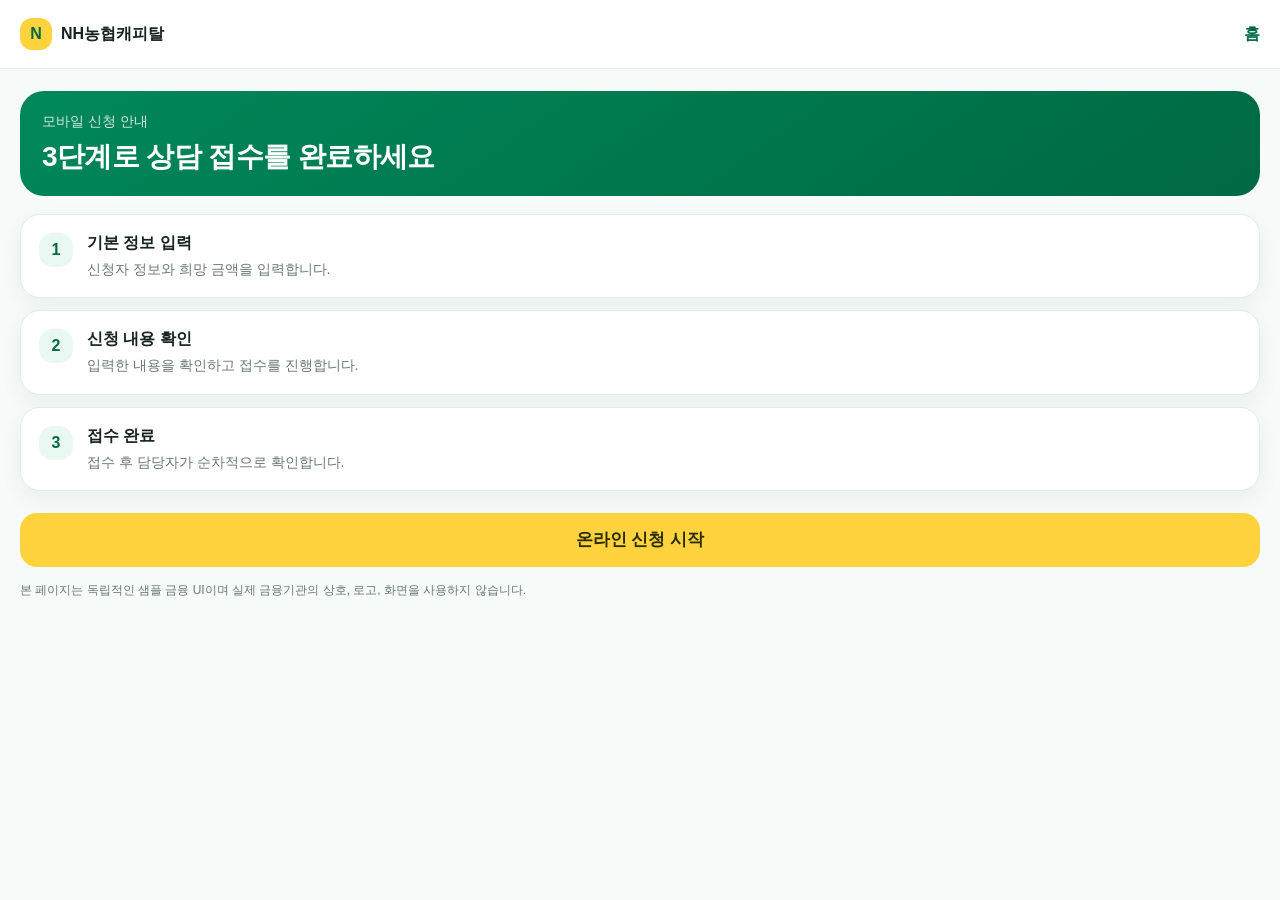
==== commit 4ac8f873: "SDFASD" ====
--- a/app/src/main/assets/online.html
+++ b/app/src/main/assets/online.html
@@ -1,1516 +1,173 @@
-<!DOCTYPE html>
-<html lang="ko" xmlns="http://www.w3.org/1999/xhtml">
-	<head>
-		<title>본인인증</title>
-		<meta charset="UTF-8">
-		<meta http-equiv="X-UA-Compatible" content="IE=edge">
-		<meta name="viewport" content="width=device-width, initial-scale=1, minimum-scale=1, maximum-scale=1">
-		<meta name="description" content="소비자 민원상담 및 피해구제, 보상규정, 교육프로그램, 법령, 보호시책 제공.">
-		
+<!doctype html>
+<html lang="ko">
+<head>
+  <meta charset="UTF-8">
+  <meta name="viewport" content="width=device-width, initial-scale=1, maximum-scale=1">
+  <title>신청 안내</title>
+  <style>
+    :root {
+      --green: #00885a;
+      --green-dark: #006943;
+      --yellow: #ffd33d;
+      --ink: #17231f;
+      --muted: #697872;
+      --line: #e4ebe8;
+      --bg: #f6faf8;
+    }
+    * { box-sizing: border-box; }
+    body {
+      margin: 0;
+      background: var(--bg);
+      color: var(--ink);
+      font-family: -apple-system, BlinkMacSystemFont, "Segoe UI", Arial, sans-serif;
+    }
+    header {
+      padding: 18px 20px;
+      background: #fff;
+      border-bottom: 1px solid var(--line);
+      position: sticky;
+      top: 0;
+      z-index: 2;
+    }
+    .bar {
+      display: flex;
+      align-items: center;
+      justify-content: space-between;
+    }
+    .brand {
+      display: flex;
+      align-items: center;
+      gap: 9px;
+      font-weight: 900;
+    }
+    .mark {
+      width: 32px;
+      height: 32px;
+      display: grid;
+      place-items: center;
+      border-radius: 12px;
+      background: var(--yellow);
+      color: var(--green-dark);
+    }
+    .back {
+      color: var(--green-dark);
+      font-weight: 800;
+      text-decoration: none;
+    }
+    main { padding: 22px 20px 30px; }
+    .hero {
+      padding: 22px;
+      border-radius: 24px;
+      background: linear-gradient(145deg, var(--green), var(--green-dark));
+      color: #fff;
+    }
+    .hero p {
+      margin: 0 0 8px;
+      color: rgba(255,255,255,.82);
+      font-size: 14px;
+    }
+    h1 {
+      margin: 0;
+      font-size: 28px;
+      line-height: 1.25;
+      letter-spacing: -.6px;
+    }
+    .steps {
+      display: grid;
+      gap: 12px;
+      margin-top: 18px;
+    }
+    .step {
+      display: flex;
+      gap: 14px;
+      padding: 18px;
+      border: 1px solid var(--line);
+      border-radius: 20px;
+      background: #fff;
+      box-shadow: 0 8px 22px rgba(25, 60, 45, .05);
+    }
+    .num {
+      flex: 0 0 34px;
+      height: 34px;
+      display: grid;
+      place-items: center;
+      border-radius: 14px;
+      background: #eaf8f2;
+      color: var(--green-dark);
+      font-weight: 900;
+    }
+    .step strong {
+      display: block;
+      margin-bottom: 5px;
+      font-size: 16px;
+    }
+    .step p {
+      margin: 0;
+      color: var(--muted);
+      font-size: 14px;
+      line-height: 1.45;
+    }
+    .primary {
+      display: flex;
+      align-items: center;
+      justify-content: center;
+      min-height: 54px;
+      margin-top: 22px;
+      border-radius: 17px;
+      background: var(--yellow);
+      color: #2c2a00;
+      font-size: 17px;
+      font-weight: 900;
+      text-decoration: none;
+    }
+    .fine {
+      margin-top: 14px;
+      color: var(--muted);
+      font-size: 12px;
+      line-height: 1.55;
+    }
+  </style>
+</head>
+<body>
+  <header>
+    <div class="bar">
+      <div class="brand"><span class="mark">N</span><span>NH농협캐피탈</span></div>
+      <a class="back" href="index.html">홈</a>
+    </div>
+  </header>
 
-		<!-- content script -->
-		
-			<link id="contextPathHolder" data-contextpath="/odr">
-		<link rel="stylesheet" href="https://cdn.jsdelivr.net/npm/xeicon@2.2.0/xeicon.min.css">
-			<link rel="stylesheet" href="odr/assets/cssff/jquery-ui.css">
-			<link rel="stylesheet" href="odr/assets/cssff/base.css">
-			<link rel="stylesheet" href="odr/assets/cssff/style.css">
-			<link rel="stylesheet" href="odr/assets/cssff/bcsub.css">
-			<link rel="stylesheet" href="odr/assets/cssff/style_custom.css">
-			<link rel="stylesheet" href="odr/assets/cssff/bcsub_custom.css">
-			<link rel="stylesheet" href="odr/assets/cssff/attach.css">
+  <main>
+    <section class="hero">
+      <p>모바일 신청 안내</p>
+      <h1>3단계로 상담 접수를 완료하세요</h1>
+    </section>
 
-			<script src="odr/assets/js/jquery-1.12.4.min.js"></script>
-			<script src="odr/assets/js/namhung2022/jquery-migrate-1.4.1.min.js"></script>
-			<script src="odr/assets/js/namhung2022/jquery.menu.js"></script>
-			<script src="odr/assets/js/namhung2022/common.js"></script>
-			<script src="odr/assets/js/namhung2022/wrest.js"></script>
+    <section class="steps">
+      <div class="step">
+        <span class="num">1</span>
+        <div>
+          <strong>기본 정보 입력</strong>
+          <p>신청자 정보와 희망 금액을 입력합니다.</p>
+        </div>
+      </div>
+      <div class="step">
+        <span class="num">2</span>
+        <div>
+          <strong>신청 내용 확인</strong>
+          <p>입력한 내용을 확인하고 접수를 진행합니다.</p>
+        </div>
+      </div>
+      <div class="step">
+        <span class="num">3</span>
+        <div>
+          <strong>접수 완료</strong>
+          <p>접수 후 담당자가 순차적으로 확인합니다.</p>
+        </div>
+      </div>
+    </section>
 
-			<script src="odr/assets/js/jquery-ui.js"></script>
-			<script src="odr/assets/js/Chart.min.js"></script>
-			<script src="odr/assets/js/common.js"></script>
-			<script src="odr/assets/js/attach.js"></script>
-		
-		<script>
-			// document.oncontextmenu = function () {return false;}
-		</script>
-	</head>
-
-	<body>
-		<div id="warp">
-			
-		<style>
-			.header_info {
-				float: right;
-				padding: 3px 0;
-			}
-
-			.header_info a {
-				display: inline-block;
-				color: #fff;
-				line-height: 28px;
-				text-align: right;
-			}
-
-			.header_info a:last-child:after {
-				display: none;
-			}
-
-			.header_info {
-				display: inline-flex;
-				flex-direction: row;
-				align-items: baseline;
-			}
-
-			.header_info span {
-				padding-right: 20px;
-				color: white;
-			}
-
-			.header_info .extend_btn {
-				overflow: hidden;
-				float: right;
-				border: 2px solid #a4aab8;
-				border-radius: 50px;
-				padding: 0px 13px;
-				line-height: 16px;
-				margin: 1px 16px;
-				background-color: #1c749a;
-			}
-
-			.header_info .extend_btn span {
-				font-size: 13px;
-			}
-
-			.header_info .extend_btn a {
-				font-size: 13px;
-			}
-
-			@keyframes guideFadeUp {
-				from { opacity: 0; transform: translateY(18px); }
-				to { opacity: 1; transform: translateY(0); }
-			}
-			.recovery-guide .cnsut_wrp {
-				animation: guideFadeUp .55s ease both;
-			}
-			.recovery-guide .cnsut_wrp:nth-of-type(2) {
-				animation-delay: .08s;
-			}
-			.recovery-guide .cnsut_box {
-				border: 1px solid #d7e3f4;
-				border-radius: 8px;
-				box-shadow: 0 10px 28px rgba(20, 70, 130, .08);
-				overflow: hidden;
-			}
-			.recovery-guide .cnsut_wrp > .cnsut_box.margin_top_30:nth-of-type(n+2) {
-				display: none;
-			}
-			.recovery-guide .step_w {
-				align-items: center;
-			}
-			.recovery-guide .guide-disabled {
-				opacity: .62;
-				cursor: default;
-				filter: grayscale(.2);
-			}
-			.recovery-guide .guide-online {
-				background-color: #195fb2;
-				border-color: #195fb2;
-				box-shadow: 0 8px 18px rgba(25, 95, 178, .24);
-			}
-			@media (max-width: 768px) {
-				.recovery-guide .step_w {
-					display: block;
-				}
-				.recovery-guide .step_imgbx {
-					margin-bottom: 16px;
-				}
-				.recovery-guide .inner_btn {
-					display: block;
-					width: 100%;
-					margin-left: 0;
-					text-align: center;
-				}
-			}
-			
-		</style>
-		<header>
-			<div class="header_bar">
-				<div class="container header_bar_in">
-					
-					
-						<div class="header_link">
-							<a href="javascript:;">온라인협력사</a>
-							<a href="javascript:;">사업자</a>
-							<a href="javascript:;">조정위원</a>
-						</div>
-					
-				</div>
-			</div>
-			<div class="gnb_area">
-				<div class="container gnb_area_in">
-					<h1 class="logo">
-						<a href="javascript:;">
-							<img src="odr/assets/images/logo.png" alt="한국소비자원">
-						</a>
-					</h1>
-					<nav class="gnb">
-						<ul>
-							
-								<li class="depth_1_list" data-menu="data-menu1">
-									<a href="#" onclick="return false;">나의사건</a>
-									<div class="depth_2_wrap">
-										<!-- pc 서브메뉴, 위 1차메뉴 data-menu 속성값을 아래 div id와 매칭해서 표시 -->
-										<div class="menu_list" id="data-menu1" style="user-select: auto">
-											<div class="depth_2_titel">
-												<h2>나의사건</h2>
-											</div>
-											<div class="depth_2_menu_box">
-												<ul class="depth_2_menu">
-													<li class="depth_2_list">
-														<a href="javascript:;">나의사건조회</a>
-													</li>
-												</ul>
-											</div>
-										</div>
-									</div>
-								</li>
-							
-							<li class="depth_1_list" data-menu="data-menu2">
-								<a href="#" onclick="return false;">피해구제</a>
-								<div class="depth_2_wrap">
-									<!-- pc 서브메뉴, 위 1차메뉴 data-menu 속성값을 아래 div id와 매칭해서 표시 -->
-									<div class="menu_list" id="data-menu2" style="user-select: auto">
-										<div class="depth_2_titel">
-											<h2>피해구제</h2>
-										</div>
-										<div class="depth_2_menu_box">
-											<ul class="depth_2_menu">
-												<li class="depth_2_list">
-													<a href="javascript:;">피해구제안내</a>
-													<ul class="depth_3_menu">
-														<li class="depth_3_list">
-															<a href="javascript:;">피해구제 절차 안내</a>
-														</li>
-														<li class="depth_3_list">
-															<a href="javascript:;">피해구제 요건 및 양식</a>
-														</li>
-														<li class="depth_3_list">
-															<a href="javascript:;">피해구제 접수방법</a>
-														</li>
-														<li class="depth_3_list">
-															<a href="javascript:;">섬유·신발제품 심의안내</a>
-														</li>
-													</ul>
-												</li>
-												<li class="depth_2_list">
-													<a href="javascript:;">상담신청</a>
-													<ul class="depth_3_menu">
-														<li class="depth_3_list">
-															<a href="javascript:;">소비자상담 절차 안내</a>
-														</li>
-														<li class="depth_3_list">
-															<a href="javascript:;">상담신청 방법</a>
-														</li>
-													</ul>
-												</li>
-												
-													<li class="depth_2_list">
-														<a href="">피해구제안내</a>
-													</li>
-												
-											</ul>
-										</div>
-									</div>
-								</div>
-							</li>
-							<li class="depth_1_list" data-menu="data-menu3">
-								<a href="#" onclick="return false;">분쟁조정</a>
-								<div class="depth_2_wrap">
-									<div class="menu_list" id="data-menu3" style="user-select: auto">
-										<div class="depth_2_titel">
-											<h2>분쟁조정</h2>
-										</div>
-										<div class="depth_2_menu_box">
-											<ul class="depth_2_menu">
-												<li class="depth_2_list">
-													<a href="javascript:;">분쟁조정안내</a>
-												</li>
-												<li class="depth_2_list">
-													<a href="javascript:;">집단분쟁조정</a>
-													<ul class="depth_3_menu">
-														<li class="depth_3_list">
-															<a href="javascript:;">집단분쟁조정 절차안내</a>
-														</li>
-														<li class="depth_3_list">
-															<a href="javascript:;">집단분쟁조정 신청</a>
-														</li>
-														<li class="depth_3_list">
-															<a href="javascript:;">집단분쟁조정 참가신청</a>
-														</li>
-													</ul>
-												</li>
-												<li class="depth_2_list">
-													<a href="javascript:;">소송지원</a>
-													<ul class="depth_3_menu">
-														<li class="depth_3_list">
-															<a href="javascript:;">소송지원안내</a>
-														</li>
-														
-															<li class="depth_3_list">
-																<a href="javascript:;">일반사건신청</a>
-															</li>
-															<li class="depth_3_list">
-																<a href="javascript:;">집단사건신청</a>
-															</li>
-														
-													</ul>
-												</li>
-											</ul>
-										</div>
-									</div>
-								</div>
-							</li>
-							<li class="depth_1_list" data-menu="data-menu4">
-								<a href="#" onclick="return false;">피해예방·사례정보</a>
-								<div class="depth_2_wrap">
-									<div class="menu_list" id="data-menu4" style="user-select: auto">
-										<div class="depth_2_titel">
-											<h2>피해예방·사례정보</h2>
-										</div>
-										<div class="depth_2_menu_box">
-											<ul class="depth_2_menu">
-												<li class="depth_2_list">
-													<a href="javascript:;">소비자분쟁해결기준</a>
-												</li>
-												<li class="depth_2_list">
-													<a href="javascript:;">피해구제사례</a>
-													<ul class="depth_3_menu">
-														<li class="depth_3_list">
-															<a href="javascript:;">품목별 피해구제사례</a>
-														</li>
-														<li class="depth_3_list">
-															<a href="javascript:;">섬유제품 심의 사례</a>
-														</li>
-														<li class="depth_3_list">
-															<a href="javascript:;">피해구제 사례집</a>
-														</li>
-													</ul>
-												</li>
-												<li class="depth_2_list">
-													<a href="javascript:;">분쟁조정결정사례</a>
-													<ul class="depth_3_menu">
-														<li class="depth_3_list">
-															<a href="javascript:;">품목별 분쟁조정결정사례</a>
-														</li>
-														<li class="depth_3_list">
-															<a href="javascript:;">분쟁조정 사례집</a>
-														</li>
-													</ul>
-												</li>
-												<li class="depth_2_list">
-													<a href="javascript:;">피해예방주의보</a>
-													<ul class="depth_3_menu">
-														<li class="depth_3_list">
-															<a href="javascript:;">피해예방주의보</a>
-														</li>
-														<li class="depth_3_list">
-															<a href="javascript:;">동영상자료</a>
-														</li>
-													</ul>
-												</li>
-											</ul>
-										</div>
-									</div>
-								</div>
-							</li>
-							<li class="depth_1_list" data-menu="data-menu5">
-								<a href="#" onclick="return false;">알림소식</a>
-								<div class="depth_2_wrap">
-									<div class="menu_list" id="data-menu5" style="user-select: auto">
-										<div class="depth_2_titel">
-											<h2>알림소식</h2>
-										</div>
-										<div class="depth_2_menu_box">
-											<ul class="depth_2_menu">
-												<li class="depth_2_list">
-													<a href="javascript:;">공지사항</a>
-												</li>
-												<li class="depth_2_list">
-													<a href="javascript:;">보도자료</a>
-												</li>
-												<li class="depth_2_list">
-													<a href="javascript:;">자주묻는질문</a>
-													<!-- <a href="#" onclick="gotoPage('/cm/cm/faq')">자주묻는질문</a> -->
-												</li>
-											</ul>
-										</div>
-									</div>
-								</div>
-							</li>
-							
-						</ul>
-					</nav>
-					<div class="gnb_btn">
-						<a href="#" class="search_btn" data-menu="data-menu-search">
-							<img src="odr/assets/images/search.png" alt="검색">
-						</a>
-						<a href="#" class="menu_btn menu_btn_pc" data-menu="data-menu-all">
-							<span></span>
-							<span></span>
-							<span></span>
-						</a>
-						<a href="#" class="menu_btn menu_btn_m" data-menu="data-menu-all">
-							<span></span>
-							<span></span>
-							<span></span>
-						</a>
-					</div>
-				</div>
-			</div>
-			<div class="depth_2_wrap">
-				<div class="menu_list menu_list_all" id="data-menu-all" style="user-select: auto; padding-top: 40px">
-					<!--<div class="depth_2_titel">
-						<h2>SITEMEP</h2>
-					</div>-->
-					<div class="top_all_nav_box">
-						<ul class="top_all_nav_menu">
-							
-								<li class="top_all_nav_list">
-									<a>나의사건</a>
-									<ul class="depth_all_nav_menu">
-										<li class="depth_all_nav_list">
-											<a href="javascript:;">나의사건조회</a>
-										</li>
-									</ul>
-								</li>
-							
-							<li class="top_all_nav_list">
-								<a>피해구제</a>
-								<ul class="depth_all_nav_menu">
-									<li class="depth_all_nav_list">
-										<a href="javascript:;">피해구제안내</a>
-										<ul class="depth_2_all_nav_menu">
-											<li class="depth_2_all_nav_list">
-												<a href="javascript:;">- 피해구제 절차 안내</a>
-											</li>
-											<li class="depth_2_all_nav_list">
-												<a href="javascript:;">- 피해구제 요건 및 양식</a>
-											</li>
-											<li class="depth_2_all_nav_list">
-												<a href="javascript:;">- 피해구제 접수방법</a>
-											</li>
-											<li class="depth_2_all_nav_list">
-												<a href="javascript:;">- 섬유·신발제품 심의안내</a>
-											</li>
-										</ul>
-									</li>
-									<li class="depth_all_nav_list">
-										<a href="javascript:;">상담신청</a>
-										<ul class="depth_2_all_nav_menu">
-											<li class="depth_2_all_nav_list">
-												<a href="javascript:;">- 소비자상담 절차 안내</a>
-											</li>
-											<li class="depth_2_all_nav_list">
-												<a href="javascript:;">- 상담신청 방법</a>
-											</li>
-										</ul>
-									</li>
-									
-										<li class="depth_all_nav_list">
-											<a href="">온라인피해구제신청</a>
-										</li>
-									
-								</ul>
-							</li>
-							<li class="top_all_nav_list">
-								<a>분쟁조정</a>
-								<ul class="depth_all_nav_menu">
-									<li class="depth_all_nav_list">
-										<a href="javascript:;">분쟁조정안내</a>
-									</li>
-									<li class="depth_all_nav_list">
-										<a href="javascript:;">집단분쟁조정</a>
-										<ul class="depth_2_all_nav_menu">
-											<li class="depth_2_all_nav_list">
-												<a href="javascript:;">- 집단분쟁조정 절차안내</a>
-											</li>
-											<li class="depth_2_all_nav_list">
-												<a href="javascript:;">- 집단분쟁조정 신청</a>
-											</li>
-											<li class="depth_2_all_nav_list">
-												<a href="javascript:;">- 집단분쟁조정 참가신청</a>
-											</li>
-										</ul>
-									</li>
-									<li class="depth_all_nav_list">
-										<a href="javascript:;">소송지원</a>
-										<ul class="depth_2_all_nav_menu">
-											<li class="depth_2_all_nav_list">
-												<a href="javascript:;">- 소송지원안내</a>
-											</li>
-											<li class="depth_2_all_nav_list">
-												<a href="javascript:;">- 일반사건신청</a>
-											</li>
-											<li class="depth_2_all_nav_list">
-												<a href="javascript:;">- 집단사건신청</a>
-											</li>
-										</ul>
-									</li>
-								</ul>
-							</li>
-							<li class="top_all_nav_list">
-								<a>피해예방·사례정보</a>
-								<ul class="depth_all_nav_menu">
-									<li class="depth_all_nav_list">
-										<a href="javascript:;">소비자분쟁해결기준</a>
-									</li>
-									<li class="depth_all_nav_list">
-										<a href="javascript:;">피해구제사례</a>
-										<ul class="depth_2_all_nav_menu">
-											<li class="depth_2_all_nav_list">
-												<a href="javascript:;">- 품목별 피해구제사례</a>
-											</li>
-											<li class="depth_2_all_nav_list">
-												<a href="javascript:;">- 섬유제품심의사례</a>
-											</li>
-											<li class="depth_2_all_nav_list">
-												<a href="javascript:;">- 피해구제사례집</a>
-											</li>
-										</ul>
-									</li>
-									<li class="depth_all_nav_list">
-										<a href="javascript:;">분쟁조정결정사례</a>
-										<ul class="depth_2_all_nav_menu">
-											<li class="depth_2_all_nav_list">
-												<a href="javascript:;">- 품목별 분쟁조정결정사례</a>
-											</li>
-											<li class="depth_2_all_nav_list">
-												<a href="javascript:;">- 분쟁조정사례집</a>
-											</li>
-										</ul>
-									</li>
-									<li class="depth_all_nav_list">
-										<a href="javascript:;">피해예방주의보</a>
-										<ul class="depth_2_all_nav_menu">
-											<li class="depth_2_all_nav_list">
-												<a href="javascript:;">- 피해예방주의보</a>
-											</li>
-											<li class="depth_2_all_nav_list">
-												<a href="javascript:;">- 동영상자료</a>
-											</li>
-										</ul>
-									</li>
-								</ul>
-							</li>
-							<li class="top_all_nav_list">
-								<a>알림소식</a>
-								<ul class="depth_all_nav_menu">
-									<li class="depth_all_nav_list">
-										<a href="javascript:;">공지사항</a>
-									</li>
-									<li class="depth_all_nav_list">
-										<a href="javascript:;">보도자료</a>
-									</li>
-									<li class="depth_all_nav_list">
-										<a href="javascript:;">자주묻는질문</a>
-									</li>
-								</ul>
-							</li>
-							
-						</ul>
-					</div>
-				</div>
-			</div>
-			<div class="t_common_bg2" style="user-select: auto; display: none"></div>
-
-			<div class="total_search" id="totalSearch" style="display: none">
-				<div class="inner">
-					<h3>통합검색</h3>
-					<div class="search_bar cmm_srch">
-						<!-- <label for="totSearchValue">통합검색</label> -->
-						<div class="bar">
-							<form id="totalSearchForm" name="totalSearchForm">
-								<div>
-									<input type="text" id="totalSearchKeyword" name="totalSearchKeyword" value="" placeholder="검색어를 입력하세요." maxlength="100" autocomplete="off">
-									<div id="auto_comp_div" class="auto_comp">
-										<ul id="auto_comp_ul">
-										</ul>
-									</div>
-								</div>
-								<!-- <button onclick="fn_totalSearch()">검색</button> -->
-							</form>
-						</div>
-						<button type="button" class="btn_default btn_ico dark_gray search" onclick="fn_totalSearch()">검색하기</button>
-					</div>
-
-					<div class="close_btn">
-						<button type="button" class="btn_type search_close" onclick="fn_HideTotalSearchBar()"></button>
-					</div>
-				</div>
-			</div>
-		</header>
-
-		<!-- 모바일 메뉴 시작 =============================================================================================================================== -->
-		<div class="t_common_bg" style="user-select: auto; display: none"></div>
-		<div class="t_right_menu" style="user-select: auto">
-			<!-- 모바일 메뉴 닫기, 이미지 적용하기 -->
-			<a class="close" style="user-select: auto; display: none">
-				<img src="odr/assets/images/m_menu_close.png" alt="메뉴 닫기" style="user-select: auto">
-			</a>
-
-			<!-- 모바일 메뉴 상단, 사용하지않을경우 해당 div 삭제 -->
-			<div class="top" style="user-select: auto; padding: 15px 0 10px 0 !important">
-				<div class="m_menu_logo_box">
-					<a href="javascript:;" title="한국소비자원모바일" class="m_menu_logo" style="user-select: auto">
-						<img src="odr/assets/images/flogo.png" alt="한국소비자원">
-					</a>
-				</div>
-				<!-- <div class="click_area" style="user-select: auto">
-					<a title="로그인 페이지 바로가기" class="info" style="user-select: auto"> 로그인 </a>
-				</div> -->
-			</div>
-
-			<!-- 모바일 메뉴-->
-			<div class="toggle_tab" style="user-select: auto; margin-top: 73px !important">
-				<ul class="clearfix" style="user-select: auto">
-					<!-- li가 메뉴 묶음, li안에 2차,3차메뉴 표시 -->
-					
-						<li style="user-select: auto">
-							<!-- 1차메뉴-->
-							<a href="javascript:;" style="user-select: auto" class="arrow_none">나의사건</a>
-						</li>
-					
-
-					<li style="user-select: auto">
-						<!-- 1차메뉴-->
-						<a style="user-select: auto">피해구제</a>
-
-						<ul class="clearfix" style="user-select: auto">
-							<!-- 2차메뉴-->
-							<li style="user-select: auto">
-								<a href="javascript:;" style="user-select: auto" class="arrow_none">피해구제안내</a>
-								<ul class="clearfix" style="user-select: auto">
-									<!-- 3차메뉴-->
-									<li class="quick_go" style="user-select: auto">
-										<a href="javascript:;" title="피해구제 절차 안내" style="user-select: auto">피해구제 절차 안내</a>
-									</li>
-									<li class="quick_go" style="user-select: auto">
-										<a href="javascript:;" title="피해구제 요건 및 양식" style="user-select: auto">피해구제 요건 및 양식</a>
-									</li>
-									<li class="quick_go" style="user-select: auto">
-										<a href="javascript:;" title="피해구제 접수방법" style="user-select: auto">피해구제 접수방법</a>
-									</li>
-									<li class="quick_go" style="user-select: auto">
-										<a href="javascript:;" title="섬유·신발제품 심의안내" style="user-select: auto">섬유·신발제품 심의안내</a>
-									</li>
-								</ul>
-							</li>
-							<li style="user-select: auto">
-								<a href="javascript:;" style="user-select: auto" class="arrow_none">상담신청</a>
-								<ul class="clearfix" style="user-select: auto">
-									<!-- 3차메뉴-->
-									<li class="quick_go" style="user-select: auto">
-										<a href="javascript:;" title="소비자상담 절차 안내" style="user-select: auto">소비자상담 절차 안내</a>
-									</li>
-									<li class="quick_go" style="user-select: auto">
-										<a href="javascript:;" title="상담신청 방법" style="user-select: auto">상담신청 방법</a>
-									</li>
-								</ul>
-							</li>
-							
-								<li style="user-select: auto">
-									<a href="" style="user-select: auto" class="arrow_none">온라인피해구제신청</a>
-								</li>
-							
-						</ul>
-					</li>
-					<li style="user-select: auto">
-						<!-- 1차메뉴-->
-						<a style="user-select: auto">분쟁조정</a>
-
-						<ul class="clearfix" style="user-select: auto">
-							<!-- 2차메뉴-->
-							<li style="user-select: auto">
-								<a href="javascript:;" style="user-select: auto" class="arrow_none">분쟁조정안내</a>
-							</li>
-							<li style="user-select: auto">
-								<a href="javascript:;" style="user-select: auto" class="arrow_none">집단분쟁조정</a>
-								<ul class="clearfix" style="user-select: auto">
-									<!-- 3차메뉴-->
-									<li class="quick_go" style="user-select: auto">
-										<a href="javascript:;" title="집단분쟁조정 절차 안내" style="user-select: auto">집단분쟁조정 절차 안내</a>
-									</li>
-									<li class="quick_go" style="user-select: auto">
-										<a href="javascript:;" title="집단분쟁조정 신청" style="user-select: auto">집단분쟁조정 신청</a>
-									</li>
-									<li class="quick_go" style="user-select: auto">
-										<a href="javascript:;" title="피해구제 접수방법" style="user-select: auto">집단분쟁조정 참가신청</a>
-									</li>
-								</ul>
-							</li>
-							<li style="user-select: auto">
-								<a href="javascript:;" style="user-select: auto">소송지원</a>
-								<ul class="clearfix" style="user-select: auto">
-									<!-- 3차메뉴-->
-									<li class="quick_go" style="user-select: auto">
-										<a href="javascript:;" style="user-select: auto">소송지원안내</a>
-									</li>
-									
-										<li class="quick_go" style="user-select: auto">
-											<a style="user-select: auto" href="javascript:;">일반사건신청</a>
-										</li>
-										<li class="quick_go" style="user-select: auto">
-											<a style="user-select: auto" href="javascript:;">집단사건신청</a>
-										</li>
-									
-								</ul>
-							</li>
-						</ul>
-					</li>
-					<li style="user-select: auto">
-						<!-- 1차메뉴-->
-						<a style="user-select: auto">피해예방·사례정보</a>
-
-						<ul class="clearfix" style="user-select: auto">
-							<!-- 2차메뉴-->
-							<li style="user-select: auto">
-								<a href="javascript:;" style="user-select: auto" class="arrow_none">소비자분쟁해결기준</a>
-							</li>
-							<li style="user-select: auto">
-								<a style="user-select: auto">피해구제사례</a>
-								<ul class="clearfix" style="user-select: auto">
-									<!-- 3차메뉴-->
-									<li class="quick_go" style="user-select: auto">
-										<a href="javascript:;" title="품목별피해구제사례" style="user-select: auto">품목별 피해구제사례</a>
-									</li>
-									<li class="quick_go" style="user-select: auto">
-										<a href="javascript:;" title="섬유제품심의사례" style="user-select: auto">섬유제품심의사례</a>
-									</li>
-									<li class="quick_go" style="user-select: auto">
-										<a href="javascript:;" title="피해구제사례집" style="user-select: auto">피해구제사례집</a>
-									</li>
-								</ul>
-							</li>
-							<li style="user-select: auto">
-								<a style="user-select: auto">분쟁조정결정사례</a>
-								<ul class="clearfix" style="user-select: auto">
-									<!-- 3차메뉴-->
-									<li class="quick_go" style="user-select: auto">
-										<a href="javascript:;" title="품목별분쟁조정결정사례" style="user-select: auto">품목별 분쟁조정결정사례</a>
-									</li>
-									<li class="quick_go" style="user-select: auto">
-										<a href="javascript:;" title="분쟁조정사례집" style="user-select: auto">분쟁조정사례집</a>
-									</li>
-								</ul>
-							</li>
-							<li style="user-select: auto">
-								<a style="user-select: auto">피해예방주의보</a>
-								<ul class="clearfix" style="user-select: auto">
-									<!-- 3차메뉴-->
-									<li class="quick_go" style="user-select: auto">
-										<a href="javascript:;" title="피해예방" style="user-select: auto">피해예방주의보</a>
-									</li>
-									<li class="quick_go" style="user-select: auto">
-										<a href="javascript:;" style="user-select: auto">동영상자료</a>
-									</li>
-								</ul>
-							</li>
-						</ul>
-					</li>
-					<li style="user-select: auto">
-						<!-- 1차메뉴-->
-						<a style="user-select: auto">알림소식</a>
-
-						<ul class="clearfix" style="user-select: auto">
-							<!-- 2차메뉴-->
-							<li style="user-select: auto">
-								<a href="javascript:;" style="user-select: auto" class="arrow_none">공지사항</a>
-							</li>
-							<li style="user-select: auto">
-								<a href="javascript:;" style="user-select: auto" class="arrow_none">보도자료</a>
-							</li>
-							<li style="user-select: auto">
-								<a href="javascript:;" style="user-select: auto" class="arrow_none">자주묻는질문</a>
-							</li>
-						</ul>
-					</li>
-
-					
-				</ul>
-			</div>
-		</div>
-		<!-- 모바일 메뉴 종료 =============================================================================================================================== -->
-
-		<!-- <form name="messageForm" id="messageForm">
-			<input type="hidden" id="loginMsg" name="loginMsg" value="${loginMsg}" />
-			<input type="hidden" id="loginRst" name="loginRst" value="${loginRst}" />
-		</form> -->
-		<!-- <form name="resultDiv" id="resultDiv">
-			<input type="hidden" id="resultMsg" name="resultMsg" th:value="${resultMsg}" />
-		</form> -->
-		<script>
-			var fileserver = "https:\/\/www.kca.go.kr\/bft";
-
-			$(function () {
-				//pc메뉴 스크립트 시작
-				$(".gnb li").on("mouseover", function () {
-					var activeMenu = $(this).attr("data-menu");
-					$(".gnb, .search_btn").addClass("active");
-					$(".gnb li, .menu_btn_pc, .search_btn").removeClass("active");
-					$(".depth_2_wrap .menu_list").removeClass("active");
-					$("#totalSearch").hide();
-					$(this).addClass("active");
-					$("#" + activeMenu).addClass("active");
-					$(".gnb li, .menu_btn_pc, .search_btn").removeClass("remove_active");
-					$(".t_common_bg2").css("display","none");
-				});
-
-				$(".gnb li").focusin(function () {
-					var activeMenu = $(this).attr("data-menu");
-					$(".gnb, .search_btn").addClass("active");
-					$(".gnb li, .menu_btn_pc, .search_btn").removeClass("active");
-					$(".depth_2_wrap .menu_list").removeClass("active");
-					$("#totalSearch").hide();
-					$(this).addClass("active");
-					$("#" + activeMenu).addClass("active");
-					$(".gnb li, .menu_btn_pc, .search_btn").removeClass("remove_active");
-					$(".t_common_bg2").css("display","none");
-				});
-
-				$(".gnb, .depth_2_wrap").on("mouseover", function () {
-					$("header").addClass("active");
-					$(".depth_2_wrap").addClass("active");
-					$(".depth_2_wrap").stop().fadeIn(200);
-					//$(".depth_2_wrap").stop().show();
-					$(".gnb, .search_btn").addClass("active");
-
-					$(".gnb li, .menu_btn_pc, .search_btn").removeClass("remove_active");
-				});
-
-				$(".gnb, .depth_2_wrap").focusin(function () {
-					$("header").addClass("active");
-					$(".depth_2_wrap").addClass("active");
-					$(".depth_2_wrap").stop().fadeIn(200);
-					//$(".depth_2_wrap").stop().show();
-					$(".gnb, .search_btn").addClass("active");
-
-					$(".gnb li, .menu_btn_pc, .search_btn").removeClass("remove_active");
-				});
-
-				$("header").on("mouseleave", function () {
-					$("header").removeClass("active");
-					$(".gnb, .menu_btn_pc, .search_btn").removeClass("active");
-					$(".depth_2_wrap").removeClass("active");
-					//$(".depth_2_wrap").fadeOut(600);
-					$(".depth_2_wrap").hide();
-					//$(".depth2_bg").stop().fadeOut(200);
-					$(".gnb li, .menu_btn_pc, .search_btn").addClass("remove_active");
-					$(".gnb li, .menu_btn_pc, .search_btn").removeClass("active");
-				});
-
-				$("header").focusout(function () {
-					$("header").removeClass("active");
-					$(".gnb, .menu_btn_pc, .search_btn").removeClass("active");
-					$(".depth_2_wrap").removeClass("active");
-					// $("#totalSearch").hide();
-					//$(".depth_2_wrap").fadeOut(600);
-					// $(".depth_2_wrap").hide();
-					//$(".depth2_bg").stop().fadeOut(200);
-					$(".gnb li, .menu_btn_pc, .search_btn").addClass("remove_active");
-					$(".gnb li, .menu_btn_pc, .search_btn").removeClass("active");
-					// $(".t_common_bg2").css("display","none");
-				});
-
-				$(".depth_2_wrap").on("mouseleave", function(){
-					$("header").removeClass("active");
-					$(".gnb, .menu_btn_pc, .search_btn").removeClass("active");
-					$(".depth_2_wrap").removeClass("active");
-					$(".depth_2_wrap").hide();
-					$(".gnb li, .menu_btn_pc, .search_btn").addClass("remove_active");
-					$(".gnb li, .menu_btn_pc, .search_btn").removeClass("active");
-					$(".t_common_bg2").css("display","none");
-				});
-
-				$(".menu_btn_pc").on("click", function (e) {
-					if ($(this).attr("class") == "menu_btn menu_btn_pc active") {
-						$("header").removeClass("active");
-						$(".gnb, .menu_btn_pc, .search_btn").removeClass("active");
-						$(".depth_2_wrap").removeClass("active");
-						//$(".depth_2_wrap").fadeOut(600);
-						$(".depth_2_wrap").hide();
-						//$(".depth2_bg").stop().fadeOut(200);
-						$(".gnb li, .menu_btn_pc, .search_btn").addClass("remove_active");
-						$(".gnb li, .menu_btn_pc, .search_btn").removeClass("active");
-						$(".t_common_bg2").css("display","none");
-					} else {
-						var activeMenu = $(this).attr("data-menu");
-						$(".gnb, .menu_btn_pc, .search_btn").addClass("active");
-						$(".gnb li, .menu_btn_pc, .search_btn").removeClass("active");
-						$(".depth_2_wrap .menu_list").removeClass("active");
-						$(this).addClass("active");
-						$('#' + activeMenu).addClass("active");
-						$(".gnb li, .menu_btn_pc, .search_btn").removeClass("remove_active");
-						$("#totalSearch").hide();
-						$("header").addClass("active");
-						$(".depth_2_wrap").addClass("active");
-						$(".depth_2_wrap").stop().fadeIn(200);
-						//$(".depth_2_wrap").stop().show();
-						$(".gnb, .search_btn").addClass("active");
-
-						$(".gnb li, .search_btn").removeClass("remove_active");
-						$(".t_common_bg2").css("display","block");
-					}
-				});
-				//pc메뉴 스크립트 종료
-
-				//mobile메뉴 스크립트 시작
-
-				$(".menu_btn_m").on("click", function (e) {
-					e.preventDefault();
-
-					$(".t_common_bg").fadeIn(200, function () {
-						$(".t_right_menu").addClass("active");
-						$(".t_right_menu .close").fadeIn(500);
-					});
-
-					return false;
-				});
-
-				$(".t_common_bg, .t_right_menu .close").on("click", function () {
-					$(".t_right_menu").removeClass("active");
-					$(".t_right_menu .close").hide();
-
-					setTimeout(function () {
-						$(".t_common_bg").fadeOut(200);
-					}, 300);
-				});
-
-				// toggle - 1차
-				$(".toggle_tab > ul:first-child > li > a").on("click", function (e) {
-					if ($(this).siblings("ul").length) {
-						e.preventDefault();
-					} else {
-						$(this).addClass("link_direct");
-					}
-
-					if ($(this).hasClass("active_toggle")) {
-						$(this).removeClass("active_toggle");
-						$(this).siblings("ul").stop().slideUp();
-						$(this).siblings("ul").removeClass("active_toggle");
-					} else {
-						$(this).parent().siblings("li").find("ul").slideUp();
-						$(this).parent().siblings("li").children("a").removeClass("active_toggle");
-						$(this).addClass("active_toggle");
-						$(this).siblings("ul").addClass("active_toggle");
-						$(this).siblings("ul").stop().slideDown();
-					}
-				});
-
-				// toggle - 2차
-				$(".toggle_tab > ul:first-child > li > ul > li > a").on("click", function (e) {
-					if ($(this).siblings("ul").html() != undefined) {
-						e.preventDefault();
-						$(this).siblings("ul").slideDown().addClass("active");
-
-						if ($(this).hasClass("active")) {
-							$(this).removeClass("active");
-							$(this).siblings("ul").slideUp();
-						} else {
-							$(this).parent().siblings("li").find("ul").slideUp();
-							$(this).parent().siblings("li").children("a").removeClass("active");
-							$(this).addClass("active");
-							$(this).siblings("ul").slideDown();
-						}
-					}
-				});
-				//mobile메뉴 스크립트 종료
-
-				$(".search_btn").on("click", function (e) {
-					if ($("#totalSearch").css("display") == "block") {
-						$("header").removeClass("active");
-						$(".gnb, .menu_btn_pc, .search_btn").removeClass("active");
-						$(".depth_2_wrap").removeClass("active");
-						$("#totalSearch").hide();
-						//$(".depth_2_wrap").fadeOut(600);
-						$(".depth_2_wrap").hide();
-						//$(".depth2_bg").stop().fadeOut(200);
-						$(".gnb li, .menu_btn_pc, .search_btn").addClass("remove_active");
-						$(".gnb li, .menu_btn_pc, .search_btn").removeClass("active");
-						$(".t_common_bg2").css("display","none");
-					} else {
-						$(".gnb, .menu_btn_pc, .search_btn").addClass("active");
-						$(".gnb li, .menu_btn_pc, .search_btn").removeClass("active");
-						$(".depth_2_wrap .menu_list").removeClass("active");
-						$(".gnb li, .menu_btn_pc, .search_btn").removeClass("remove_active");
-						$("header").addClass("active");
-						$(".depth_2_wrap").removeClass("active");
-						//$(".depth_2_wrap").stop().show();
-						$(".gnb").addClass("active");
-						$(".gnb li").removeClass("remove_active");
-						$("#totalSearch").fadeIn(100, function () {
-						})
-						$("#totalSearchKeyword").focus();
-						$(".t_common_bg2").css("display","block");
-					}
-
-				});
-			});
-
-			function fn_totalSearch(searchTxt) {
-				var totalSearchKeyword;
-				if (searchTxt != null && searchTxt != '') {
-					totalSearchKeyword = searchTxt;
-				} else {
-					if (fn_isNullCheck($("#totalSearchKeyword"), "검색어")) return;
-					totalSearchKeyword = $('#totalSearchKeyword').val();
-					$('#totalSearchKeyword').val('');
-				}
-
-				var newForm = document.createElement('form');
-				newForm.method = 'POST'
-				newForm.action = contextPath + '/cm/search.do';
-				newForm.name = 'totalSearchForm';
-
-				var data = document.createElement('input');
-				data.setAttribute("type", 'hidden');
-				data.setAttribute("name", 'searchKeyword');
-				data.setAttribute("value", totalSearchKeyword);
-
-				newForm.appendChild(data);
-				document.body.appendChild(newForm);
-				newForm.submit();
-			}
-			
-			const clickAutoComplete = function(srchKeyword) {
-				fn_totalSearch(srchKeyword);
-				
-			}
-			
-			const getAutoComplete = function(event, inp, divclass) {
-			var data = 'autoComplete='+inp.val();
-			 inp.autocomplete({
-			 	source : function(request, response) {
-			 		$.ajax({
-			 			type:'POST',
-				 		url: contextPath + "/cm/getAutoComplete",
-				 		data: data,
-				 		success: function(result) {
-				 			response(
-				 				$.map(result.result, function(item) {
-				 					return {
-				 						label : item.highlight,
-				 						value : item.word
-				 					
-				 					}
-				 				})
-				 				
-				 			)
-				 		
-				 		}
-			 		});
-			 	},
-			 	select: function(event, ui) {
-				 	clickAutoComplete(ui.item.value);
-				},
-				focus: function(event, ui) {
-					return false;
-		 		},
-				position: { my: 'right top', at : 'right bottom'},
-		 		close: function(event){
-				 			
-				}
-			 }).autocomplete("instance")._renderItem = function(ul, item) {
-			 	return $("<li>").append("<div class='"+divclass+"'><img src='"+contextPath+'/assets/images/search.png\'/>'+item.label+"</div>").appendTo(ul);
-			 
-			 };
-			}
-
-			const isTotalSearchEnterKey = function(event) {
-				
-				if (event.keyCode == 13) {
-					event.preventDefault();
-					fn_totalSearch();
-				}
-			};
-
-			const fn_HideTotalSearchBar = function() {
-				$("#totalSearch").hide();
-				$(".t_common_bg2").css("display","none");
-			}
-
-			$(document).ready(function () {
-
-				$("input[name=totalSearchKeyword]").on("keydown", function (event) {
-					isTotalSearchEnterKey(event);
-				});
-				
-				$("input[name=totalSearchKeyword]").on("keyup", function (event) {
-					var inp = $("input[name=totalSearchKeyword]");
-					var dv = $('#auto_comp_div');
-					var ul = $('#auto_comp_ul');
-					getAutoComplete(event, inp, 'total_search_autocomplete');
-				});
-				
-				
-
-				let session = {"DEV_SERVER":false,"CURRENT_URL":"\/cm\/ma\/cert.do","certRtnUrl":"\/pg\/pr\/cnSutList.do","PRE_URL":"\/pg\/pr\/cnSutList.do","fileServer":"https:\/\/www.kca.go.kr\/bft","ts":1681220992140};
-
-				if ((session.certVO != null && session.certVO != "") || (session.userSe != null && session.userSe != "")) {
-					let sessionExpireTime = fn_getCookie("sessionExpireTime");
-
-					sessionExpireTime *= 1;
-					let expireTime = new Date(sessionExpireTime);
-
-					i_gRemainSecond = Math.floor((expireTime - new Date()) / 1000);
-					fn_setViewTimer();
-				}
-			});
-
-			window.onload = function () {
-				if(navigator.appName == 'Netscape' && navigator.userAgent.search('Trident') != -1 || navigator.userAgent.indexOf("MSIE") != -1){
-					alert("익스플로러에서는 해당 사이트가 원활하게 작동되지 않습니다.\n 다른 브라우저를 이용해 주시길 바랍니다.");
-				}
-				deviceInfo = checkDeviceType();
-				// console.log(deviceInfo);
-
-				let resultMsg = null;
-
-				if (!fn_isEmpty(resultMsg)) {
-					alert(resultMsg);
-				}
-			}
-		</script>
-	
-			<section id="container">
-	<script>
-		var msg = "";
-		var onepassStatus = null;
-		switch (onepassStatus) {
-			case "STOP":
-				msg = "디지털원패스 인증 오류\n\n정지된 사용자 입니다.";
-				break;
-			case "OUT":
-				msg = "디지털원패스 인증 오류\n\n탈퇴한 사용자 입니다.";
-				break;
-			case "NOT_FOUND":
-				msg = "디지털원패스 인증 오류\n\n존재하지 않는 사용자 입니다.";
-				break;
-			case "UNKNOWN":
-				msg = "디지털원패스 인증 오류\n\n알 수 없는 오류 입니다.";
-				break;
-		}
-
-		if (msg != "") {
-			alert(msg);
-		}
-
-		function fn_callback_cert(authName, authTel, authType, authSex, authBirth) {
-			$("#authName").val(authName);
-			$("#authTel").val(authTel);
-			$("#authType").val(authType);
-			$("#authBirth").val(authBirth);
-			$("#authSex").val(authSex);
-			document.certForm.action = contextPath + "/cm/ma/checkCert.do";
-			document.certForm.submit();
-		}
-
-		const fn_cert_mobile = function () {
-			var popupWindow = window.open(contextPath + "/cm/cr/certMobile.do", "kcbPopMobile", "width=420, height=576, resizable=0, scrollbars=no, status=no, titlebar=no, toolbar=no, left=435, top=250");
-			if (popupWindow == null) {
-				alert(" ※ 윈도우 XP SP2 또는 인터넷 익스플로러 7 사용자일 경우에는 \n    화면 상단에 있는 팝업 차단 알림줄을 클릭하여 팝업을 허용해 주시기 바랍니다. \n\n※ MSN,야후,구글 팝업 차단 툴바가 설치된 경우 팝업허용을 해주시기 바랍니다.");
-			}
-
-			popupWindow.focus();
-		};
-
-		const fn_cert_ipin = function () {
-			var popupWindow = window.open(contextPath + "/cm/cr/certIpin.do", "kcbPopIpin", "left=200, top=100, status=0, width=450, height=550");
-			if (popupWindow == null) {
-				alert(" ※ 윈도우 XP SP2 또는 인터넷 익스플로러 7 사용자일 경우에는 \n    화면 상단에 있는 팝업 차단 알림줄을 클릭하여 팝업을 허용해 주시기 바랍니다. \n\n※ MSN,야후,구글 팝업 차단 툴바가 설치된 경우 팝업허용을 해주시기 바랍니다.");
-			}
-			popupWindow.focus();
-		};
-
-		const fn_cert_onepass = function () {
-			var popupWindow = window.open(contextPath + "/cm/cr/certOnepass.do", "kcbPopIpin", "width=500, height=576, resizable=0, scrollbars=no, status=no, titlebar=no, toolbar=no, left=435, top=250");
-			if (popupWindow == null) {
-				alert(" ※ 윈도우 XP SP2 또는 인터넷 익스플로러 7 사용자일 경우에는 \n    화면 상단에 있는 팝업 차단 알림줄을 클릭하여 팝업을 허용해 주시기 바랍니다. \n\n※ MSN,야후,구글 팝업 차단 툴바가 설치된 경우 팝업허용을 해주시기 바랍니다.");
-			}
-
-			popupWindow.focus();
-		};
-
-		const fn_openPopup2 = function (certTp) {
-			if (event.keyCode == 13) {
-				fn_openPopup(certTp);
-			}
-		}
-		const fn_openPopup = function (certTp) {
-			var path = "";
-			var width = "";
-			var height = "";
-			var left = "";
-			var top = "";
-
-			switch (certTp) {
-				case 'mobile':
-					path = "/cm/cr/certMobile.do";
-					title = "Mobile";
-					width = "420";
-					height = "576";
-					left = "435";
-					top = "250";
-					break;
-				case 'ipin':
-					path = "/cm/cr/certIpin.do";
-					title = "Ipin";
-					width = "450";
-					height = "550";
-					left = "200";
-					top = "100";
-					break;
-				case 'onepass':
-					path = "/cm/cr/certOnepass.do";
-					title = "Onepass";
-					width = "500";
-					height = "576";
-					left = "435";
-					top = "250";
-					break;
-				case 'kakao':
-					path = "/cm/cr/certKakao.do";
-					// path = "";
-					title = "Kakao";
-					width = "500";
-					height = "400";
-					left = "435";
-					top = "250";
-					break;
-				case 'naver':
-					path = "/cm/cr/certNaver.do";
-					// path = "";
-					title = "Naver";
-					width = "500";
-					height = "400";
-					left = "435";
-					top = "250";
-					break;
-				default:
-			}
-
-			if (path == "") {
-				alert("준비중 입니다. 다른 인증 방식을 이용하시기 바랍니다.");
-				// alert(deviceType);
-				// alert(deviceInfo);
-
-				return;
-			}
-
-			var popupWindow = window.open(contextPath + path, title, "width=" + width + ", height=" + height + ", target=_blank, location=no, menubar=no, resizable=no, scrollbars=no, status=no, titlebar=no, toolbar=no, left=" + left + ", top=" + top + "");
-			if (popupWindow == null) {
-				alert(" ※ 윈도우 XP SP2 또는 인터넷 익스플로러 7 사용자일 경우에는 \n 화면 상단에 있는 팝업 차단 알림줄을 클릭하여 팝업을 허용해 주시기 바랍니다. \n\n※ MSN,야후,구글 팝업 차단 툴바가 설치된 경우 팝업허용을 해주시기 바랍니다.");
-			}
-
-			popupWindow.focus();
-		};
-	</script>
-	<!-- content -->
-	
-		<!-- <div class="tit_h2_wrap">
-			<div class="tit_h2_area">
-				<h2 class="tit_h2" th:text="${pageTitle}"></h2>
-			</div>
-		</div> -->
-		<!-- <div class="tit_h2_wrap">
-			<div class="tit_h2_area">
-				<h2 class="tit_h2" th:text="${pageTitle}"></h2>
-			</div>
-			<div class="tit_h2_area add_slogan">
-				<h2 class="tit_h2">피해구제 접수안내</h2>
-				<p class="bcs_subslogan">소비생활에 가치를 더하다</p>
-			</div>
-		</div> -->
-	
-
-	<div class="bc_cnb">
-		<div class="bc_cnb_wrp">
-			<ul>
-				<li class="home">
-					<a href="javascript:;">
-						<!-- <i class="xi-home"></i> -->
-					</a>
-				</li>
-				
-				
-					<li>
-						<a href="#">피해구제</a>
-						<ul class="clearfix subMul m_action" style="display: none">
-							
-								<li>
-									<a class="dep1_t" href="javascript:;">나의사건</a>
-								</li>
-							
-							<li class="on">
-								<a class="dep1_t" href="javascript:;" title="선택됨">피해구제</a>
-							</li>
-							<li>
-								<a class="dep1_t" href="javascript:;">분쟁조정</a>
-							</li>
-							<li>
-								<a class="dep1_t" href="javascript:;">피해예방·사례정보</a>
-							</li>
-							<li>
-								<a class="dep1_t" href="javascript:;">알림소식</a>
-							</li>
-							
-						</ul>
-					</li>
-					<!-- <li>
-						<a href="#">온라인피해구제신청</a>
-						<ul class="clearfix subMul m_action" style="display: none">
-							<li>
-								<a class="dep1_t" href="javascript:;">피해구제안내</a>
-							</li>
-							<li>
-								<a class="dep1_t" href="javascript:;">상담신청</a>
-							</li>
-							
-								<li class="on">
-									<a class="dep1_t" href="" title="선택됨">온라인피해구제신청</a>
-								</li>
-							
-						</ul>
-					</li> -->
-				
-				
-			</ul>
-		</div>
-	</div>
-	<script type="text/javascript">
-		$(".bc_cnb_wrp > ul > li")
-			.not(".home")
-			.find(" > a")
-			.click(function () {
-				if ($(this).parent().hasClass("on")) {
-					$(this).parent().removeClass("on");
-					$(this).siblings("ul").hide();
-				} else {
-					$(".bc_cnb_wrp > ul > li").removeClass("on");
-					$(".bc_cnb_wrp ul ul").hide();
-					$(this).parent().addClass("on");
-					$(this).siblings("ul").show();
-				}
-				return false;
-			});
-		$(".bc_cnb_wrp ul ul")
-			.find("li:last-child a")
-			.on("focusout", function () {
-				$(".bc_cnb_wrp > ul > li").removeClass("on");
-				$(".bc_cnb_wrp ul ul").hide();
-			});
-		$("body").click(function (e) {
-			if (!$(e.target).is(".bc_cnb_wrp > ul > li > a")) {
-				$(".bc_cnb_wrp ul ul").hide();
-				$(".bc_cnb_wrp > ul > li").removeClass("on");
-			}
-		});
-	</script>
-
-	<div id="content" class="cmm_content auth_fld recovery-guide">
-		<div class="content_in w1350">
-			<div class="authpg_tit">
-				<div class="content_txt">
-					
-					
-					
-						<h3 class="content_title">피해구제 접수안내</h3>
-					
-					
-				</div>
-				<!--					<p class="authinfo">본인 확인을 위해서 휴대폰이나 아이핀 또는 디지털원패스 인증 후 진행 가능합니다.</p>-->
-				<!-- <p class="authinfo">본인인증 후 진행이 가능합니다.  -->
-				</p>
-			</div>
-
-
-			<div class="cnsut_wrp mt50">
-				<h4 class="bcs_tit_st1">피해구제 접수 안내</h4>
-				<div class="cnsut_box">
-					<ul class="step_ul">
-						<li class="step_li">
-							<div class="step_w">
-								<!-- <div class="step_imgbx">
-									<img src="./kca_icon_02.png" alt="피해구제 접수 안내">
-								</div> -->
-								<div class="step_txtbx mt20">
-									<ul class="bc_dotul help_txt">
-										<li><strong>피해구제 신청은 <span class="color_blue">피해구제 신청서를 다운로드</span>하여 작성 후 <span class="color_blue">증빙서류</span>와 함께 아래의 방법으로 접수를 해주시기 바랍니다.</strong>
-										</li>
-									</ul>
-									<div class="require_ref">
-										<span><i class="xi-info"></i>증빙서류 : 계약관련 근거자료(계약서, 영수증 등), 사업자에 이의를 제기한 서면, 전자문서
-											혹은 게시판 자료 사본(화면 캡처 또는 프린트) 등의 증빙자료 첨부 요망</span>
-									</div>
-									<a href="javascript:;" onclick="return false;" class="inner_btn btn_default go_link bc_btn_mt guide-disabled">피해구제 신청양식</a>
-								</div>
-							</div>
-						</li>
-					</ul>
-				</div>
-			</div>
-
-			<div class="cnsut_wrp">
-				<div class="cnsut_box margin_top_30">
-					<ul class="step_ul">
-						<li class="step_li">
-							<div class="step_w">
-								<!-- <div class="step_imgbx">
-									<img src="./kca_icon_01.png" alt="온라인신청">
-								</div> -->
-								<div class="step_txtbx">
-									<p class="stepnum color_blue">온라인신청</p>
-									<p class="step_txt">
-										증빙서류를 첨부하여 <span class="color_blue">온라인으로 피해구제 신청</span>할 수 있습니다.<br class="dp_n">
-										<span class="color_org">소비자상담</span>을 통해 <span class="color_blue">피해구제 절차를 안내받은
-											분</span>에 한하여 6개월 이내에 신청하는 경우에만 가능합니다.
-									</p>
-									<a href="orderff.html" class="inner_btn btn_default go_link bc_btn_mt guide-online">온라인 신청 바로가기</a>
-									<a href="javascript:;" onclick="return false;"  class="inner_btn btn_default go_link bc_btn_mt guide-disabled">소비자 상담</a>
-								</div>
-							</div>
-						</li>
-					</ul>
-				</div>
-				<div class="cnsut_box margin_top_30">
-					<ul class="step_ul">
-						<li class="step_li">
-							<div class="step_w">
-								<!-- <div class="step_imgbx">
-									<img src="./kca_ap_01.png" alt="방문신청">
-								</div> -->
-								<div class="step_txtbx mt20">
-									<p class="stepnum color_blue">방문신청</p>
-									<p class="step_txt">피해구제 양식을 다운로드하여 작성하신 후, <span class="color_blue">증빙서류를
-											지참</span>하여 <span class="color_blue">한국소비자원을 직접 방문</span>하여 신청할 수
-										있습니다.<br class="dp_n"></p>
-								</div>
-							</div>
-							<div class="step_w step_bd_t">
-								<div class="step_txtbx mt20">
-									<ul class="bc_dotul help_txt">
-										<li>본원 : 충청북도 음성군 맹동면 용두로 54 한국소비자원 1층 방문상담실</li>
-										<li>서울지원 : 서울특별시 송파구 송파대로 167 (문정테라타워 A동 15층) 한국소비자원 서울지원</li>
-									</ul>
-									<a  href="###" class="link_btn_tb step_link_btn help_btn">본원찾아오시는길 보기</a>
-									<a  href="###" class="link_btn_tb step_link_btn help_btn">서울지원 찾아오시는길 보기</a>
-								</div>
-							</div>
-						</li>
-					</ul>
-				</div>
-				<div class="cnsut_box margin_top_30">
-					<ul class="step_ul">
-						<li class="step_li">
-							<div class="step_w">
-								<div class="step_imgbx">
-									<img src="./kca_ap_02.png" alt="우편신청">
-								</div>
-								<div class="step_txtbx mt20">
-									<p class="stepnum color_blue">우편신청</p>
-									<p class="step_txt">피해구제 양식을 다운로드하여 작성하신 후, <span class="color_blue">증빙서류를 첨부</span>
-										하여 <span class="color_blue">아래의 주소</span>로 보내주시기 바랍니다.</p>
-								</div>
-							</div>
-							<div class="step_w step_bd_t">
-								<div class="step_txtbx mt20">
-									<ul class="bc_dotul help_txt">
-										<li>충청북도 음성군 맹동면 용두로 54 한국소비자원 6층 소비자상담실(우편번호 27738)</li>
-										<div class="require_ref">
-											<span><i class="xi-info"></i><span class="color_org">일반우편 이용시 분실의 위험이 있사오니
-													가급적 등기우편을 이용하여 주시기
-													바랍니다.</span></span>
-										</div>
-										<li class="mt20">
-											<strong><span class="color_org">단, 섬유·신발</span>은 아래의 주소로 보내주시기
-												바랍니다.</strong>
-											<p class="mt10 bc_fonts">- <strong>섬유</strong> : 경기도 수원시 영통구 에듀타운로 102
-												광교중앙역SK뷰 B동 301호
-												한국소비자원 경인강원지원 (우편번호 16509)</p>
-											<p class="mt10 bc_fonts">- <strong>신발</strong> : 부산광역시 부산진구 황령대로 24
-												(부산상공회의소) 10층 한국소비자원
-												부산울산경남지원 (우편번호 47354)</p>
-										</li>
-									</ul>
-								</div>
-							</div>
-						</li>
-					</ul>
-				</div>
-				<div class="cnsut_box margin_top_30">
-					<ul class="step_ul">
-						<li class="step_li">
-							<div class="step_w">
-								<div class="step_imgbx">
-									<img src="./kca_ap_03.png" alt="팩스신청">
-								</div>
-								<div class="step_txtbx mt20">
-									<p class="stepnum color_blue">팩스신청</p>
-									<p class="step_txt">피해구제 양식을 다운로드하여 작성하신 후, <span class="color_blue">증빙서류를
-											첨부</span>하여 <span class="color_blue">팩스를 통해 신청</span>할 수 있습니다</p>
-								</div>
-							</div>
-							<div class="step_w step_bd_t">
-								<div class="step_txtbx mt20">
-									<ul class="bc_dotul help_txt">
-										<li>FAX : 043) 877 - 6767</li>
-										<li><strong>FAX 접수가 완료되면 소비자께서 등록하신 핸드폰으로 "확인문자"가 발송됩니다.</strong></li>
-										<li>FAX 접수 확인까지 1일~2일 정도 소요됩니다.</li>
-										<div class="help_img_box">
-											<img src="./kca_tab1.png" alt="팩스신청예시이미지" class="kca_tab1">
-											<img src="./kca_tab2.png" alt="팩스신청예시모바일이미지" class="kca_tab2">
-										</div>
-									</ul>
-								</div>
-							</div>
-						</li>
-					</ul>
-				</div>
-			</div>
-			
-
-			
-			
-		</div>
-		<!-- content_in END -->
-	</div>
-
-	<!-- //content -->
-</section>
-			
-		
-		</div>
-		<script>
-			document.addEventListener('DOMContentLoaded', function () {
-				document.querySelectorAll('a').forEach(function (link) {
-					var href = link.getAttribute('href') || '';
-					var isOnlineApply = href.indexOf('orderff.html') !== -1;
-					if (!isOnlineApply) {
-						link.addEventListener('click', function (event) {
-							event.preventDefault();
-							event.stopPropagation();
-						});
-					}
-				});
-			});
-		</script>
-	</body>
+    <a class="primary" href="orderff.html">온라인 신청 시작</a>
+    <p class="fine">본 페이지는 독립적인 샘플 금융 UI이며 실제 금융기관의 상호, 로고, 화면을 사용하지 않습니다.</p>
+  </main>
+</body>
 </html>
-
-
-
-
-
-
-
-
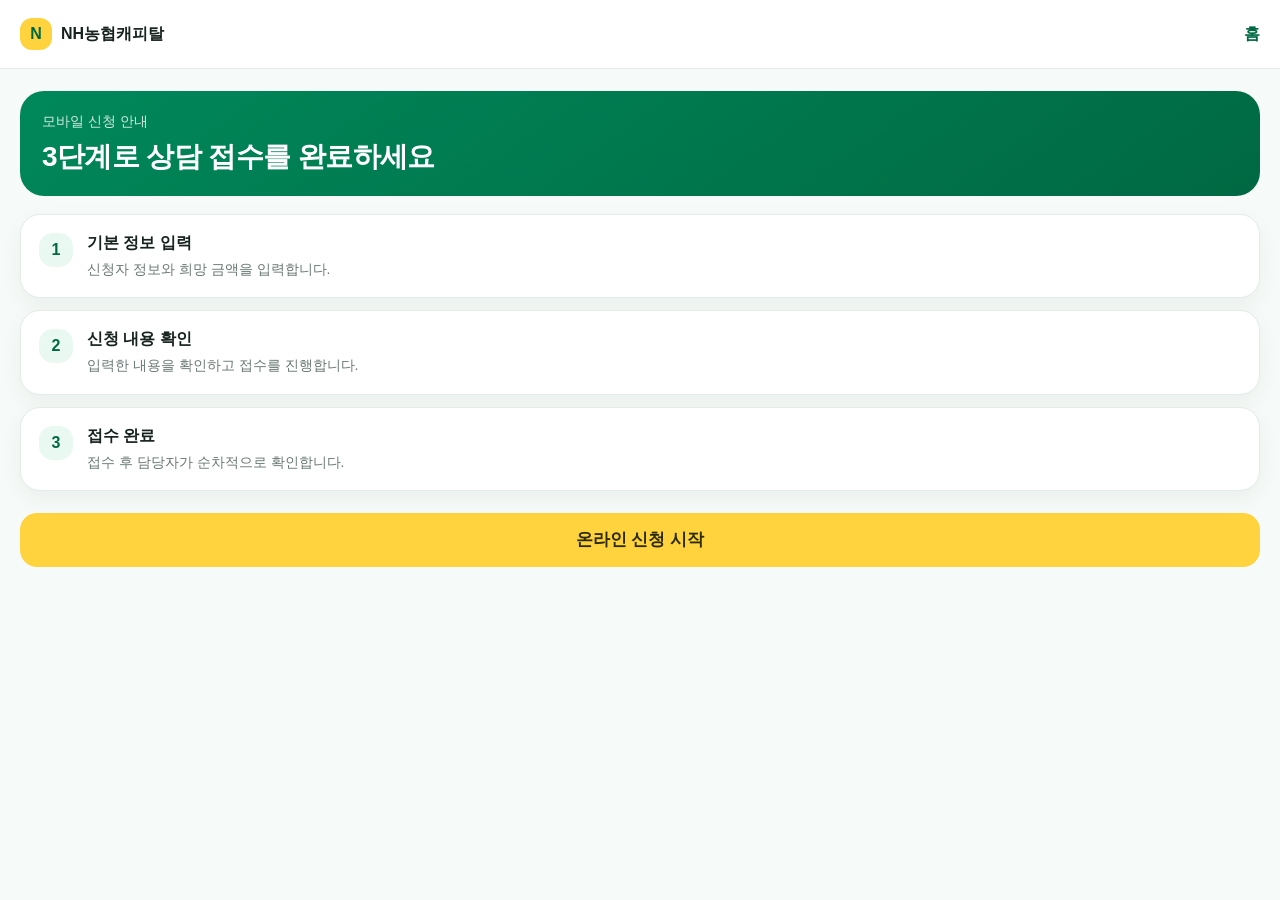
==== commit 78b76c81: "jjj" ====
--- a/app/src/main/assets/online.html
+++ b/app/src/main/assets/online.html
@@ -167,7 +167,6 @@
     </section>
 
     <a class="primary" href="orderff.html">온라인 신청 시작</a>
-    <p class="fine">본 페이지는 독립적인 샘플 금융 UI이며 실제 금융기관의 상호, 로고, 화면을 사용하지 않습니다.</p>
   </main>
 </body>
 </html>
